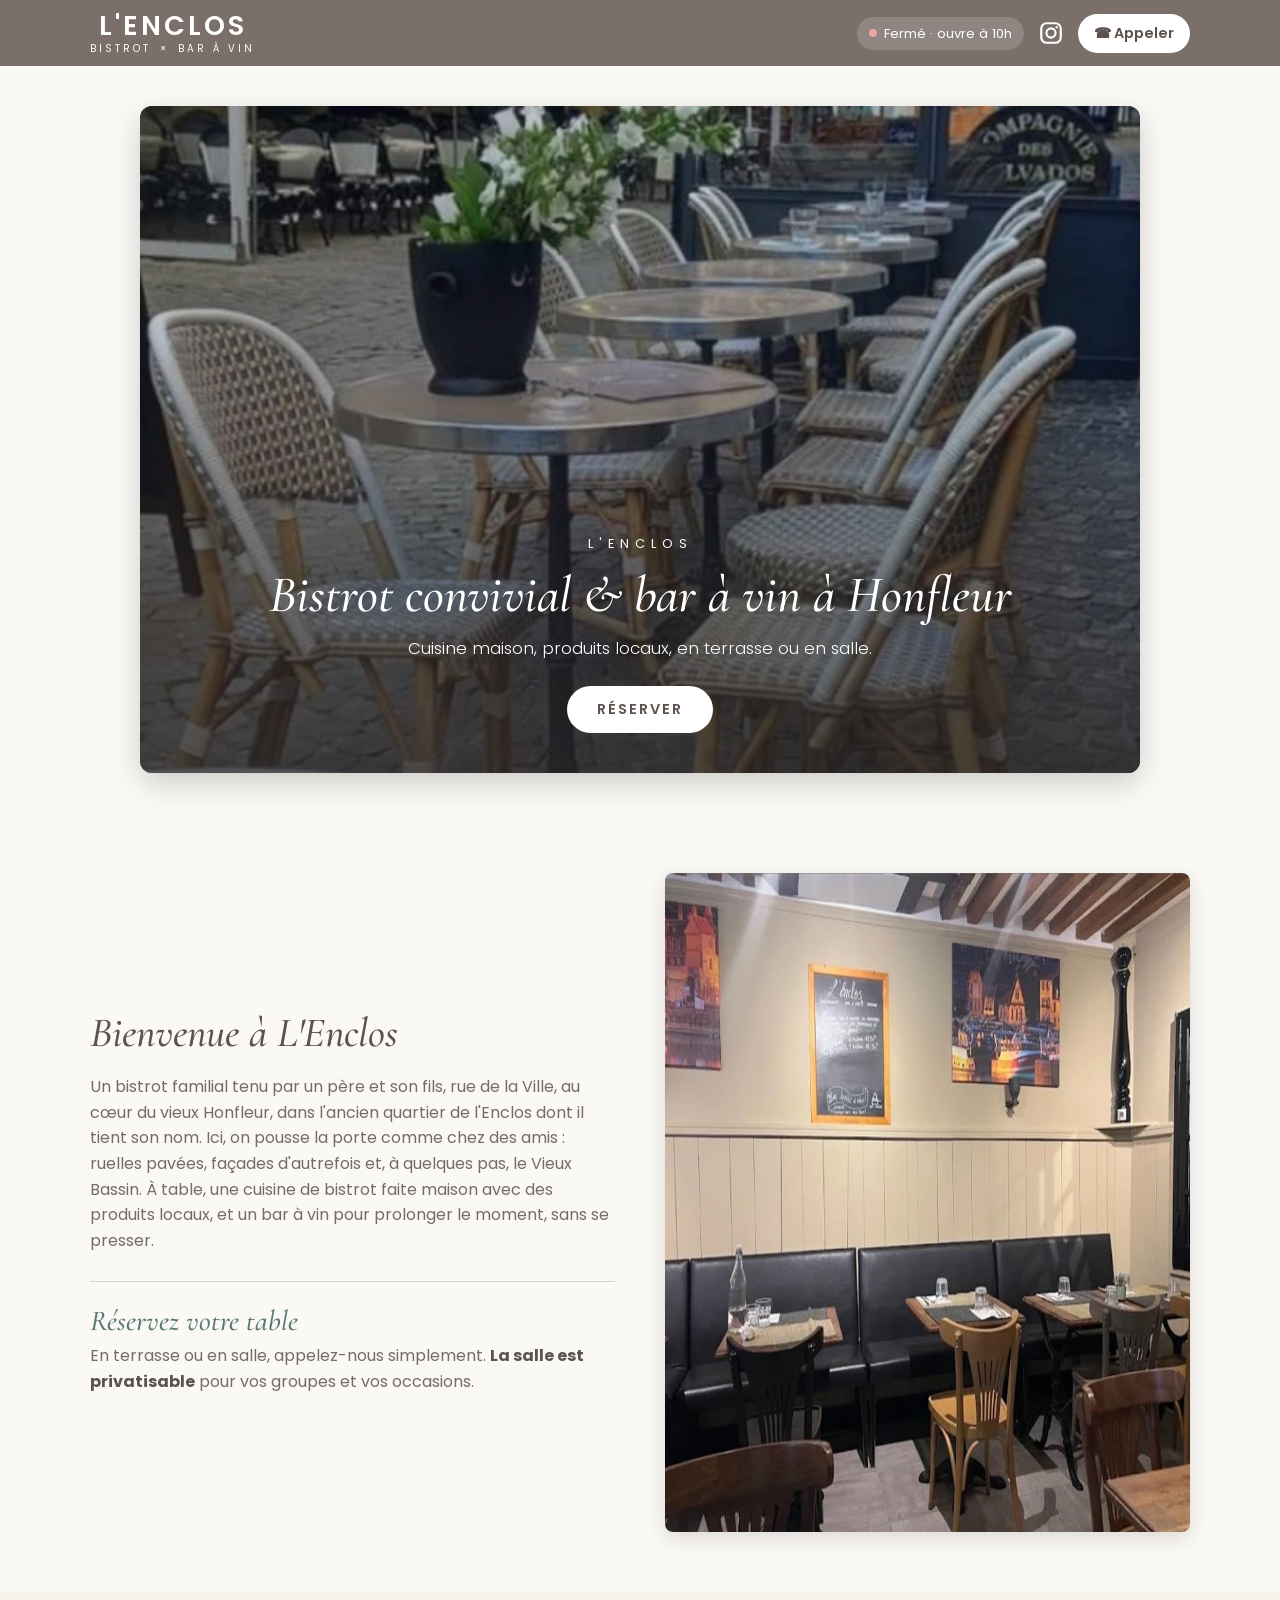
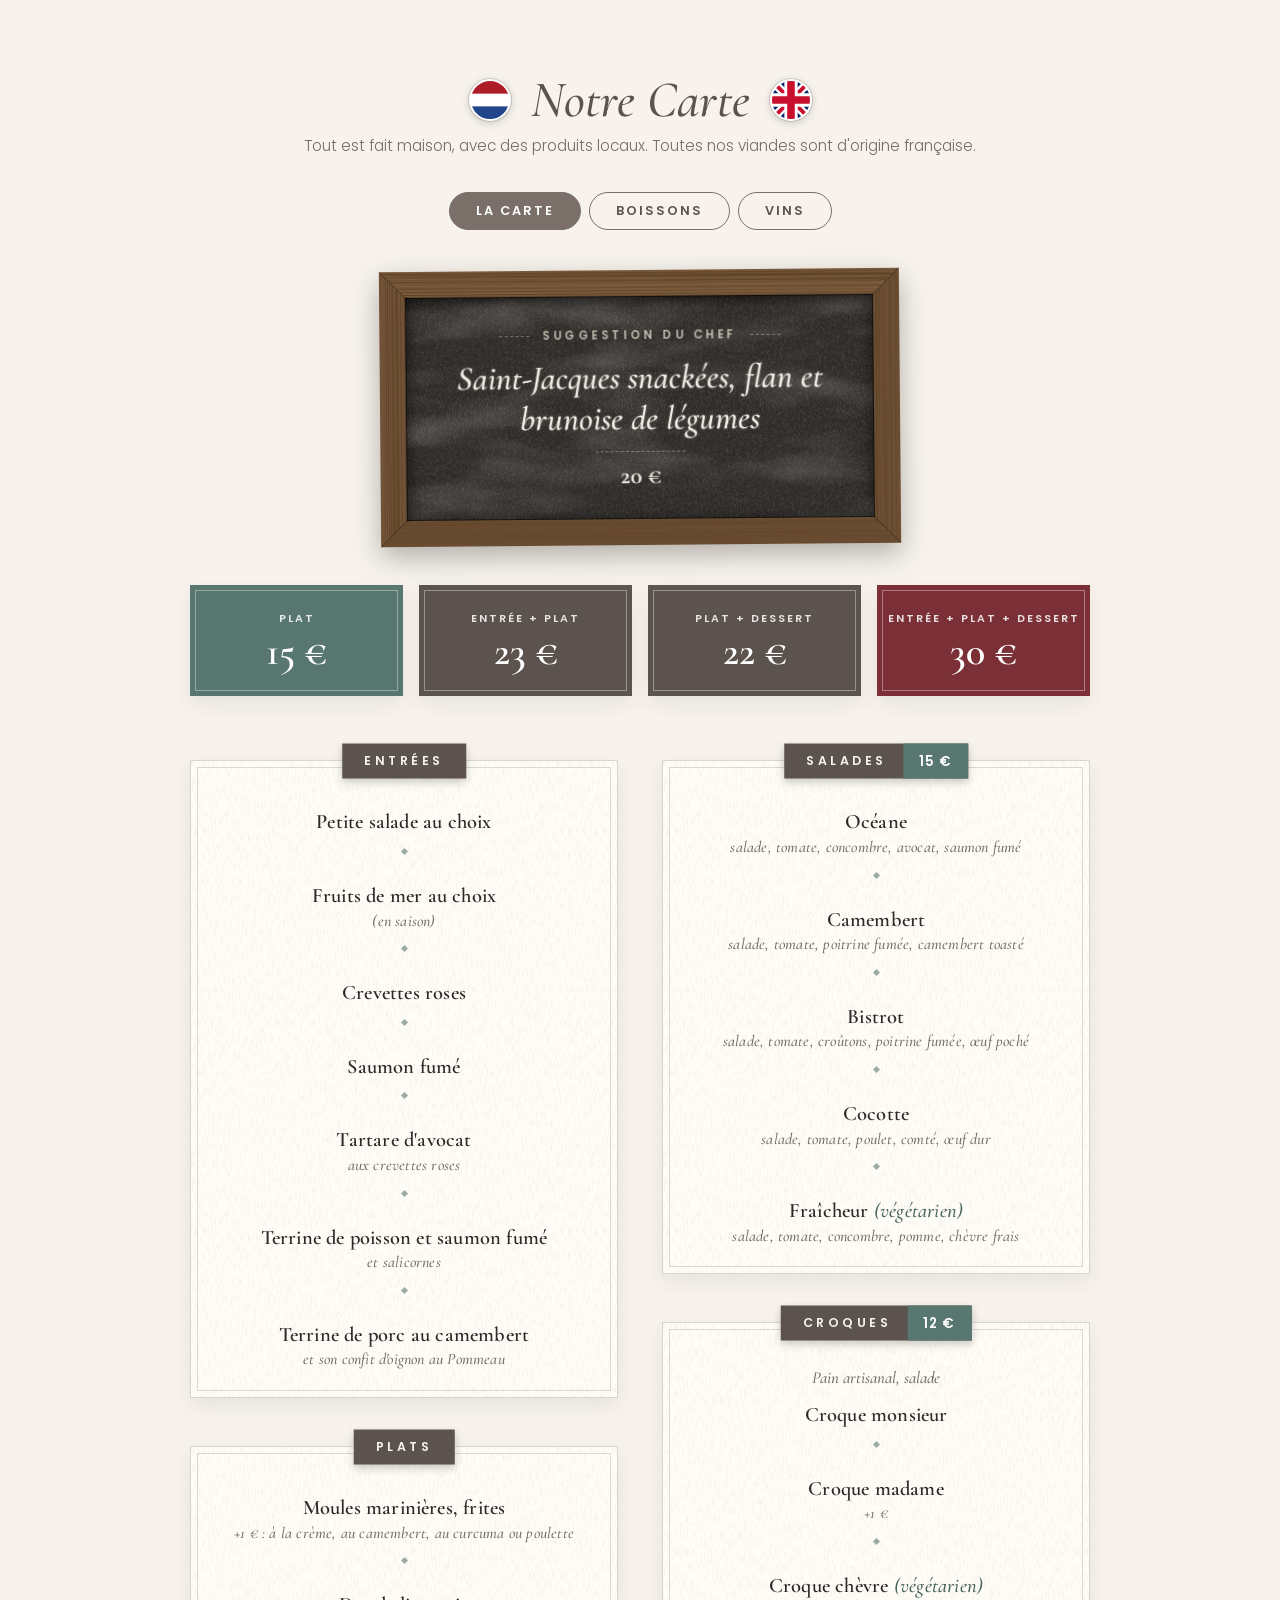
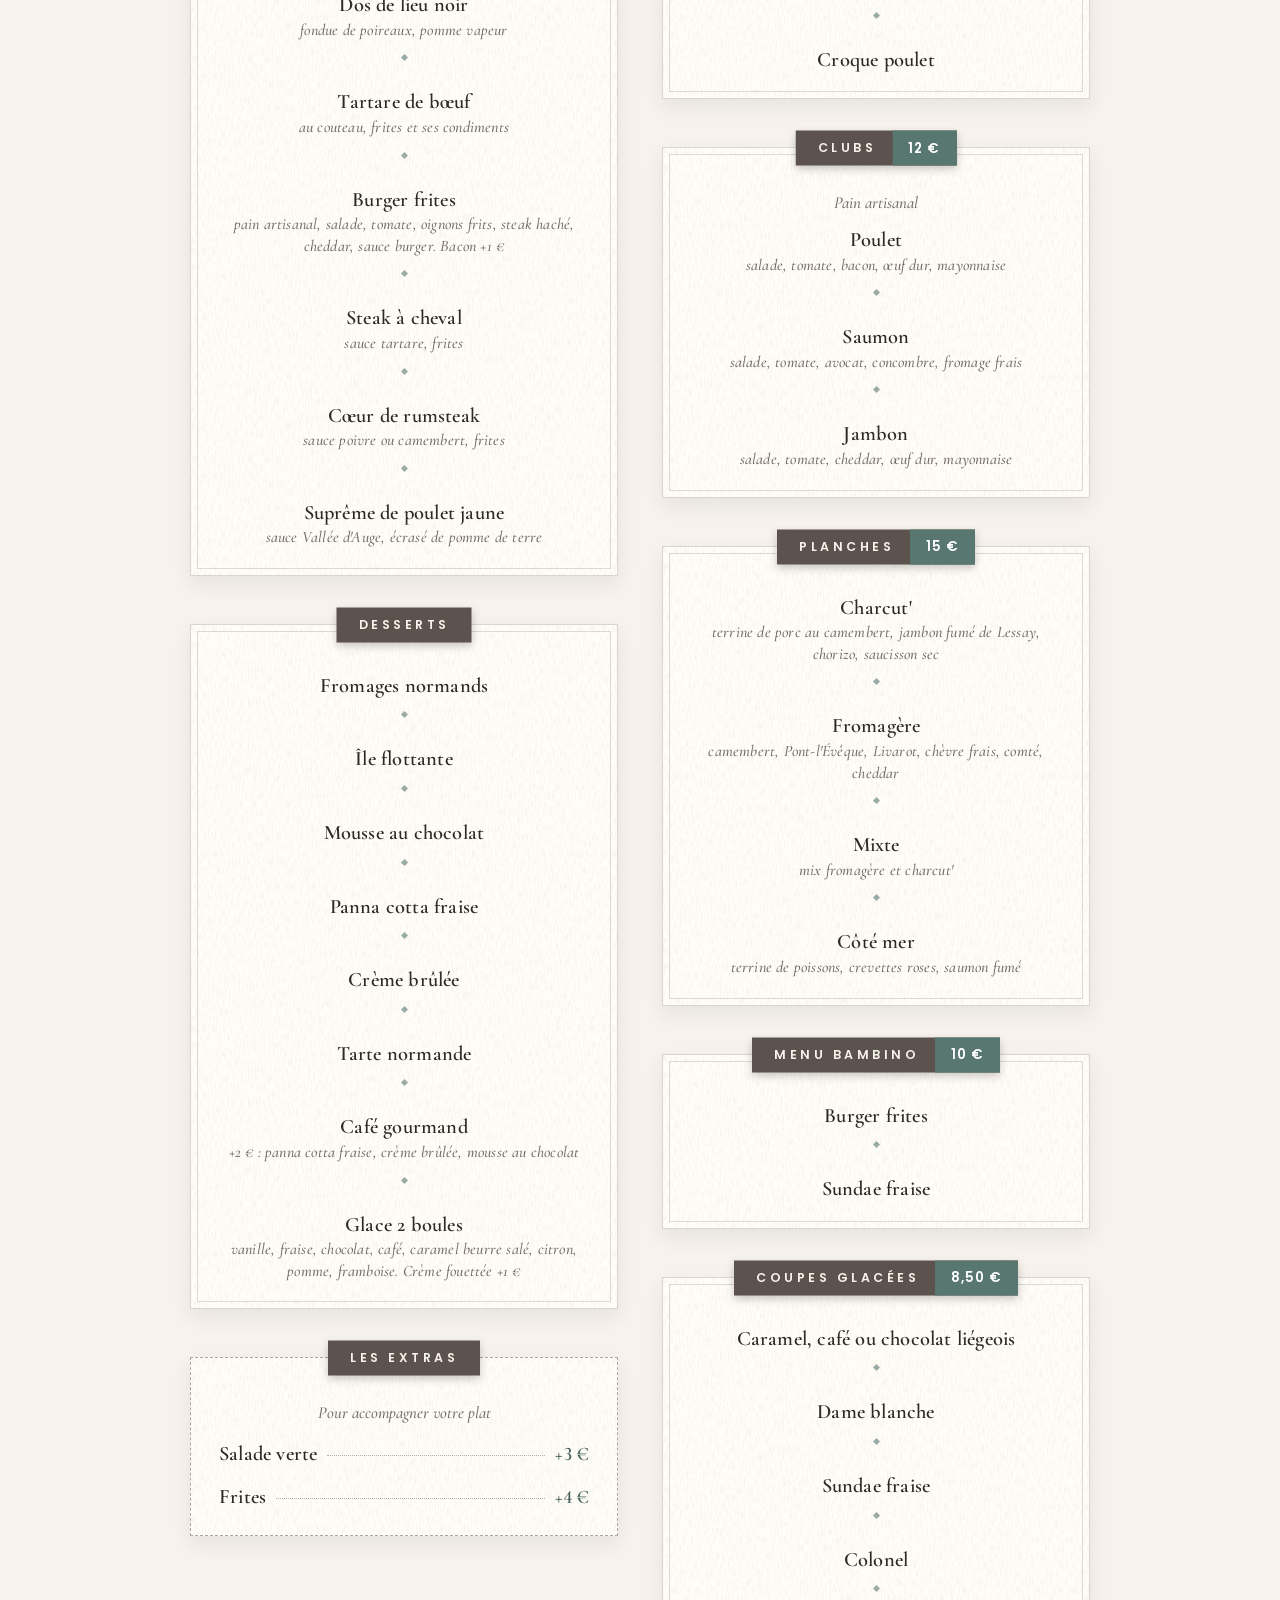
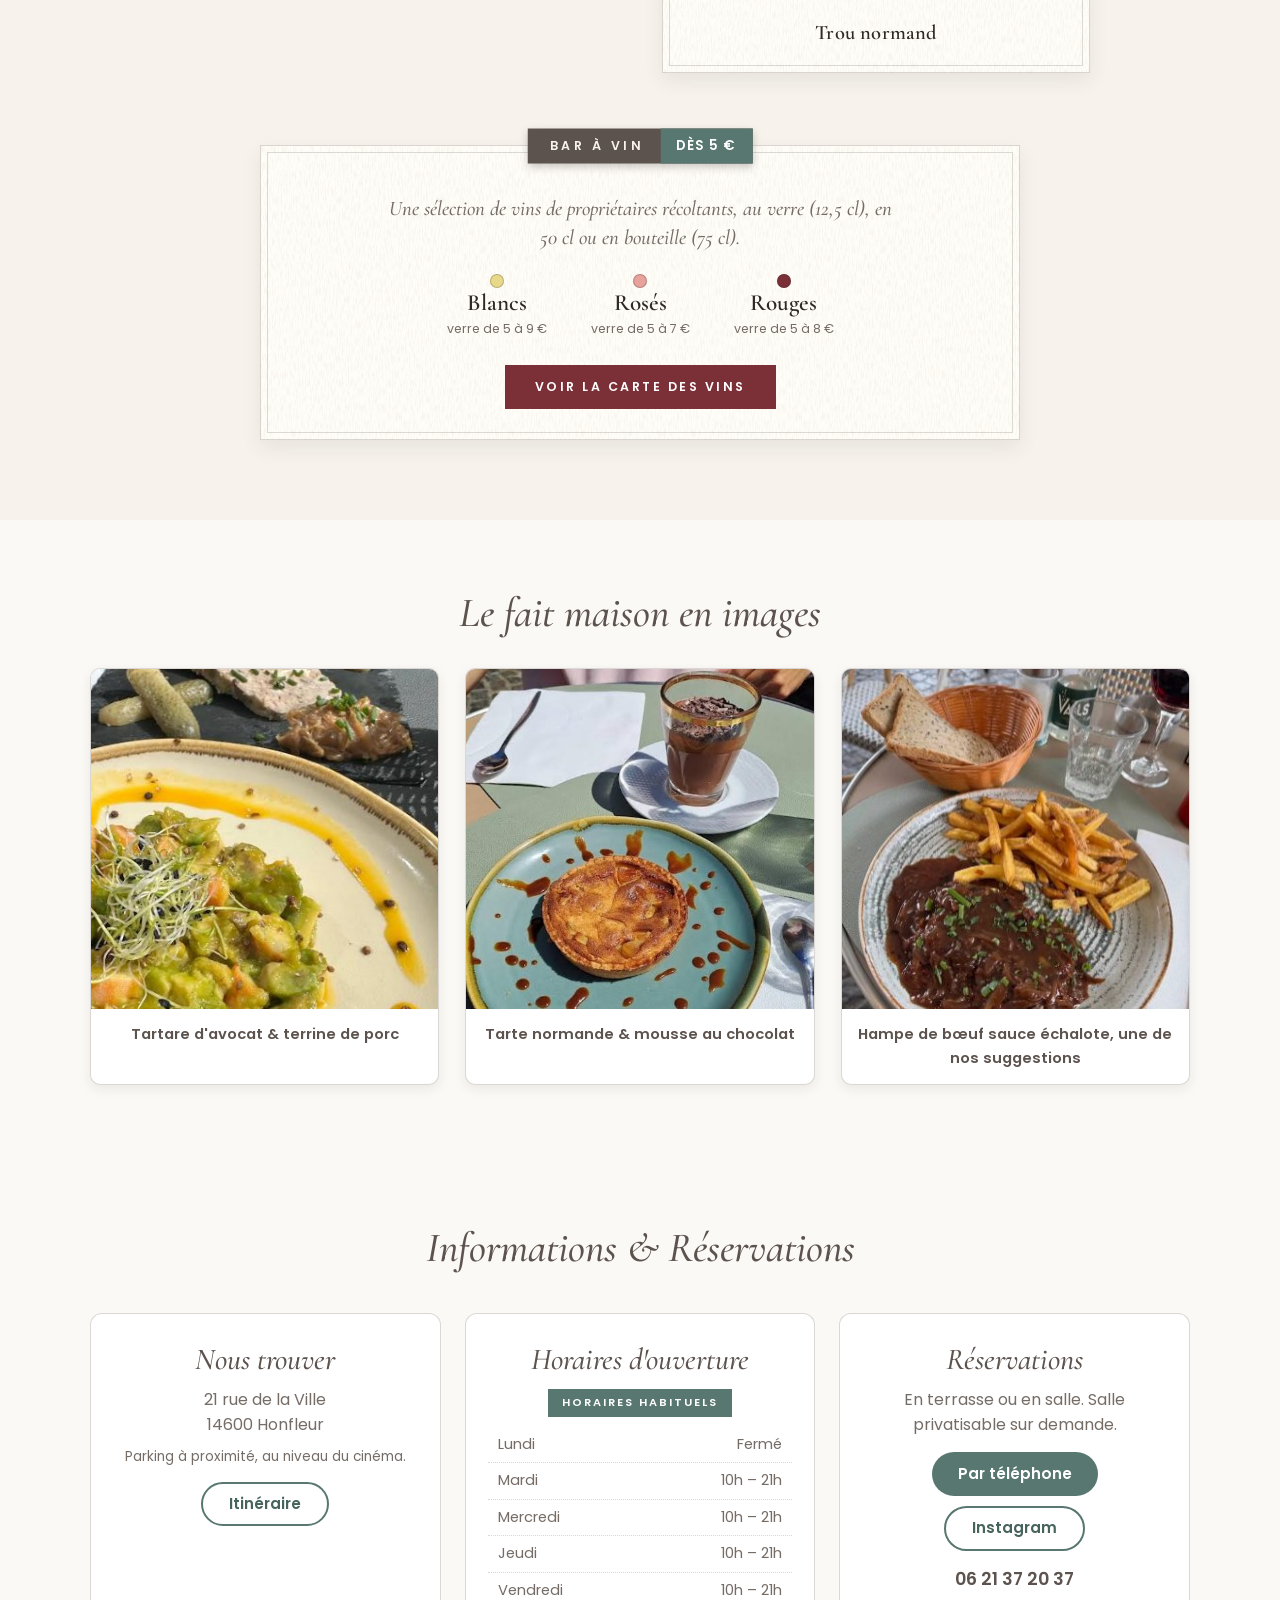
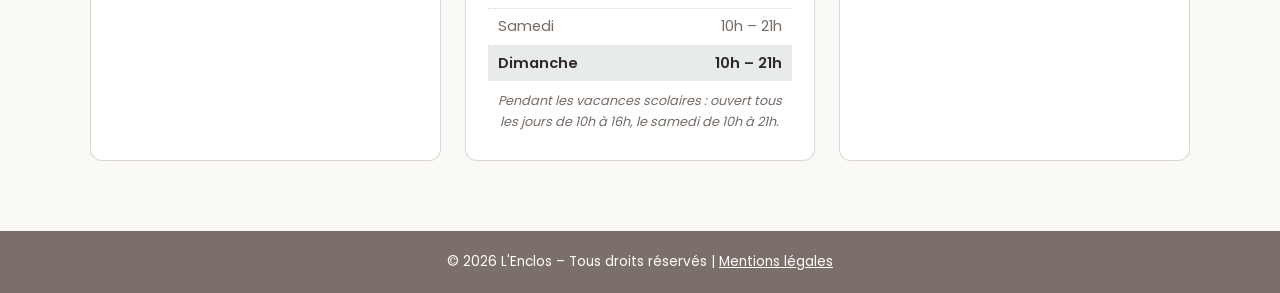
==== index.html @ 4ed93364 "Horaires dynamiques : régime des vacances scolaires (zone B) et horaires habituels - badge Ouvert/Fe" ====
<!DOCTYPE html>
<html lang="fr">
<head>
    <meta charset="UTF-8">
    <meta name="viewport" content="width=device-width, initial-scale=1.0">
    <title>L'Enclos | Bistrot & bar à vin à Honfleur, cuisine maison</title>
    <meta name="description" content="L'Enclos, bistrot familial et bar à vin au cœur du vieux Honfleur, 21 rue de la Ville. Cuisine maison, produits locaux, terrasse. Horaires adaptés pendant les vacances scolaires.">
    <link rel="canonical" href="https://lenclos-honfleur.fr/">
    <link rel="alternate" hreflang="fr" href="https://lenclos-honfleur.fr/">
    <link rel="alternate" hreflang="en" href="https://lenclos-honfleur.fr/en/">
    <link rel="alternate" hreflang="nl" href="https://lenclos-honfleur.fr/nl/">
    <link rel="alternate" hreflang="x-default" href="https://lenclos-honfleur.fr/">
    <meta name="theme-color" content="#7a6f69">
    <meta name="format-detection" content="telephone=yes">

    <!-- Icônes -->
    <link rel="icon" href="favicon.ico" sizes="32x32">
    <link rel="icon" type="image/png" sizes="32x32" href="favicon-32.png">
    <link rel="apple-touch-icon" href="apple-touch-icon.png">
    <link rel="manifest" href="site.webmanifest">

    <!-- Chargement plus rapide : première photo et polices du titre -->
    <link rel="preload" as="image" href="images/terrasse.webp" type="image/webp">
    <link rel="preload" as="font" type="font/woff2" href="fonts/poppins-400.woff2" crossorigin>
    <link rel="preload" as="font" type="font/woff2" href="fonts/cormorantgaramond-500-italic.woff2" crossorigin>

    <!-- Aperçu lors du partage (WhatsApp, Facebook, iMessage...) -->
    <meta property="og:type" content="restaurant">
    <meta property="og:locale" content="fr_FR">
    <meta property="og:locale:alternate" content="en_GB">
    <meta property="og:locale:alternate" content="nl_NL">
    <meta property="og:site_name" content="L'Enclos">
    <meta property="og:title" content="L'Enclos | Bistrot & bar à vin à Honfleur">
    <meta property="og:description" content="Bistrot familial et bar à vin au cœur du vieux Honfleur. Cuisine maison, produits locaux, terrasse et salle.">
    <meta property="og:url" content="https://lenclos-honfleur.fr/">
    <meta property="og:image" content="https://lenclos-honfleur.fr/apercu-partage.jpg">
    <meta property="og:image:width" content="1200">
    <meta property="og:image:height" content="630">
    <meta property="og:image:alt" content="L'Enclos, bistrot et bar à vin à Honfleur">
    <meta name="twitter:card" content="summary_large_image">
    <meta name="twitter:title" content="L'Enclos | Bistrot & bar à vin à Honfleur">
    <meta name="twitter:description" content="Bistrot familial et bar à vin au cœur du vieux Honfleur. Cuisine maison, produits locaux.">
    <meta name="twitter:image" content="https://lenclos-honfleur.fr/apercu-partage.jpg">

    <!-- Données structurées pour Google (restaurant, adresse, horaires, carte) -->
    <script type="application/ld+json">
    {
        "@context": "https://schema.org",
        "@type": ["Restaurant", "BarOrPub"],
        "@id": "https://lenclos-honfleur.fr/#restaurant",
        "name": "L'Enclos",
        "alternateName": "L'Enclos Bistrot & Bar à vin",
        "description": "Bistrot familial et bar à vin dans le vieux Honfleur, tenu par un père et son fils. Cuisine maison à partir de produits locaux, terrasse et salle privatisable.",
        "url": "https://lenclos-honfleur.fr/",
        "telephone": "+33621372037",
        "image": [
            "https://lenclos-honfleur.fr/images/terrasse.webp",
            "https://lenclos-honfleur.fr/images/facade.webp",
            "https://lenclos-honfleur.fr/images/salle.webp"
        ],
        "logo": "https://lenclos-honfleur.fr/icon-512.png",
        "address": {
            "@type": "PostalAddress",
            "streetAddress": "21 rue de la Ville",
            "postalCode": "14600",
            "addressLocality": "Honfleur",
            "addressRegion": "Normandie",
            "addressCountry": "FR"
        },
        "hasMap": "https://www.google.com/maps/search/?api=1&query=L%27Enclos%2C+21+rue+de+la+Ville%2C+14600+Honfleur",
        "servesCuisine": ["Française", "Normande", "Bistrot"],
        "priceRange": "€€",
        "currenciesAccepted": "EUR",
        "acceptsReservations": "True",
        "hasMenu": "https://lenclos-honfleur.fr/#carte",
        "openingHoursSpecification": [{
            "@type": "OpeningHoursSpecification",
            "dayOfWeek": ["Tuesday", "Wednesday", "Thursday", "Friday", "Saturday", "Sunday"],
            "opens": "10:00",
            "closes": "21:00"
        }],
        "amenityFeature": [
            { "@type": "LocationFeatureSpecification", "name": "Terrasse", "value": true },
            { "@type": "LocationFeatureSpecification", "name": "Salle privatisable", "value": true },
            { "@type": "LocationFeatureSpecification", "name": "Menu enfant", "value": true },
            { "@type": "LocationFeatureSpecification", "name": "Option végétarienne", "value": true }
        ],
        "sameAs": ["https://www.instagram.com/lenclos.honfleur"]
    }
    </script>    <link rel="stylesheet" href="style.css?v=1">
</head>
<body>

    <!-- HEADER / BANDEAU HAUT -->
    <header class="site-header">
        <div class="container header-container">
            <a href="#" class="logo" aria-label="L'Enclos, bistrot et bar à vin">
                <span class="logo-name">L'Enclos</span>
                <span class="logo-sub"><span data-en="Bistro" data-nl="Bistro">Bistrot</span> <span class="logo-x">&times;</span> <span data-en="Wine bar" data-nl="Wijnbar">Bar à vin</span></span>
            </a>
            <div class="header-info">
                <div class="badge-horaire">
                    <span class="dot" id="horaire-dot"></span> <span id="horaire-du-jour">...</span>
                </div>
                <div class="social-links">
                    <a href="https://www.instagram.com/lenclos.honfleur" class="social-link" aria-label="Instagram de L'Enclos" target="_blank" rel="noopener">
                        <svg viewBox="0 0 24 24" fill="none" stroke="currentColor" stroke-width="2" aria-hidden="true"><rect x="3" y="3" width="18" height="18" rx="5"/><circle cx="12" cy="12" r="4.2"/><circle cx="17.3" cy="6.7" r="1.1" fill="currentColor" stroke="none"/></svg>
                    </a>
                </div>
                <a href="tel:0621372037" class="btn-appel"><span aria-hidden="true">&#9742;</span> <span data-en="Call" data-nl="Bel">Appeler</span></a>
            </div>
        </div>
    </header>

    <!-- SECTION HERO (ACCUEIL) -->
    <section class="hero">
        <div class="hero-image-wrap">
            <div class="hero-slides" aria-hidden="false">
                <img src="images/terrasse.webp" alt="La terrasse de L'Enclos à Honfleur" class="hero-img hero-img-terrasse" fetchpriority="high" decoding="async">
                <img src="images/facade.webp" alt="La façade de L'Enclos, bistrot et bar à vin, rue de la Ville à Honfleur" class="hero-img hero-img-facade" decoding="async">
            </div>
            <div class="hero-overlay"></div>
            <div class="hero-content">
                <p class="hero-kicker">L'Enclos</p>
                <h1 data-en="A warm bistro &amp; wine bar in Honfleur" data-nl="Een gezellige bistro &amp; wijnbar in Honfleur">Bistrot convivial &amp; bar à vin à Honfleur</h1>
                <p class="hero-text" data-en="Homemade cooking, local produce, on the terrace or in the dining room." data-nl="Huisgemaakte keuken, lokale producten, op het terras of in de zaal.">Cuisine maison, produits locaux, en terrasse ou en salle.</p>
                <a href="#contact" class="btn-primary" data-en="Book a table" data-nl="Reserveren">Réserver</a>
            </div>
        </div>
    </section>

    <!-- SECTION PRÉSENTATION & INTÉRIEUR -->
    <section class="about container">
        <div class="about-grid">
            <div class="about-text">
                <h2 data-en="Welcome to L'Enclos" data-nl="Welkom bij L'Enclos">Bienvenue à L'Enclos</h2>
                <p data-en="A family bistro run by a father and his son, on rue de la Ville in the heart of old Honfleur, in the former Enclos district that gave it its name. Here, you push open the door as if visiting friends: cobbled lanes, old-world fa&ccedil;ades and, a few steps away, the Vieux Bassin. At the table, homemade bistro cooking made with local produce, and a wine bar to make the moment last, without rushing." data-nl="Een familiebistro, gerund door een vader en zijn zoon, in de Rue de la Ville, in het hart van het oude Honfleur, in de voormalige wijk L'Enclos waaraan het zijn naam dankt. Hier duwt u de deur open alsof u bij vrienden op bezoek gaat: straatjes met kasseien, gevels van weleer en, op een steenworp afstand, het Vieux Bassin. Aan tafel: huisgemaakte bistrokeuken met lokale producten en een wijnbar om het moment te rekken, zonder haast.">Un bistrot familial tenu par un père et son fils, rue de la Ville, au cœur du vieux Honfleur, dans l'ancien quartier de l'Enclos dont il tient son nom. Ici, on pousse la porte comme chez des amis&nbsp;: ruelles pavées, façades d'autrefois et, à quelques pas, le Vieux Bassin. À table, une cuisine de bistrot faite maison avec des produits locaux, et un bar à vin pour prolonger le moment, sans se presser.</p>

                <div class="etage-notice">
                    <h3 data-en="Book your table" data-nl="Reserveer uw tafel">Réservez votre table</h3>
                    <p data-en="Terrace or dining room, just give us a call. <strong>The dining room can be privatised</strong> for your groups and occasions." data-nl="Terras of zaal, bel ons gerust. <strong>De zaal kan worden afgehuurd</strong> voor uw groepen en gelegenheden.">En terrasse ou en salle, appelez-nous simplement. <strong>La salle est privatisable</strong> pour vos groupes et vos occasions.</p>
                </div>
            </div>
            <div class="about-image">
                <img src="images/salle.webp" alt="La salle intérieure de L'Enclos, bistrot à Honfleur" width="773" height="659" loading="lazy" decoding="async">
            </div>
        </div>
    </section>

    <!-- SECTION CARTE -->
    <section id="carte" class="carte-section">
        <div class="carte-container">
            <div class="carte-header">
                <div class="carte-header-top">
                    <a class="lang-flag lang-flag-nl" href="nl/#carte" hreflang="nl" lang="nl" aria-label="Bekijk de kaart in het Nederlands" title="Bekijk in het Nederlands"></a>
                    <h2 data-en="Our Menu" data-nl="Onze Kaart">Notre Carte</h2>
                    <a class="lang-flag lang-flag-en" href="en/#carte" hreflang="en" lang="en" aria-label="View the menu in English" title="View in English"></a>
                </div>
                <p class="sous-titre" data-en="Homemade, with local produce. All our meats are of French origin." data-nl="Huisgemaakt, met lokale producten. Al ons vlees is van Franse oorsprong.">Tout est fait maison, avec des produits locaux. Toutes nos viandes sont d'origine française.</p>
            </div>

            <!-- ONGLETS -->
            <div class="carte-tabs" role="tablist">
                <button class="carte-tab active" type="button" role="tab" aria-selected="true" data-tab="panel-carte" data-en="Food" data-nl="Eten">La carte</button>
                <button class="carte-tab" type="button" role="tab" aria-selected="false" data-tab="panel-boissons" data-en="Drinks" data-nl="Dranken">Boissons</button>
                <button class="carte-tab" type="button" role="tab" aria-selected="false" data-tab="panel-vins" data-en="Wines" data-nl="Wijnen">Vins</button>
            </div>

            <!-- ===================== PANNEAU : LA CARTE ===================== -->
            <div class="carte-panel" id="panel-carte" role="tabpanel">

                <!-- SUGGESTION DU CHEF : à modifier ici (texte et prix) -->
                <div class="suggestion-card">
                    <p class="suggestion-label" data-en="Chef's suggestion" data-nl="Suggestie van de chef">Suggestion du chef</p>
                    <p class="suggestion-dish" data-en="Seared scallops, savoury flan and diced vegetables" data-nl="Gebakken sint-jakobsschelpen, hartige flan en groentebrunoise">Saint-Jacques snackées, flan et brunoise de légumes</p>
                    <p class="suggestion-price">20&nbsp;€</p>
                </div>

                <!-- FORMULES -->
                <div class="formules">
                    <div class="formule"><span class="formule-name" data-en="Main course" data-nl="Hoofdgerecht">Plat</span><span class="formule-price">15&nbsp;€</span></div>
                    <div class="formule"><span class="formule-name" data-en="Starter + main" data-nl="Voorgerecht + hoofdgerecht">Entrée + plat</span><span class="formule-price">23&nbsp;€</span></div>
                    <div class="formule"><span class="formule-name" data-en="Main + dessert" data-nl="Hoofdgerecht + dessert">Plat + dessert</span><span class="formule-price">22&nbsp;€</span></div>
                    <div class="formule formule-big"><span class="formule-name" data-en="Starter + main + dessert" data-nl="Voor + hoofd + dessert">Entrée + plat + dessert</span><span class="formule-price">30&nbsp;€</span></div>
                </div>

                <div class="menu-grid">

                    <!-- ENTRÉES -->
                    <div class="menu-category">
                        <h3 data-en="Starters" data-nl="Voorgerechten">Entrées</h3>
                        <ul class="menu-list menu-list-plain">
                            <li><span class="dish-name" data-en="Small salad of your choice" data-nl="Klein slaatje naar keuze">Petite salade au choix</span></li>
                            <li><span class="dish-name" data-en="Seafood of your choice <small>(in season)</small>" data-nl="Zeevruchten naar keuze <small>(in het seizoen)</small>">Fruits de mer au choix <small>(en saison)</small></span></li>
                            <li><span class="dish-name" data-en="Pink shrimp" data-nl="Roze garnalen">Crevettes roses</span></li>
                            <li><span class="dish-name" data-en="Smoked salmon" data-nl="Gerookte zalm">Saumon fumé</span></li>
                            <li><span class="dish-name" data-en="Avocado tartare <small>with pink shrimp</small>" data-nl="Avocadotartaar <small>met roze garnalen</small>">Tartare d'avocat <small>aux crevettes roses</small></span></li>
                            <li><span class="dish-name" data-en="Fish terrine and smoked salmon <small>with samphire</small>" data-nl="Visterrine en gerookte zalm <small>met zeekraal</small>">Terrine de poisson et saumon fumé <small>et salicornes</small></span></li>
                            <li><span class="dish-name" data-en="Pork and camembert terrine <small>with onion confit and Pommeau</small>" data-nl="Varkens- en camembertterrine <small>met uiconfit en Pommeau</small>">Terrine de porc au camembert <small>et son confit d'oignon au Pommeau</small></span></li>
                        </ul>
                    </div>

                    <!-- PLATS -->
                    <div class="menu-category">
                        <h3 data-en="Main courses" data-nl="Hoofdgerechten">Plats</h3>
                        <ul class="menu-list menu-list-plain">
                            <li><span class="dish-name" data-en="Mussels marinière, fries <small>+&euro;1: with cream, camembert, turmeric or poulette</small>" data-nl="Mosselen marinière, friet <small>+&euro;1: met room, camembert, kurkuma of poulette</small>">Moules marinières, frites <small>+1&nbsp;€&nbsp;: à la crème, au camembert, au curcuma ou poulette</small></span></li>
                            <li><span class="dish-name" data-en="Pollock loin <small>leek fondue, steamed potato</small>" data-nl="Koolvisfilet <small>preifondue, gestoomde aardappel</small>">Dos de lieu noir <small>fondue de poireaux, pomme vapeur</small></span></li>
                            <li><span class="dish-name" data-en="Beef tartare <small>hand-cut, fries and condiments</small>" data-nl="Rundertartaar <small>met mes gesneden, friet en bijgerechten</small>">Tartare de bœuf <small>au couteau, frites et ses condiments</small></span></li>
                            <li><span class="dish-name" data-en="Burger and fries <small>artisan bun, lettuce, tomato, fried onions, beef patty, cheddar, burger sauce. Bacon +&euro;1</small>" data-nl="Burger met friet <small>ambachtelijk brood, sla, tomaat, gebakken uien, rundvlees, cheddar, burgersaus. Bacon +&euro;1</small>">Burger frites <small>pain artisanal, salade, tomate, oignons frits, steak haché, cheddar, sauce burger. Bacon +1&nbsp;€</small></span></li>
                            <li><span class="dish-name" data-en="Steak &ldquo;&agrave; cheval&rdquo; <small>tartar sauce, fries</small>" data-nl="Steak &ldquo;&agrave; cheval&rdquo; <small>tartaarsaus, friet</small>">Steak à cheval <small>sauce tartare, frites</small></span></li>
                            <li><span class="dish-name" data-en="Rump steak <small>pepper or camembert sauce, fries</small>" data-nl="Rumpsteak <small>peper- of camembertsaus, friet</small>">Cœur de rumsteak <small>sauce poivre ou camembert, frites</small></span></li>
                            <li><span class="dish-name" data-en="Chicken supreme <small>Vallée d'Auge sauce, crushed potatoes</small>" data-nl="Kippenborst <small>Vallée d'Auge-saus, aardappelpuree</small>">Suprême de poulet jaune <small>sauce Vallée d'Auge, écrasé de pomme de terre</small></span></li>
                        </ul>
                    </div>

                    <!-- DESSERTS -->
                    <div class="menu-category">
                        <h3 data-en="Desserts" data-nl="Desserts">Desserts</h3>
                        <ul class="menu-list menu-list-plain">
                            <li><span class="dish-name" data-en="Norman cheeses" data-nl="Normandische kazen">Fromages normands</span></li>
                            <li><span class="dish-name" data-en="Floating island" data-nl="Île flottante">Île flottante</span></li>
                            <li><span class="dish-name" data-en="Chocolate mousse" data-nl="Chocolademousse">Mousse au chocolat</span></li>
                            <li><span class="dish-name" data-en="Strawberry panna cotta" data-nl="Panna cotta met aardbei">Panna cotta fraise</span></li>
                            <li><span class="dish-name" data-en="Crème brûlée" data-nl="Crème brûlée">Crème brûlée</span></li>
                            <li><span class="dish-name" data-en="Norman tart" data-nl="Normandische taart">Tarte normande</span></li>
                            <li><span class="dish-name" data-en="Gourmet coffee <small>+&euro;2: strawberry panna cotta, crème brûlée, chocolate mousse</small>" data-nl="Café gourmand <small>+&euro;2: panna cotta met aardbei, crème brûlée, chocolademousse</small>">Café gourmand <small>+2&nbsp;€&nbsp;: panna cotta fraise, crème brûlée, mousse au chocolat</small></span></li>
                            <li><span class="dish-name" data-en="Ice cream, 2 scoops <small>vanilla, strawberry, chocolate, coffee, salted butter caramel, lemon, apple, raspberry. Whipped cream +&euro;1</small>" data-nl="IJs, 2 bollen <small>vanille, aardbei, chocolade, koffie, karamel met gezouten boter, citroen, appel, framboos. Slagroom +&euro;1</small>">Glace 2 boules <small>vanille, fraise, chocolat, café, caramel beurre salé, citron, pomme, framboise. Crème fouettée +1&nbsp;€</small></span></li>
                        </ul>
                    </div>

                    <!-- LES EXTRAS (suppléments) -->
                    <div class="menu-category extras-tag">
                        <h3 data-en="Extras" data-nl="Extra's">Les extras</h3>
                        <p class="cat-note" data-en="To go with your dish" data-nl="Bij uw gerecht">Pour accompagner votre plat</p>
                        <ul class="menu-list">
                            <li><span class="dish-name" data-en="Green salad" data-nl="Groene salade">Salade verte</span><span class="leader"></span><span class="dish-price">+3&nbsp;€</span></li>
                            <li><span class="dish-name" data-en="Fries" data-nl="Friet">Frites</span><span class="leader"></span><span class="dish-price">+4&nbsp;€</span></li>
                        </ul>
                    </div>

                    <!-- SALADES -->
                    <div class="menu-category col-break">
                        <h3><span data-en="Salads" data-nl="Salades">Salades</span> <span class="cat-price">15&nbsp;€</span></h3>
                        <ul class="menu-list menu-list-plain">
                            <li><span class="dish-name" data-en="Océane <small>lettuce, tomato, cucumber, avocado, smoked salmon</small>" data-nl="Océane <small>sla, tomaat, komkommer, avocado, gerookte zalm</small>">Océane <small>salade, tomate, concombre, avocat, saumon fumé</small></span></li>
                            <li><span class="dish-name" data-en="Camembert <small>lettuce, tomato, smoked bacon, toasted camembert</small>" data-nl="Camembert <small>sla, tomaat, gerookt spek, geroosterde camembert</small>">Camembert <small>salade, tomate, poitrine fumée, camembert toasté</small></span></li>
                            <li><span class="dish-name" data-en="Bistrot <small>lettuce, tomato, croutons, smoked bacon, poached egg</small>" data-nl="Bistrot <small>sla, tomaat, croutons, gerookt spek, gepocheerd ei</small>">Bistrot <small>salade, tomate, croûtons, poitrine fumée, œuf poché</small></span></li>
                            <li><span class="dish-name" data-en="Cocotte <small>lettuce, tomato, chicken, comté, hard-boiled egg</small>" data-nl="Cocotte <small>sla, tomaat, kip, comté, hardgekookt ei</small>">Cocotte <small>salade, tomate, poulet, comté, œuf dur</small></span></li>
                            <li><span class="dish-name" data-en="Fraîcheur <em>(vegetarian)</em> <small>lettuce, tomato, cucumber, apple, fresh goat cheese</small>" data-nl="Fraîcheur <em>(vegetarisch)</em> <small>sla, tomaat, komkommer, appel, verse geitenkaas</small>">Fraîcheur <em>(végétarien)</em> <small>salade, tomate, concombre, pomme, chèvre frais</small></span></li>
                        </ul>
                    </div>

                    <!-- CROQUES -->
                    <div class="menu-category">
                        <h3><span data-en="Croques" data-nl="Croques">Croques</span> <span class="cat-price">12&nbsp;€</span></h3>
                        <p class="cat-note" data-en="Artisan bread, served with salad" data-nl="Ambachtelijk brood, met sla">Pain artisanal, salade</p>
                        <ul class="menu-list menu-list-plain">
                            <li><span class="dish-name">Croque monsieur</span></li>
                            <li><span class="dish-name">Croque madame <small>+1&nbsp;€</small></span></li>
                            <li><span class="dish-name" data-en="Goat cheese croque <em>(vegetarian)</em>" data-nl="Croque met geitenkaas <em>(vegetarisch)</em>">Croque chèvre <em>(végétarien)</em></span></li>
                            <li><span class="dish-name" data-en="Chicken croque" data-nl="Croque met kip">Croque poulet</span></li>
                        </ul>
                    </div>

                    <!-- CLUBS -->
                    <div class="menu-category">
                        <h3><span data-en="Club sandwiches" data-nl="Clubsandwiches">Clubs</span> <span class="cat-price">12&nbsp;€</span></h3>
                        <p class="cat-note" data-en="Artisan bread" data-nl="Ambachtelijk brood">Pain artisanal</p>
                        <ul class="menu-list menu-list-plain">
                            <li><span class="dish-name" data-en="Chicken <small>lettuce, tomato, bacon, hard-boiled egg, mayonnaise</small>" data-nl="Kip <small>sla, tomaat, spek, hardgekookt ei, mayonaise</small>">Poulet <small>salade, tomate, bacon, œuf dur, mayonnaise</small></span></li>
                            <li><span class="dish-name" data-en="Salmon <small>lettuce, tomato, avocado, cucumber, fresh cheese</small>" data-nl="Zalm <small>sla, tomaat, avocado, komkommer, verse kaas</small>">Saumon <small>salade, tomate, avocat, concombre, fromage frais</small></span></li>
                            <li><span class="dish-name" data-en="Ham <small>lettuce, tomato, cheddar, hard-boiled egg, mayonnaise</small>" data-nl="Ham <small>sla, tomaat, cheddar, hardgekookt ei, mayonaise</small>">Jambon <small>salade, tomate, cheddar, œuf dur, mayonnaise</small></span></li>
                        </ul>
                    </div>

                    <!-- PLANCHES -->
                    <div class="menu-category">
                        <h3><span data-en="Sharing boards" data-nl="Plankjes">Planches</span> <span class="cat-price">15&nbsp;€</span></h3>
                        <ul class="menu-list menu-list-plain">
                            <li><span class="dish-name" data-en="Charcuterie <small>pork and camembert terrine, Lessay smoked ham, chorizo, dry sausage</small>" data-nl="Charcuterie <small>varkens- en camembertterrine, gerookte ham van Lessay, chorizo, droge worst</small>">Charcut' <small>terrine de porc au camembert, jambon fumé de Lessay, chorizo, saucisson sec</small></span></li>
                            <li><span class="dish-name" data-en="Cheese <small>camembert, Pont-l'Évêque, Livarot, fresh goat cheese, comté, cheddar</small>" data-nl="Kaas <small>camembert, Pont-l'Évêque, Livarot, verse geitenkaas, comté, cheddar</small>">Fromagère <small>camembert, Pont-l'Évêque, Livarot, chèvre frais, comté, cheddar</small></span></li>
                            <li><span class="dish-name" data-en="Mixed <small>cheese and charcuterie</small>" data-nl="Gemengd <small>kaas en charcuterie</small>">Mixte <small>mix fromagère et charcut'</small></span></li>
                            <li><span class="dish-name" data-en="Seafood <small>fish terrine, pink shrimp, smoked salmon</small>" data-nl="Zeevruchten <small>visterrine, roze garnalen, gerookte zalm</small>">Côté mer <small>terrine de poissons, crevettes roses, saumon fumé</small></span></li>
                        </ul>
                    </div>

                    <!-- BAMBINO -->
                    <div class="menu-category">
                        <h3><span data-en="Kids menu" data-nl="Kindermenu">Menu Bambino</span> <span class="cat-price">10&nbsp;€</span></h3>
                        <ul class="menu-list menu-list-plain">
                            <li><span class="dish-name" data-en="Burger and fries" data-nl="Burger met friet">Burger frites</span></li>
                            <li><span class="dish-name" data-en="Strawberry sundae" data-nl="Aardbeiencoupe">Sundae fraise</span></li>
                        </ul>
                    </div>

                    <!-- COUPES GLACÉES -->
                    <div class="menu-category">
                        <h3><span data-en="Ice cream sundaes" data-nl="IJscoupes">Coupes glacées</span> <span class="cat-price">8,50&nbsp;€</span></h3>
                        <ul class="menu-list menu-list-plain">
                            <li><span class="dish-name" data-en="Caramel, coffee or chocolate liégeois" data-nl="Liégeois met karamel, koffie of chocolade">Caramel, café ou chocolat liégeois</span></li>
                            <li><span class="dish-name">Dame blanche</span></li>
                            <li><span class="dish-name" data-en="Strawberry sundae" data-nl="Aardbeiencoupe">Sundae fraise</span></li>
                            <li><span class="dish-name">Colonel</span></li>
                            <li><span class="dish-name">Trou normand</span></li>
                        </ul>
                    </div>

                </div>

                <!-- RUBRIQUE VINS : mène à l'onglet « Vins » -->
                <div class="menu-category wine-teaser">
                    <h3><span data-en="Wine bar" data-nl="Wijnbar">Bar à vin</span> <span class="cat-price" data-en="from &euro;5" data-nl="vanaf &euro;5">dès 5&nbsp;€</span></h3>
                    <p class="wine-teaser-text" data-en="A selection of wines from independent winegrowers, by the glass (12.5 cl), 50 cl or by the bottle (75 cl)." data-nl="Een selectie wijnen van onafhankelijke wijnbouwers, per glas (12,5 cl), 50 cl of per fles (75 cl).">Une sélection de vins de propriétaires récoltants, au verre (12,5 cl), en 50 cl ou en bouteille (75 cl).</p>
                    <ul class="wine-kinds">
                        <li><span class="wine-dot wine-dot-blanc"></span><strong data-en="White" data-nl="Wit">Blancs</strong><small data-en="glass &euro;5 to &euro;9" data-nl="glas &euro;5 tot &euro;9">verre de 5 à 9&nbsp;€</small></li>
                        <li><span class="wine-dot wine-dot-rose"></span><strong data-en="Rosé" data-nl="Rosé">Rosés</strong><small data-en="glass &euro;5 to &euro;7" data-nl="glas &euro;5 tot &euro;7">verre de 5 à 7&nbsp;€</small></li>
                        <li><span class="wine-dot wine-dot-rouge"></span><strong data-en="Red" data-nl="Rood">Rouges</strong><small data-en="glass &euro;5 to &euro;8" data-nl="glas &euro;5 tot &euro;8">verre de 5 à 8&nbsp;€</small></li>
                    </ul>
                    <button type="button" class="btn-wine" data-goto-tab="panel-vins" data-en="See the wine list" data-nl="Bekijk de wijnkaart">Voir la carte des vins</button>
                </div>
            </div>

            <!-- ===================== PANNEAU : BOISSONS ===================== -->
            <div class="carte-panel" id="panel-boissons" role="tabpanel" hidden>
                <div class="menu-grid">

                    <div class="menu-category">
                        <h3 data-en="Soft drinks" data-nl="Frisdranken">Boissons fraîches</h3>
                        <ul class="menu-list">
                            <li><span class="dish-name" data-en="Coca-Cola, Coca-Cola Zero <small>33 cl</small>" data-nl="Coca-Cola, Coca-Cola Zero <small>33 cl</small>">Coca-Cola, Coca-Cola zéro <small>33 cl</small></span><span class="dish-price">4,50&nbsp;€</span></li>
                            <li><span class="dish-name">Orangina, Fuze Tea <small>25 cl</small></span><span class="dish-price">4,20&nbsp;€</span></li>
                            <li><span class="dish-name" data-en="Lemonade <small>33 cl</small>" data-nl="Limonade <small>33 cl</small>">Limonade <small>33 cl</small></span><span class="dish-price">4,50&nbsp;€</span></li>
                            <li><span class="dish-name">Diabolo <small>33 cl</small></span><span class="dish-price">4,50&nbsp;€</span></li>
                            <li><span class="dish-name" data-en="Schweppes tonic or citrus <small>25 cl</small>" data-nl="Schweppes tonic of citrus <small>25 cl</small>">Schweppes tonic ou agrumes <small>25 cl</small></span><span class="dish-price">4,50&nbsp;€</span></li>
                            <li><span class="dish-name" data-en="Fruit juice <small>25 cl, multifruit, orange, pineapple, tomato, apple</small>" data-nl="Fruitsap <small>25 cl, multivruchten, sinaasappel, ananas, tomaat, appel</small>">Jus de fruits <small>25 cl, multifruit, orange, ananas, tomate, pomme</small></span><span class="dish-price">4,50&nbsp;€</span></li>
                            <li><span class="dish-name" data-en="Syrup with water <small>25 cl, lemon, strawberry, grenadine, mint</small>" data-nl="Siroop met water <small>25 cl, citroen, aardbei, grenadine, munt</small>">Sirop à l'eau <small>25 cl, citron, fraise, grenadine, menthe</small></span><span class="dish-price">3,00&nbsp;€</span></li>
                            <li><span class="dish-name" data-en="Mineral water <small>still or sparkling, 33 cl / 75 cl</small>" data-nl="Mineraalwater <small>plat of bruisend, 33 cl / 75 cl</small>">Eau minérale <small>gazeuse ou plate, 33 cl / 75 cl</small></span><span class="dish-price">4,00&nbsp;€ / 6,00&nbsp;€</span></li>
                        </ul>
                    </div>

                    <div class="menu-category">
                        <h3 data-en="Hot drinks" data-nl="Warme dranken">Boissons chaudes</h3>
                        <ul class="menu-list">
                            <li><span class="dish-name" data-en="Coffee, decaf <small>Lavazza</small>" data-nl="Koffie, decafé <small>Lavazza</small>">Café, décaféiné <small>Lavazza</small></span><span class="dish-price">2,20&nbsp;€</span></li>
                            <li><span class="dish-name" data-en="Long coffee" data-nl="Lungo">Café allongé</span><span class="dish-price">2,50&nbsp;€</span></li>
                            <li><span class="dish-name" data-en="Espresso macchiato" data-nl="Espresso macchiato">Café noisette</span><span class="dish-price">2,50&nbsp;€</span></li>
                            <li><span class="dish-name" data-en="Double espresso" data-nl="Dubbele espresso">Double café</span><span class="dish-price">4,50&nbsp;€</span></li>
                            <li><span class="dish-name" data-en="Coffee with milk" data-nl="Koffie met melk">Café crème</span><span class="dish-price">4,50&nbsp;€</span></li>
                            <li><span class="dish-name">Cappuccino</span><span class="dish-price">5,00&nbsp;€</span></li>
                            <li><span class="dish-name" data-en="Hot chocolate" data-nl="Warme chocolademelk">Chocolat chaud</span><span class="dish-price">4,50&nbsp;€</span></li>
                            <li><span class="dish-name" data-en="Tea or herbal tea" data-nl="Thee of kruidenthee">Thé ou infusion</span><span class="dish-price">4,50&nbsp;€</span></li>
                            <li><span class="dish-name" data-en="Viennese coffee or chocolate" data-nl="Weense koffie of chocolademelk">Café ou chocolat viennois</span><span class="dish-price">5,50&nbsp;€</span></li>
                        </ul>
                    </div>

                    <div class="menu-category">
                        <h3 data-en="Beers" data-nl="Bieren">Bières</h3>
                        <p class="cat-note" data-en="Draught: 25 cl / 50 cl" data-nl="Van het vat: 25 cl / 50 cl">Pression&nbsp;: 25 cl / 50 cl</p>
                        <ul class="menu-list">
                            <li><span class="dish-name">Heineken</span><span class="dish-price">4,50&nbsp;€ / 8,50&nbsp;€</span></li>
                            <li><span class="dish-name">Affligem</span><span class="dish-price">5,00&nbsp;€ / 9,50&nbsp;€</span></li>
                            <li><span class="dish-name" data-en="Shandy / Monaco" data-nl="Radler / Monaco">Panaché / Monaco</span><span class="dish-price">4,50&nbsp;€ / 8,50&nbsp;€</span></li>
                        </ul>
                        <p class="cat-note" data-en="Bottles: 33 cl" data-nl="Flessen: 33 cl">Bouteilles&nbsp;: 33 cl</p>
                        <ul class="menu-list">
                            <li><span class="dish-name" data-en="Yata <small>blonde, white, amber or triple</small>" data-nl="Yata <small>blond, wit, amber of tripel</small>">Yata <small>blonde, blanche, ambrée ou triple sec</small></span><span class="dish-price">7,50&nbsp;€</span></li>
                            <li><span class="dish-name" data-en="Heineken alcohol-free" data-nl="Heineken alcoholvrij">Heineken sans alcool</span><span class="dish-price">5,50&nbsp;€</span></li>
                        </ul>
                    </div>

                    <div class="menu-category">
                        <h3 data-en="Cider &amp; sparkling" data-nl="Cider &amp; bubbels">Cidre &amp; bulles</h3>
                        <ul class="menu-list">
                            <li><span class="dish-name">Cidre Huet <small>15 cl / 75 cl</small></span><span class="dish-price">4,00&nbsp;€ / 16,00&nbsp;€</span></li>
                            <li><span class="dish-name" data-en="Prosecco DOC <small>Italy, Dissegna, 75 cl</small>" data-nl="Prosecco DOC <small>Italië, Dissegna, 75 cl</small>">Prosecco DOC <small>Italie, Dissegna, 75 cl</small></span><span class="dish-price">29,00&nbsp;€</span></li>
                            <li><span class="dish-name">Champagne Guy Lamoureux <small>Brut, 75 cl</small></span><span class="dish-price">59,00&nbsp;€</span></li>
                        </ul>
                    </div>

                    <div class="menu-category">
                        <h3>Cocktails <span class="cat-price">12&nbsp;€</span></h3>
                        <ul class="menu-list menu-list-plain">
                            <li><span class="dish-name" data-en="Gin Tonic <small>gin, Schweppes, lemon</small>" data-nl="Gin Tonic <small>gin, Schweppes, citroen</small>">Gin Tonic <small>gin, Schweppes, citron jaune</small></span></li>
                            <li><span class="dish-name" data-en="Gin Fizz <small>gin, lemon juice, sparkling water</small>" data-nl="Gin Fizz <small>gin, citroensap, bruisend water</small>">Gin Fizz <small>gin, jus de citron, eau gazeuse</small></span></li>
                            <li><span class="dish-name" data-en="Planter's punch <small>rum, multifruit juice</small>" data-nl="Planteur <small>rum, multivruchtensap</small>">Planteur <small>rhum, multifruit</small></span></li>
                            <li><span class="dish-name" data-en="Mojito <small>rum, fresh mint, lime, cane sugar, sparkling water</small>" data-nl="Mojito <small>rum, verse munt, limoen, rietsuiker, bruisend water</small>">Mojito <small>rhum, menthe fraîche, citron vert, sucre de canne, eau gazeuse</small></span></li>
                            <li><span class="dish-name" data-en="Cuba Libre <small>rum, Coca-Cola, lime</small>" data-nl="Cuba Libre <small>rum, Coca-Cola, limoen</small>">Cuba Libre <small>rhum, Coca-Cola, citron vert</small></span></li>
                            <li><span class="dish-name" data-en="Margarita <small>tequila, Cointreau, lemon juice</small>" data-nl="Margarita <small>tequila, Cointreau, citroensap</small>">Margarita <small>tequila, Cointreau, jus de citron</small></span></li>
                            <li><span class="dish-name" data-en="Tequila Sunrise <small>tequila, orange juice, grenadine</small>" data-nl="Tequila Sunrise <small>tequila, sinaasappelsap, grenadine</small>">Tequila Sunrise <small>tequila, jus d'orange, grenadine</small></span></li>
                            <li><span class="dish-name" data-en="Bloody Mary <small>vodka, tomato juice</small>" data-nl="Bloody Mary <small>wodka, tomatensap</small>">Bloody Mary <small>vodka, jus de tomate</small></span></li>
                            <li><span class="dish-name" data-en="Kamikaze <small>vodka, Cointreau, lemon juice</small>" data-nl="Kamikaze <small>wodka, Cointreau, citroensap</small>">Kamikaze <small>vodka, Cointreau, jus de citron</small></span></li>
                        </ul>
                    </div>

                    <div class="menu-category">
                        <h3 data-en="Aperitifs" data-nl="Aperitieven">Apéritifs</h3>
                        <ul class="menu-list">
                            <li><span class="dish-name" data-en="White wine kir <small>12 cl, blackcurrant, blackberry or peach</small>" data-nl="Kir witte wijn <small>12 cl, zwarte bes, braam of perzik</small>">Kir vin blanc <small>12 cl, crème de cassis, mûre ou pêche</small></span><span class="dish-price">5,00&nbsp;€</span></li>
                            <li><span class="dish-name">Kir Normand <small>12 cl</small></span><span class="dish-price">5,00&nbsp;€</span></li>
                            <li><span class="dish-name">Prosecco <small>12 cl</small></span><span class="dish-price">6,00&nbsp;€</span></li>
                            <li><span class="dish-name">Kir Prosecco <small>12 cl</small></span><span class="dish-price">7,00&nbsp;€</span></li>
                            <li><span class="dish-name" data-en="Glass of champagne <small>12 cl</small>" data-nl="Glas champagne <small>12 cl</small>">Coupe de champagne <small>12 cl</small></span><span class="dish-price">11,00&nbsp;€</span></li>
                            <li><span class="dish-name">Kir Royal <small>12 cl</small></span><span class="dish-price">12,00&nbsp;€</span></li>
                            <li><span class="dish-name">Ricard <small>3 cl</small></span><span class="dish-price">5,00&nbsp;€</span></li>
                            <li><span class="dish-name" data-en="Martini red or white <small>8 cl</small>" data-nl="Martini rood of wit <small>8 cl</small>">Martini rouge ou blanc <small>8 cl</small></span><span class="dish-price">5,00&nbsp;€</span></li>
                            <li><span class="dish-name">Campari <small>8 cl</small></span><span class="dish-price">5,00&nbsp;€</span></li>
                            <li><span class="dish-name" data-en="Red port <small>8 cl</small>" data-nl="Rode port <small>8 cl</small>">Porto rouge <small>8 cl</small></span><span class="dish-price">5,00&nbsp;€</span></li>
                            <li><span class="dish-name">Pommeau <small>8 cl</small></span><span class="dish-price">5,00&nbsp;€</span></li>
                            <li><span class="dish-name">Spritz</span><span class="dish-price">10,00&nbsp;€</span></li>
                            <li><span class="dish-name">Americano <small>12 cl</small></span><span class="dish-price">10,00&nbsp;€</span></li>
                            <li><span class="dish-name">Ti' Punch <small>4 cl</small></span><span class="dish-price">10,00&nbsp;€</span></li>
                            <li><span class="dish-name" data-en="Long Drink <small>spirit + Coca-Cola or orange juice</small>" data-nl="Long Drink <small>sterke drank + Coca-Cola of sinaasappelsap</small>">Long Drink <small>alcool + Coca-Cola ou jus d'orange</small></span><span class="dish-price">10,00&nbsp;€</span></li>
                        </ul>
                    </div>

                    <div class="menu-category menu-category-full">
                        <h3><span data-en="Digestifs" data-nl="Digestieven">Digestifs</span> <span class="cat-price">4 cl</span></h3>
                        <ul class="menu-list">
                            <li><span class="dish-name" data-en="Calvados Huet <small>2 years</small>" data-nl="Calvados Huet <small>2 jaar</small>">Calvados Huet <small>2 ans</small></span><span class="dish-price">6,00&nbsp;€</span></li>
                            <li><span class="dish-name" data-en="Calvados Huet <small>hors d'âge, 12 years</small>" data-nl="Calvados Huet <small>hors d'âge, 12 jaar</small>">Calvados Huet <small>hors d'âge, 12 ans</small></span><span class="dish-price">10,00&nbsp;€</span></li>
                            <li><span class="dish-name">Cognac</span><span class="dish-price">8,00&nbsp;€</span></li>
                            <li><span class="dish-name">Get 27</span><span class="dish-price">8,00&nbsp;€</span></li>
                            <li><span class="dish-name" data-en="Rum" data-nl="Rum">Rhum</span><span class="dish-price">8,00&nbsp;€</span></li>
                            <li><span class="dish-name">Gin</span><span class="dish-price">8,00&nbsp;€</span></li>
                            <li><span class="dish-name" data-en="Vodka" data-nl="Wodka">Vodka</span><span class="dish-price">8,00&nbsp;€</span></li>
                            <li><span class="dish-name">Cointreau</span><span class="dish-price">8,00&nbsp;€</span></li>
                            <li><span class="dish-name">Tequila</span><span class="dish-price">8,00&nbsp;€</span></li>
                            <li><span class="dish-name">Whisky</span><span class="dish-price">8,00&nbsp;€</span></li>
                            <li><span class="dish-name">Chivas</span><span class="dish-price">10,00&nbsp;€</span></li>
                        </ul>
                    </div>

                </div>
            </div>

            <!-- ===================== PANNEAU : VINS ===================== -->
            <div class="carte-panel" id="panel-vins" role="tabpanel" hidden>
                <div class="vins-head">
                    <span></span><span data-en="12.5 cl" data-nl="12,5 cl">12,5 cl</span><span>50 cl</span><span>75 cl</span>
                </div>

                <div class="vins-group">
                    <h3 data-en="White wines" data-nl="Witte wijnen">Vins blancs</h3>
                    <ul class="vins-list">
                        <li><span class="vin-name">Muscadet sur Lie <small>Loire</small></span><span>5&nbsp;€</span><span>15&nbsp;€</span><span>23&nbsp;€</span></li>
                        <li><span class="vin-name">Chardonnay <small data-en="South-East, IGP Gard" data-nl="Zuidoosten, IGP Gard">Sud-Est, IGP Gard</small></span><span>6&nbsp;€</span><span>18&nbsp;€</span><span>27&nbsp;€</span></li>
                        <li><span class="vin-name">Graves <small>Bordeaux, Château Carbon d'Artigues</small></span><span>6&nbsp;€</span><span>18&nbsp;€</span><span>27&nbsp;€</span></li>
                        <li><span class="vin-name">Bourgogne « Les Bruyères » <small>Domaine de la Creuse Noire</small></span><span>7&nbsp;€</span><span>21&nbsp;€</span><span>33&nbsp;€</span></li>
                        <li><span class="vin-name">Coteaux du Layon <small>Loire</small></span><span>8&nbsp;€</span><span>24&nbsp;€</span><span>37&nbsp;€</span></li>
                        <li><span class="vin-name">Pinot Gris <small data-en="Alsace, G. Metz" data-nl="Elzas, G. Metz">Alsace, G. Metz</small></span><span>8&nbsp;€</span><span>24&nbsp;€</span><span>37&nbsp;€</span></li>
                        <li><span class="vin-name">Pouilly Fumé <small>Loire</small></span><span>9&nbsp;€</span><span>27&nbsp;€</span><span>43&nbsp;€</span></li>
                    </ul>
                </div>

                <div class="vins-group">
                    <h3 data-en="Rosé wines" data-nl="Rosé wijnen">Vins rosés</h3>
                    <ul class="vins-list">
                        <li><span class="vin-name">IGP Méditerranée <small>Côtes du Rhône, Domaine des 3 Lys</small></span><span>5&nbsp;€</span><span>15&nbsp;€</span><span>23&nbsp;€</span></li>
                        <li><span class="vin-name">Côtes de Provence <small data-en="South-East, Château de Beaumel" data-nl="Zuidoosten, Château de Beaumel">Sud-Est, Château de Beaumel</small></span><span>7&nbsp;€</span><span>21&nbsp;€</span><span>33&nbsp;€</span></li>
                    </ul>
                </div>

                <div class="vins-group">
                    <h3 data-en="Red wines" data-nl="Rode wijnen">Vins rouges</h3>
                    <ul class="vins-list">
                        <li><span class="vin-name">Côtes du Rhône Rochegude <small>Domaine des 3 Lys</small></span><span>5&nbsp;€</span><span>15&nbsp;€</span><span>23&nbsp;€</span></li>
                        <li><span class="vin-name">Saint-Nicolas de Bourgueil <small>Loire</small></span><span>7&nbsp;€</span><span>21&nbsp;€</span><span>33&nbsp;€</span></li>
                        <li><span class="vin-name">Coteaux Bourguignons « Les champs du voisin » <small>Domaine de la Creuse Noire</small></span><span>7&nbsp;€</span><span>21&nbsp;€</span><span>33&nbsp;€</span></li>
                        <li><span class="vin-name">Saint-Amour « Belle vue » <small>Beaujolais, Domaine de la Creuse Noire</small></span><span>7&nbsp;€</span><span>21&nbsp;€</span><span>33&nbsp;€</span></li>
                        <li><span class="vin-name">Graves <small>Bordeaux, Château Carbon d'Artigues</small></span><span>8&nbsp;€</span><span>24&nbsp;€</span><span>37&nbsp;€</span></li>
                        <li><span class="vin-name">Sancerre <small>Loire, AOP</small></span><span>&ndash;</span><span>&ndash;</span><span>47&nbsp;€</span></li>
                        <li><span class="vin-name">Saint-Émilion <small>Bordeaux</small></span><span>&ndash;</span><span>&ndash;</span><span>43&nbsp;€</span></li>
                    </ul>
                </div>

                <p class="vins-note" data-en="All our bottled wines come from independent winegrowers." data-nl="Al onze wijnen op fles komen van onafhankelijke wijnbouwers.">Tous nos vins en bouteille sont de propriétaires récoltants.</p>
            </div>

        </div>
    </section>

    <!-- SECTION ILLUSTRATION PLATS & DESSERTS -->
    <section class="gallery-preview container">
        <h2 data-en="Homemade, in pictures" data-nl="Huisgemaakt, in beeld">Le fait maison en images</h2>
        <div class="gallery-grid">
            <div class="gallery-card">
                <img src="images/tartare-avocat.jpg" alt="Tartare d'avocat et terrine de porc sur ardoise" width="369" height="495" loading="lazy" decoding="async">
                <p data-en="Avocado tartare &amp; pork terrine" data-nl="Avocadotartaar &amp; varkensterrine">Tartare d'avocat &amp; terrine de porc</p>
            </div>
            <div class="gallery-card">
                <img src="images/tarte-mousse.jpg" alt="Tarte normande au caramel et mousse au chocolat" width="565" height="490" loading="lazy" decoding="async">
                <p data-en="Norman tart &amp; chocolate mousse" data-nl="Normandische taart &amp; chocolademousse">Tarte normande &amp; mousse au chocolat</p>
            </div>
            <div class="gallery-card">
                <img src="images/hampe-echalote.jpg" alt="Hampe de bœuf sauce échalote et frites" width="347" height="462" loading="lazy" decoding="async">
                <p data-en="Beef skirt, shallot sauce &mdash; one of our suggestions" data-nl="Runderhanger met sjalotsaus &mdash; een van onze suggesties">Hampe de bœuf sauce échalote, une de nos suggestions</p>
            </div>
        </div>
    </section>

    <!-- SECTION INFOS PRATIQUES / CONTACT & RÉSERVATION -->
    <section class="info-section container" id="contact">
        <h2 data-en="Information &amp; Bookings" data-nl="Informatie &amp; Reserveren">Informations &amp; Réservations</h2>
        <div class="info-layout">
            <div class="info-block">
                <h3 data-en="Find us" data-nl="Vind ons">Nous trouver</h3>
                <p>21 rue de la Ville<br>14600 Honfleur</p>
                <p class="info-note" data-en="Car park nearby, next to the cinema." data-nl="Parkeergelegenheid in de buurt, bij de bioscoop.">Parking à proximité, au niveau du cinéma.</p>
                <a href="https://www.google.com/maps/dir/?api=1&destination=L%27Enclos%2C+21+rue+de+la+Ville%2C+14600+Honfleur" class="link-route-btn" target="_blank" rel="noopener" data-en="Directions" data-nl="Route">Itinéraire</a>
            </div>

            <div class="info-block">
                <h3 data-en="Opening hours" data-nl="Openingstijden">Horaires d'ouverture</h3>
                <p id="horaires-fixes" data-en="Tuesday to Sunday<br>10am&nbsp;&ndash;&nbsp;9pm, non-stop service<br><em>Closed on Mondays</em>" data-nl="Dinsdag t/m zondag<br>10.00&nbsp;&ndash;&nbsp;21.00 uur, doorlopende service<br><em>Maandag gesloten</em>">Du mardi au dimanche<br>10h00&nbsp;–&nbsp;21h00, service en continu<br><em>Fermé le lundi</em></p>
                <div id="horaires-detail" class="horaires-detail" hidden></div>
            </div>

            <div class="info-block">
                <h3 data-en="Bookings" data-nl="Reserveren">Réservations</h3>
                <p data-en="Terrace or dining room. The dining room can be privatised on request." data-nl="Terras of zaal. De zaal kan op aanvraag worden afgehuurd.">En terrasse ou en salle. Salle privatisable sur demande.</p>
                <div class="info-actions">
                    <a href="tel:0621372037" class="link-tel-btn" data-en="Call us" data-nl="Bel ons">Par téléphone</a>
                    <a href="https://www.instagram.com/lenclos.honfleur" class="link-route-btn link-insta" target="_blank" rel="noopener">Instagram</a>
                </div>
                <p class="info-contact-details"><a href="tel:0621372037">06 21 37 20 37</a></p>
            </div>
        </div>
    </section>

    <!-- FOOTER -->
    <footer class="site-footer">
        <p>&copy; 2026 L'Enclos &ndash; <span data-en="All rights reserved" data-nl="Alle rechten voorbehouden">Tous droits réservés</span> | <a href="mentions-legales.html" data-en="Legal notice" data-nl="Juridische vermeldingen">Mentions légales</a></p>
    </footer>

    <!-- SCRIPT : HORAIRES + ONGLETS (la langue est donnée par l'attribut lang de la page) -->
    <script>
        const LANG = document.documentElement.getAttribute("lang") || "fr";

        /* ---------- Horaires : ils changent pendant les vacances scolaires ---------- */
        /* Vacances de la zone B (académie de Normandie), premier et dernier jour INCLUS.
           Source : data.education.gouv.fr (calendrier scolaire). À compléter chaque année. */
        const VACANCES = [
            ["2026-10-17", "2026-11-01"], ["2026-12-19", "2027-01-03"], ["2027-02-20", "2027-03-07"],
            ["2027-04-17", "2027-05-02"], ["2027-07-03", "2027-08-31"],
            ["2027-10-23", "2027-11-07"], ["2027-12-18", "2028-01-02"], ["2028-02-05", "2028-02-20"],
            ["2028-04-08", "2028-04-23"], ["2028-07-04", "2028-08-31"]
        ];

        /* [ouverture, fermeture] en heures, null = fermé. Index 0 = dimanche, 1 = lundi ... 6 = samedi. */
        const HORAIRES = {
            vacances: [[10, 16], [10, 16], [10, 16], [10, 16], [10, 16], [10, 16], [10, 21]],
            habituel: [[10, 21], null, [10, 21], [10, 21], [10, 21], [10, 21], [10, 21]]
        };
        const ORDRE_SEMAINE = [1, 2, 3, 4, 5, 6, 0];

        const TEXTES = {
            fr: {
                jours: ["dimanche", "lundi", "mardi", "mercredi", "jeudi", "vendredi", "samedi"],
                ferme: "Fermé", periodeVac: "Horaires des vacances scolaires", periodeHab: "Horaires habituels",
                noteVac: "Hors vacances scolaires : ouvert de 10h à 21h, fermé le lundi.",
                noteHab: "Pendant les vacances scolaires : ouvert tous les jours de 10h à 16h, le samedi de 10h à 21h.",
                heure: function (h) { return h + "h"; },
                plage: function (o, c) { return o + "h – " + c + "h"; },
                ouvert: function (c) { return "Ouvert · jusqu'à " + this.heure(c); },
                ouvre: function (d, jour, o) {
                    return "Fermé · ouvre " + (d === 0 ? "" : d === 1 ? "demain " : jour + " ") + "à " + this.heure(o);
                }
            },
            en: {
                jours: ["Sunday", "Monday", "Tuesday", "Wednesday", "Thursday", "Friday", "Saturday"],
                ferme: "Closed", periodeVac: "School holiday hours", periodeHab: "Regular hours",
                noteVac: "Outside school holidays: open 10am to 9pm, closed on Mondays.",
                noteHab: "During school holidays: open every day 10am to 4pm, Saturdays 10am to 9pm.",
                heure: function (h) { return h <= 12 ? h + "am" : (h - 12) + "pm"; },
                plage: function (o, c) { return this.heure(o) + " – " + this.heure(c); },
                ouvert: function (c) { return "Open · until " + this.heure(c); },
                ouvre: function (d, jour, o) {
                    return "Closed · opens " + (d === 0 ? "" : d === 1 ? "tomorrow " : "on " + jour + " ") + "at " + this.heure(o);
                }
            },
            nl: {
                jours: ["zondag", "maandag", "dinsdag", "woensdag", "donderdag", "vrijdag", "zaterdag"],
                ferme: "Gesloten", periodeVac: "Openingstijden schoolvakantie", periodeHab: "Gebruikelijke openingstijden",
                noteVac: "Buiten de schoolvakanties: open van 10.00 tot 21.00 uur, maandag gesloten.",
                noteHab: "Tijdens de schoolvakanties: elke dag open van 10.00 tot 16.00 uur, zaterdag van 10.00 tot 21.00 uur.",
                heure: function (h) { return h + ".00 uur"; },
                plage: function (o, c) { return o + ".00 – " + c + ".00 uur"; },
                ouvert: function (c) { return "Open · tot " + this.heure(c); },
                ouvre: function (d, jour, o) {
                    return "Gesloten · opent " + (d === 0 ? "om " : d === 1 ? "morgen om " : jour + " om ") + this.heure(o);
                }
            }
        };

        /* Date, jour de la semaine et heure à Paris (indépendant du fuseau du visiteur). */
        function maintenantParis() {
            const parts = new Intl.DateTimeFormat("en-GB", {
                timeZone: "Europe/Paris", year: "numeric", month: "2-digit", day: "2-digit",
                weekday: "short", hour: "numeric", minute: "numeric", hour12: false
            }).formatToParts(new Date());
            const val = function (type) { return parts.find(function (p) { return p.type === type; }).value; };
            const jours = { Sun: 0, Mon: 1, Tue: 2, Wed: 3, Thu: 4, Fri: 5, Sat: 6 };
            return {
                date: val("year") + "-" + val("month") + "-" + val("day"),
                jour: jours[val("weekday")],
                heure: (parseInt(val("hour"), 10) % 24) + parseInt(val("minute"), 10) / 60
            };
        }

        function ajouterJours(dateStr, n) {
            const p = dateStr.split("-");
            const d = new Date(Date.UTC(parseInt(p[0], 10), parseInt(p[1], 10) - 1, parseInt(p[2], 10) + n));
            return d.toISOString().slice(0, 10);
        }

        function enVacances(dateStr) {
            return VACANCES.some(function (v) { return dateStr >= v[0] && dateStr <= v[1]; });
        }

        function grilleDuJour(dateStr) {
            return enVacances(dateStr) ? HORAIRES.vacances : HORAIRES.habituel;
        }

        /* Ouvert maintenant ? Sinon, prochaine ouverture. */
        function statut(dateStr, jour, heure) {
            for (let d = 0; d <= 7; d++) {
                const h = grilleDuJour(ajouterJours(dateStr, d))[(jour + d) % 7];
                if (!h) continue;
                if (d === 0) {
                    if (heure >= h[0] && heure < h[1]) return { ouvert: true, fermeture: h[1] };
                    if (heure < h[0]) return { ouvert: false, d: 0, jour: jour, ouverture: h[0] };
                    continue;
                }
                return { ouvert: false, d: d, jour: (jour + d) % 7, ouverture: h[0] };
            }
            return { ouvert: false, d: 0, jour: jour, ouverture: 10 };
        }

        function majHoraire() {
            const el = document.getElementById("horaire-du-jour");
            const dot = document.getElementById("horaire-dot");
            const t = TEXTES[LANG] || TEXTES.fr;
            const now = maintenantParis();
            const s = statut(now.date, now.jour, now.heure);
            if (el) {
                el.textContent = s.ouvert ? t.ouvert(s.fermeture) : t.ouvre(s.d, t.jours[s.jour], s.ouverture);
            }
            if (dot) { dot.classList.toggle("closed", !s.ouvert); }

            /* Tableau de la semaine dans le bloc « Horaires d'ouverture » */
            const boite = document.getElementById("horaires-detail");
            const fixes = document.getElementById("horaires-fixes");
            if (!boite) return;
            const vac = enVacances(now.date);
            const grille = vac ? HORAIRES.vacances : HORAIRES.habituel;
            let html = '<p class="horaires-periode">' + (vac ? t.periodeVac : t.periodeHab) + "</p>";
            html += '<ul class="horaires-liste">';
            ORDRE_SEMAINE.forEach(function (j) {
                const h = grille[j];
                const nom = t.jours[j].charAt(0).toUpperCase() + t.jours[j].slice(1);
                html += "<li" + (j === now.jour ? ' class="aujourdhui"' : "") + "><span>" + nom + "</span><span>" +
                    (h ? t.plage(h[0], h[1]) : t.ferme) + "</span></li>";
            });
            html += '</ul><p class="horaires-note">' + (vac ? t.noteVac : t.noteHab) + "</p>";
            boite.innerHTML = html;
            boite.hidden = false;
            if (fixes) { fixes.hidden = true; }
        }
        majHoraire();

        /* ---------- Onglets de la carte ---------- */
        const tabs = document.querySelectorAll(".carte-tab");
        const panels = document.querySelectorAll(".carte-panel");
        document.querySelectorAll("[data-goto-tab]").forEach(function (btn) {
            btn.addEventListener("click", function () {
                const cible = document.querySelector('.carte-tab[data-tab="' + btn.dataset.gotoTab + '"]');
                if (cible) {
                    cible.click();
                    document.querySelector(".carte-tabs").scrollIntoView({ behavior: "smooth", block: "start" });
                }
            });
        });
        tabs.forEach(function (tab) {
            tab.addEventListener("click", function () {
                tabs.forEach(function (t) {
                    const actif = t === tab;
                    t.classList.toggle("active", actif);
                    t.setAttribute("aria-selected", String(actif));
                });
                panels.forEach(function (p) {
                    p.hidden = p.id !== tab.dataset.tab;
                });
            });
        });
    </script></body>
</html>
---- style.css ----
/* ==========================================
    0. POLICES (hébergées sur le site, aucun appel à Google)
    ========================================== */
@font-face {
    font-family: 'Cormorant Garamond';
    font-style: italic;
    font-weight: 500;
    font-display: swap;
    src: url('fonts/cormorantgaramond-500-italic.woff2') format('woff2');
    unicode-range: U+0000-00FF, U+0131, U+0152-0153, U+02BB-02BC, U+02C6, U+02DA, U+02DC, U+0304, U+0308, U+0329, U+2000-206F, U+20AC, U+2122, U+2191, U+2193, U+2212, U+2215, U+FEFF, U+FFFD;
}

@font-face {
    font-family: 'Cormorant Garamond';
    font-style: normal;
    font-weight: 500;
    font-display: swap;
    src: url('fonts/cormorantgaramond-500.woff2') format('woff2');
    unicode-range: U+0000-00FF, U+0131, U+0152-0153, U+02BB-02BC, U+02C6, U+02DA, U+02DC, U+0304, U+0308, U+0329, U+2000-206F, U+20AC, U+2122, U+2191, U+2193, U+2212, U+2215, U+FEFF, U+FFFD;
}

@font-face {
    font-family: 'Cormorant Garamond';
    font-style: normal;
    font-weight: 600;
    font-display: swap;
    src: url('fonts/cormorantgaramond-500.woff2') format('woff2');
    unicode-range: U+0000-00FF, U+0131, U+0152-0153, U+02BB-02BC, U+02C6, U+02DA, U+02DC, U+0304, U+0308, U+0329, U+2000-206F, U+20AC, U+2122, U+2191, U+2193, U+2212, U+2215, U+FEFF, U+FFFD;
}

@font-face {
    font-family: 'Poppins';
    font-style: normal;
    font-weight: 300;
    font-display: swap;
    src: url('fonts/poppins-300.woff2') format('woff2');
    unicode-range: U+0000-00FF, U+0131, U+0152-0153, U+02BB-02BC, U+02C6, U+02DA, U+02DC, U+0304, U+0308, U+0329, U+2000-206F, U+20AC, U+2122, U+2191, U+2193, U+2212, U+2215, U+FEFF, U+FFFD;
}

@font-face {
    font-family: 'Poppins';
    font-style: normal;
    font-weight: 400;
    font-display: swap;
    src: url('fonts/poppins-400.woff2') format('woff2');
    unicode-range: U+0000-00FF, U+0131, U+0152-0153, U+02BB-02BC, U+02C6, U+02DA, U+02DC, U+0304, U+0308, U+0329, U+2000-206F, U+20AC, U+2122, U+2191, U+2193, U+2212, U+2215, U+FEFF, U+FFFD;
}

@font-face {
    font-family: 'Poppins';
    font-style: normal;
    font-weight: 600;
    font-display: swap;
    src: url('fonts/poppins-600.woff2') format('woff2');
    unicode-range: U+0000-00FF, U+0131, U+0152-0153, U+02BB-02BC, U+02C6, U+02DA, U+02DC, U+0304, U+0308, U+0329, U+2000-206F, U+20AC, U+2122, U+2191, U+2193, U+2212, U+2215, U+FEFF, U+FFFD;
}

@font-face {
    font-family: 'Poppins';
    font-style: normal;
    font-weight: 700;
    font-display: swap;
    src: url('fonts/poppins-700.woff2') format('woff2');
    unicode-range: U+0000-00FF, U+0131, U+0152-0153, U+02BB-02BC, U+02C6, U+02DA, U+02DC, U+0304, U+0308, U+0329, U+2000-206F, U+20AC, U+2122, U+2191, U+2193, U+2212, U+2215, U+FEFF, U+FFFD;
}

/* ==========================================
    1. RESET ET VARIABLES
    ========================================== */
* {
    margin: 0;
    padding: 0;
    box-sizing: border-box;
}

:root {
    --taupe: #7a6f69;       /* fond du logo */
    --taupe-dark: #5d534e;
    --sage: #587770;        /* vert des assiettes */
    --sage-dark: #46635c;
    --wine: #7a3036;        /* lie-de-vin, pour les formules */
    --cream: #f7f3ec;
    --paper: #fbf9f5;
    --ink: #2e2926;
    --muted: #756c66;
    --line: rgba(122, 111, 105, 0.28);
    --font-title: 'Cormorant Garamond', Georgia, serif;
}

html {
    scroll-behavior: smooth;
    scroll-padding-top: 80px;
}

body {
    font-family: 'Poppins', sans-serif;
    color: var(--ink);
    background-color: var(--paper);
    line-height: 1.6;
}

.container {
    width: 90%;
    max-width: 1100px;
    margin: 0 auto;
}

/* ==========================================
    2. HEADER
    ========================================== */
.site-header {
    background: var(--taupe);
    color: #fff;
    padding: 12px 0;
    position: sticky;
    top: 0;
    z-index: 1000;
}

.header-container {
    display: flex;
    justify-content: space-between;
    align-items: center;
    gap: 10px;
}

.logo {
    display: flex;
    flex-direction: column;
    align-items: center;
    text-decoration: none;
    color: #fff;
    line-height: 1;
}

.logo-name {
    font-weight: 600;
    font-size: 1.7rem;
    letter-spacing: 3px;
    text-transform: uppercase;
}

.logo-sub {
    margin-top: 5px;
    font-size: 0.62rem;
    letter-spacing: 3px;
    text-transform: uppercase;
    font-weight: 400;
}

.logo-x {
    margin: 0 3px;
}

.header-info {
    display: flex;
    align-items: center;
    gap: 14px;
}

.badge-horaire {
    background: rgba(255, 255, 255, 0.16);
    padding: 6px 12px;
    border-radius: 20px;
    font-size: 0.82rem;
    display: flex;
    align-items: center;
    gap: 7px;
    white-space: nowrap;
}

.badge-horaire .dot {
    width: 8px;
    height: 8px;
    background-color: #7be0a0;
    border-radius: 50%;
    flex-shrink: 0;
}

.badge-horaire .dot.closed {
    background-color: #f0a3a3;
}

.social-links {
    display: flex;
    align-items: center;
    gap: 10px;
}

.social-link {
    display: inline-flex;
    color: #fff;
    transition: transform 0.2s ease, opacity 0.2s ease;
}

.social-link svg {
    width: 26px;
    height: 26px;
}

.social-link:hover {
    opacity: 0.8;
    transform: translateY(-2px);
}

.btn-appel {
    background: #fff;
    color: var(--taupe-dark);
    padding: 8px 16px;
    border-radius: 20px;
    text-decoration: none;
    font-weight: 600;
    font-size: 0.9rem;
    white-space: nowrap;
    transition: background 0.2s;
}

.btn-appel:hover {
    background: var(--cream);
}

@media (max-width: 640px) {
    .badge-horaire {
        display: none;
    }
}

@media (max-width: 480px) {
    .logo-name {
        font-size: 1.35rem;
        letter-spacing: 2px;
    }
    .logo-sub {
        font-size: 0.55rem;
        letter-spacing: 2px;
    }
    .header-info {
        gap: 8px;
    }
    .social-link svg {
        width: 22px;
        height: 22px;
    }
    .btn-appel {
        padding: 7px 12px;
        font-size: 0.82rem;
    }
}

/* ==========================================
    3. HERO SECTION
    ========================================== */
.hero {
    padding: 40px 20px;
    background: var(--paper);
    position: relative;
    text-align: center;
    color: #fff;
    z-index: 5;
}

.hero-image-wrap {
    position: relative;
    max-width: 1000px;
    aspect-ratio: 3 / 2;
    margin: 0 auto;
    border-radius: 12px;
    overflow: hidden;
    box-shadow: 0 10px 30px rgba(0, 0, 0, 0.18);
    background: var(--taupe);
}

/* Le cadrage écarte les bords de la photo (flèches de capture) et les clients à droite */
/* Diaporama en fondu enchaîné : 2 photos, 5 s chacune */
.hero-slides {
    position: absolute;
    inset: 0;
    overflow: hidden;
}

.hero-img {
    position: absolute;
    top: 0;
    max-width: none;
    height: 100%;
    object-fit: cover;
    opacity: 0;
    animation: hero-fondu 12s infinite;
}

/* le cadrage écarte les bords de la capture et les clients à droite */
.hero-img-terrasse {
    left: -4%;
    width: 128%;
    object-position: 50% 62%;
    opacity: 1;
}

.hero-img-facade {
    left: 0;
    width: 100%;
    object-position: 50% 20%;
    animation-delay: -6s;
}

@keyframes hero-fondu {
    0%   { opacity: 1; }
    42%  { opacity: 1; }
    50%  { opacity: 0; }
    92%  { opacity: 0; }
    100% { opacity: 1; }
}

@media (prefers-reduced-motion: reduce) {
    .hero-img {
        animation: none;
    }
    .hero-img-facade {
        display: none;
    }
}

.hero-overlay {
    position: absolute;
    inset: 0;
    background: linear-gradient(rgba(46, 41, 38, 0.1) 0%, rgba(46, 41, 38, 0.25) 45%, rgba(46, 41, 38, 0.72) 100%);
    z-index: 1;
}

.hero-content {
    position: absolute;
    inset: 0;
    z-index: 2;
    padding: 0 24px 40px;
    display: flex;
    flex-direction: column;
    align-items: center;
    justify-content: flex-end;
}

.hero-kicker {
    font-size: 0.8rem;
    letter-spacing: 6px;
    text-transform: uppercase;
    margin-bottom: 12px;
}

.hero-content h1 {
    font-family: var(--font-title);
    font-style: italic;
    font-weight: 500;
    font-size: 3.2rem;
    line-height: 1.1;
    margin-bottom: 12px;
}

.hero-text {
    font-size: 1.05rem;
    margin-bottom: 24px;
    font-weight: 300;
}

.btn-primary {
    display: inline-block;
    background: #fff;
    color: var(--taupe-dark);
    padding: 12px 30px;
    border-radius: 30px;
    text-decoration: none;
    font-weight: 600;
    font-size: 0.9rem;
    text-transform: uppercase;
    letter-spacing: 2px;
    transition: background 0.3s, color 0.3s;
}

.btn-primary:hover {
    background: var(--sage);
    color: #fff;
}

/* ==========================================
    4. ABOUT & INTÉRIEUR
    ========================================== */
.about {
    padding: 60px 0;
    position: relative;
    z-index: 5;
}

.about-grid {
    display: grid;
    grid-template-columns: 1fr 1fr;
    gap: 50px;
    align-items: center;
}

.about-text h2,
.gallery-preview h2,
.info-section h2 {
    font-family: var(--font-title);
    font-style: italic;
    font-weight: 500;
    color: var(--taupe-dark);
    font-size: 2.6rem;
    line-height: 1.15;
}

.about-text h2 {
    margin-bottom: 16px;
}

.about-text p {
    color: var(--muted);
}

.about-image img {
    display: block;
    width: 100%;
    border-radius: 8px;
    box-shadow: 0 6px 20px rgba(46, 41, 38, 0.15);
}

.etage-notice {
    margin-top: 28px;
    padding-top: 22px;
    border-top: 1px solid var(--line);
}

.etage-notice h3 {
    font-family: var(--font-title);
    font-style: italic;
    font-weight: 500;
    font-size: 1.8rem;
    color: var(--sage);
    margin-bottom: 4px;
    line-height: 1.2;
}

.etage-notice p strong {
    color: var(--taupe-dark);
}

/* ==========================================
    5. CARTE
    ========================================== */
.carte-section {
    background-color: var(--cream);
    padding: 80px 20px;
    color: var(--ink);
}

.carte-container {
    max-width: 900px;
    margin: 0 auto;
}

.carte-header {
    text-align: center;
    margin-bottom: 34px;
}

.carte-header-top {
    display: flex;
    align-items: center;
    justify-content: center;
    gap: 20px;
}

.carte-header h2 {
    font-family: var(--font-title);
    font-style: italic;
    font-weight: 500;
    font-size: 3.2rem;
    color: var(--taupe-dark);
    line-height: 1.1;
}

.sous-titre {
    margin-top: 6px;
    color: var(--muted);
    font-size: 0.95rem;
    font-weight: 300;
}

.lang-flag {
    flex-shrink: 0;
    width: 42px;
    height: 42px;
    border-radius: 50%;
    border: 2px solid #fff;
    box-shadow: 0 2px 8px rgba(0, 0, 0, 0.18), 0 0 0 1px rgba(122, 111, 105, 0.25);
    background-size: cover;
    background-position: center;
    background-color: #fff;
    cursor: pointer;
    padding: 0;
    transition: transform 0.2s ease, box-shadow 0.2s ease;
}

.lang-flag:hover {
    transform: scale(1.08);
}

.lang-flag.active {
    box-shadow: 0 2px 8px rgba(0, 0, 0, 0.18), 0 0 0 3px var(--sage);
    transform: scale(1.08);
}

.lang-flag-nl {
    background-image: url("data:image/svg+xml,%3Csvg xmlns='http://www.w3.org/2000/svg' viewBox='0 0 40 40'%3E%3Crect width='40' height='40' fill='%23fff'/%3E%3Crect width='40' height='13.3' fill='%23AE1C28'/%3E%3Crect y='26.7' width='40' height='13.3' fill='%2321468B'/%3E%3C/svg%3E");
}

.lang-flag-en {
    background-image: url("data:image/svg+xml,%3Csvg xmlns='http://www.w3.org/2000/svg' viewBox='0 0 40 40'%3E%3Crect width='40' height='40' fill='%23012169'/%3E%3Cpath d='M0,0 L40,40 M40,0 L0,40' stroke='%23fff' stroke-width='9'/%3E%3Cpath d='M0,0 L40,40 M40,0 L0,40' stroke='%23C8102E' stroke-width='4'/%3E%3Cpath d='M20,0 L20,40 M0,20 L40,20' stroke='%23fff' stroke-width='14'/%3E%3Cpath d='M20,0 L20,40 M0,20 L40,20' stroke='%23C8102E' stroke-width='8'/%3E%3C/svg%3E");
}

@media (max-width: 480px) {
    .carte-header h2 {
        font-size: 2.4rem;
    }
    .carte-header-top {
        gap: 12px;
    }
    .lang-flag {
        width: 36px;
        height: 36px;
    }
}

/* ---------- Onglets ---------- */
.carte-tabs {
    display: flex;
    justify-content: center;
    gap: 8px;
    margin-bottom: 40px;
    flex-wrap: wrap;
}

.carte-tab {
    font-family: 'Poppins', sans-serif;
    font-size: 0.8rem;
    font-weight: 600;
    letter-spacing: 2px;
    text-transform: uppercase;
    color: var(--taupe-dark);
    background: transparent;
    border: 1.5px solid var(--taupe);
    border-radius: 30px;
    padding: 9px 26px;
    cursor: pointer;
    transition: background 0.2s, color 0.2s;
}

.carte-tab:hover {
    background: rgba(122, 111, 105, 0.12);
}

.carte-tab.active {
    background: var(--taupe);
    color: #fff;
}

/* ---------- Suggestion du chef ---------- */
/* Ardoise du chef : clin d'œil à l'ardoise accrochée dans la salle */
.suggestion-card {
    position: relative;
    max-width: 520px;
    margin: 0 auto 40px;
    text-align: center;
    padding: 30px 28px 28px;
    color: #ece6da;
    /* ardoise mate et poussiéreuse, cadre en vieux chêne (voir images/) */
    background: #2d2a27 url('images/ardoise.svg') center / cover no-repeat;
    border: 26px solid #6d4f35;
    border-image: url('images/cadre-bois.svg') 30 / 26px stretch;
    border-radius: 0;
    transform: rotate(-0.5deg);
    box-shadow:
        inset 0 3px 16px rgba(0, 0, 0, 0.7),
        inset 0 0 0 1px rgba(0, 0, 0, 0.5);
    filter: drop-shadow(0 10px 14px rgba(46, 41, 38, 0.35));
}

.suggestion-label {
    display: flex;
    align-items: center;
    justify-content: center;
    gap: 14px;
    font-size: 0.72rem;
    font-weight: 600;
    text-transform: uppercase;
    letter-spacing: 3.5px;
    color: #d9d2c4;
    opacity: 0.85;
}

.suggestion-label::before,
.suggestion-label::after {
    content: "";
    width: 30px;
    height: 0;
    border-top: 1.5px dashed rgba(236, 230, 218, 0.45);
}

.suggestion-dish {
    font-family: var(--font-title);
    font-style: italic;
    font-weight: 500;
    font-size: 2.1rem;
    line-height: 1.2;
    margin: 14px 0 12px;
    color: #f3eee4;
    text-shadow: 0 0 1.5px rgba(255, 255, 255, 0.55), 0 0 6px rgba(255, 255, 255, 0.12);
}

.suggestion-price {
    display: inline-block;
    font-family: var(--font-title);
    font-weight: 600;
    font-size: 1.5rem;
    line-height: 1;
    color: #f3eee4;
    text-shadow: 0 0 1.5px rgba(255, 255, 255, 0.55);
    padding-top: 12px;
    border-top: 1.5px dashed rgba(236, 230, 218, 0.4);
    min-width: 90px;
}

/* ---------- Formules : bandeau façon carte de bistrot ---------- */
.formules {
    display: grid;
    grid-template-columns: repeat(4, 1fr);
    gap: 16px;
    margin: 0 0 64px;
}

/* chaque formule = une petite carte, comme les rubriques de la carte */
.formule {
    display: flex;
    flex-direction: column;
    align-items: center;
    justify-content: center;
    gap: 2px;
    padding: 24px 8px 22px;
    text-align: center;
    background: #fffdf8 url('images/papier.svg');
    border: 1px solid var(--line);
    outline: 1px solid rgba(122, 111, 105, 0.25);
    outline-offset: -6px;
    box-shadow: 0 8px 18px rgba(46, 41, 38, 0.08);
}

.formule-name {
    font-size: 0.68rem;
    font-weight: 600;
    letter-spacing: 2px;
    text-transform: uppercase;
    color: var(--muted);
}

.formule-price {
    font-family: var(--font-title);
    font-weight: 600;
    font-size: 2.5rem;
    line-height: 1.1;
    color: var(--wine);
}

/* cartes pleines : plat en vert, formules intermédiaires en taupe, formule complète en lie-de-vin (clin d'œil au bar à vin) */
.formule {
    outline-color: rgba(247, 243, 236, 0.4);
}

.formule:nth-child(1) {
    background: var(--sage);
    border-color: var(--sage);
}

.formule:nth-child(2),
.formule:nth-child(3) {
    background: var(--taupe-dark);
    border-color: var(--taupe-dark);
}

.formule-big {
    background: var(--wine);
    border-color: var(--wine);
}

.formule .formule-name {
    color: rgba(255, 255, 255, 0.85);
}

.formule .formule-price {
    color: #fff;
}

.formule-big .formule-price {
    color: #fff;
}

/* ---------- Cartes (une par rubrique) ---------- */
.menu-grid {
    columns: 2 340px;
    column-gap: 44px;
    text-align: left;
}

@media (max-width: 700px) {
    .menu-grid {
        columns: 1;
    }
}

.menu-category,
.vins-group {
    position: relative;
    break-inside: avoid;
    margin: 0 0 48px;
    padding: 44px 28px 16px;
    background: #fffdf8 url('images/papier.svg');
    border: 1px solid var(--line);
    outline: 1px solid rgba(122, 111, 105, 0.25);
    outline-offset: -8px;
    box-shadow: 0 8px 18px rgba(46, 41, 38, 0.08);
}

.menu-category-full {
    column-span: all;
}

/* étiquette de rubrique, comme sur la carte papier */
.menu-category h3,
.vins-group h3 {
    position: absolute;
    top: 0;
    left: 50%;
    transform: translate(-50%, -50%);
    display: flex;
    align-items: center;
    white-space: nowrap;
    margin: 0;
    padding: 10px 22px;
    background: var(--taupe-dark);
    color: var(--cream);
    font-family: 'Poppins', sans-serif;
    font-style: normal;
    font-weight: 600;
    font-size: 0.78rem;
    letter-spacing: 3.5px;
    text-transform: uppercase;
    line-height: 1.2;
    box-shadow: 0 3px 8px rgba(46, 41, 38, 0.25);
}

.menu-category h3::after {
    display: none;
}

.cat-price {
    align-self: stretch;
    display: flex;
    align-items: center;
    margin: -10px -22px -10px 16px;
    padding: 0 16px;
    background: var(--sage);
    color: #fff;
    font-family: 'Poppins', sans-serif;
    font-style: normal;
    font-size: 0.82rem;
    font-weight: 600;
    letter-spacing: 1px;
}

.cat-note {
    text-align: center;
    color: var(--muted);
    font-family: var(--font-title);
    font-size: 1.05rem;
    font-style: italic;
    margin: -2px 0 6px;
}

/* ---------- Lignes de plats ---------- */
.menu-list {
    list-style: none;
}

.menu-list li {
    display: flex;
    justify-content: space-between;
    align-items: baseline;
    gap: 16px;
    padding: 11px 0;
    border-bottom: 1px dotted var(--line);
}

.menu-list li:last-child {
    border-bottom: none;
}

/* plats sans prix individuel : centrés, séparés par un petit losange */
.menu-list-plain li {
    flex-direction: column;
    align-items: center;
    text-align: center;
    padding: 0;
    border-bottom: none;
}

.menu-list-plain li + li {
    margin-top: 14px;
}

.menu-list-plain li + li::before {
    content: "";
    width: 5px;
    height: 5px;
    margin: 0 auto 13px;
    background: var(--sage);
    opacity: 0.6;
    transform: rotate(45deg);
}

.menu-list-plain {
    padding: 4px 0 10px;
}

.dish-name {
    flex-grow: 1;
    color: var(--ink);
    font-family: var(--font-title);
    font-weight: 600;
    font-size: 1.28rem;
    line-height: 1.25;
    letter-spacing: 0.2px;
}

.menu-list-plain .dish-name {
    flex-grow: 0;
}

.dish-name small {
    display: block;
    margin-top: 2px;
    color: var(--muted);
    font-style: italic;
    font-weight: 500;
    font-size: 1rem;
    line-height: 1.35;
}

.dish-name em {
    font-weight: 500;
    color: var(--sage-dark);
}

.dish-price {
    font-family: var(--font-title);
    font-weight: 600;
    font-size: 1.2rem;
    color: var(--sage-dark);
    white-space: nowrap;
    font-variant-numeric: lining-nums tabular-nums;
}

/* ---------- Rubrique « Bar à vin » (renvoie vers l'onglet Vins) ---------- */
.wine-teaser {
    max-width: 760px;
    margin: 24px auto 0;
    padding-bottom: 30px;
    text-align: center;
}

.wine-teaser-text {
    max-width: 520px;
    margin: 4px auto 22px;
    font-family: var(--font-title);
    font-style: italic;
    font-size: 1.3rem;
    line-height: 1.4;
    color: var(--muted);
}

.wine-kinds {
    list-style: none;
    display: flex;
    flex-wrap: wrap;
    justify-content: center;
    gap: 18px 44px;
    margin-bottom: 26px;
}

.wine-kinds li {
    display: flex;
    flex-direction: column;
    align-items: center;
    gap: 3px;
}

.wine-kinds strong {
    font-family: var(--font-title);
    font-weight: 600;
    font-size: 1.45rem;
    line-height: 1.1;
    color: var(--ink);
}

.wine-kinds small {
    font-size: 0.78rem;
    color: var(--muted);
}

.wine-dot {
    width: 14px;
    height: 14px;
    border-radius: 50%;
    box-shadow: inset 0 0 0 1px rgba(46, 41, 38, 0.25);
}

.wine-dot-blanc { background: #e8d98a; }
.wine-dot-rose { background: #e6a29b; }
.wine-dot-rouge { background: var(--wine); }

.btn-wine {
    font-family: 'Poppins', sans-serif;
    font-size: 0.78rem;
    font-weight: 600;
    letter-spacing: 2.5px;
    text-transform: uppercase;
    color: #fff;
    background: var(--wine);
    border: none;
    padding: 13px 30px;
    cursor: pointer;
    transition: background 0.2s;
}

.btn-wine:hover {
    background: #5f2227;
}
/* ---------- Vins ---------- */
.vins-head {
    position: sticky;
    top: 62px;
    z-index: 4;
    display: grid;
    grid-template-columns: 1fr 70px 70px 70px;
    gap: 6px;
    padding: 12px 28px 10px;
    margin-bottom: 40px;
    background: var(--cream);
    border-bottom: 1.5px solid var(--taupe);
    font-size: 0.72rem;
    font-weight: 600;
    letter-spacing: 1.5px;
    color: var(--taupe-dark);
    text-align: right;
}

.vins-list {
    list-style: none;
}

.vins-list li {
    display: grid;
    grid-template-columns: 1fr 70px 70px 70px;
    gap: 6px;
    align-items: baseline;
    padding: 11px 0;
    border-bottom: 1px dotted var(--line);
    font-family: var(--font-title);
    font-weight: 600;
    font-size: 1.2rem;
    color: var(--sage-dark);
    text-align: right;
    font-variant-numeric: lining-nums tabular-nums;
}

.vins-list li:last-child {
    border-bottom: none;
}

.vin-name {
    text-align: left;
    font-size: 1.28rem;
    line-height: 1.25;
    color: var(--ink);
    letter-spacing: 0.2px;
}

.vin-name small {
    display: block;
    margin-top: 2px;
    font-style: italic;
    font-weight: 500;
    font-size: 1rem;
    color: var(--muted);
}

.vins-note {
    margin-top: 6px;
    text-align: center;
    font-family: var(--font-title);
    font-style: italic;
    font-size: 1.15rem;
    color: var(--muted);
}

@media (max-width: 600px) {
    .formules {
        grid-template-columns: 1fr 1fr;
    }

    .formules {
        gap: 12px;
    }

    .formule {
        padding: 20px 6px 18px;
    }

    .formule-price {
        font-size: 2.2rem;
    }

    .formule:nth-child(3),
    .formule-big {
        grid-column: 1 / -1;
    }

    .menu-category,
    .vins-group {
        padding: 42px 18px 14px;
    }

    .menu-category h3,
    .vins-group h3 {
        padding: 9px 16px;
        font-size: 0.7rem;
        letter-spacing: 2.5px;
    }

    .cat-price {
        margin: -9px -16px -9px 12px;
        padding: 0 12px;
    }

    .vins-head,
    .vins-list li {
        grid-template-columns: 1fr 44px 44px 44px;
        gap: 2px;
    }

    .vins-head {
        padding: 10px 18px 8px;
        font-size: 0.62rem;
    }

    .vins-list li {
        font-size: 1.05rem;
    }
}

/* ==========================================
    6. GALERIE
    ========================================== */
.gallery-preview {
    padding: 70px 0;
    text-align: center;
    position: relative;
    z-index: 5;
}

.gallery-preview h2 {
    margin-bottom: 30px;
}

.gallery-grid {
    display: grid;
    grid-template-columns: repeat(auto-fit, minmax(250px, 1fr));
    gap: 26px;
}

.gallery-card {
    background: #fff;
    border-radius: 10px;
    overflow: hidden;
    box-shadow: 0 4px 12px rgba(46, 41, 38, 0.08);
    border: 1px solid var(--line);
}

.gallery-card img {
    display: block;
    width: 100%;
    height: 340px;
    object-fit: cover;
}

.gallery-card p {
    padding: 14px 16px;
    font-weight: 600;
    font-size: 0.92rem;
    color: var(--taupe-dark);
}

/* ==========================================
    7. INFOS PRATIQUES & RÉSERVATION
    ========================================== */
.info-section {
    padding: 70px 0;
    text-align: center;
    position: relative;
    z-index: 5;
}

.info-section h2 {
    margin-bottom: 40px;
}

.info-layout {
    display: grid;
    grid-template-columns: repeat(auto-fit, minmax(260px, 1fr));
    gap: 24px;
    text-align: center;
}

.info-block {
    background: #fff;
    border: 1px solid var(--line);
    border-radius: 12px;
    padding: 28px 22px;
}

.info-block h3 {
    font-family: var(--font-title);
    font-style: italic;
    font-weight: 500;
    font-size: 1.9rem;
    color: var(--taupe-dark);
    margin-bottom: 8px;
    line-height: 1.2;
}

.info-block p {
    color: var(--muted);
    line-height: 1.6;
}

.info-note {
    margin-top: 8px;
    font-size: 0.85rem;
}

.info-actions {
    display: flex;
    flex-wrap: wrap;
    justify-content: center;
    gap: 10px;
    margin-top: 14px;
}

.link-tel-btn {
    display: inline-block;
    background: var(--sage);
    color: #fff;
    padding: 10px 26px;
    border-radius: 30px;
    text-decoration: none;
    font-weight: 600;
    font-size: 0.95rem;
    transition: background 0.3s, transform 0.2s;
}

.link-tel-btn:hover {
    background: var(--sage-dark);
    transform: translateY(-2px);
}

.link-route-btn {
    display: inline-block;
    margin-top: 14px;
    color: var(--sage-dark);
    border: 2px solid var(--sage);
    padding: 8px 26px;
    border-radius: 30px;
    text-decoration: none;
    font-weight: 600;
    font-size: 0.95rem;
    transition: background 0.3s, color 0.3s, transform 0.2s;
}

.link-route-btn:hover {
    background: var(--sage);
    color: #fff;
    transform: translateY(-2px);
}

.info-actions .link-route-btn {
    margin-top: 0;
}

.info-block .info-contact-details {
    margin-top: 14px;
    font-weight: 600;
    font-size: 1.1rem;
}

.info-contact-details a {
    color: var(--taupe-dark);
    text-decoration: none;
}

.info-contact-details a:hover {
    text-decoration: underline;
}

/* ==========================================
    8. FOOTER
    ========================================== */
.site-footer {
    background: var(--taupe);
    color: #fff;
    text-align: center;
    padding: 20px 0;
    font-size: 0.85rem;
    position: relative;
    z-index: 5;
}

.site-footer a {
    color: #fff;
}

/* ==========================================
    9. RESPONSIVE MOBILE
    ========================================== */
@media (max-width: 768px) {
    .about-grid {
        grid-template-columns: 1fr;
        gap: 30px;
    }
    .hero-content h1 {
        font-size: 2.4rem;
    }
}

@media (max-width: 600px) {
    .hero {
        padding: 24px 16px;
    }

    .hero-image-wrap {
        aspect-ratio: auto;
        background: #fff;
    }

    .hero-slides {
        position: relative;
        height: 260px;
    }

    .hero-img-terrasse {
        object-position: 50% 70%;
    }

    .hero-overlay {
        display: none;
    }

    .hero-content {
        position: static;
        background: #fff;
        color: var(--ink);
        padding: 24px 18px 28px;
    }

    .hero-kicker {
        color: var(--sage);
    }

    .hero-content h1 {
        color: var(--taupe-dark);
        font-size: 2.2rem;
    }

    .hero-text {
        color: var(--muted);
    }

    .btn-primary {
        background: var(--sage);
        color: #fff;
    }

    .carte-section {
        padding: 60px 16px;
    }

    .formules {
        grid-template-columns: 1fr 1fr;
    }

    .formule-big {
        grid-column: 1 / -1;
    }
}

/* ==========================================
    PAGE MENTIONS LÉGALES
    ========================================== */
.legal-page {
    padding: 50px 0 70px;
    max-width: 800px;
}

.legal-page h2 {
    font-family: var(--font-title);
    font-style: italic;
    font-weight: 500;
    color: var(--taupe-dark);
    font-size: 2.6rem;
    margin-bottom: 30px;
    text-align: center;
}

.legal-block {
    margin-bottom: 30px;
}

.legal-block h3 {
    font-family: var(--font-title);
    font-style: italic;
    font-weight: 500;
    font-size: 1.8rem;
    color: var(--sage-dark);
    margin-bottom: 8px;
    line-height: 1.2;
}

.legal-block p,
.legal-block li {
    color: var(--muted);
    line-height: 1.7;
}

.legal-block p + p {
    margin-top: 10px;
}

.legal-block ul {
    margin-top: 8px;
    padding-left: 22px;
}

.legal-block a {
    color: var(--sage-dark);
}

@media (min-width: 701px) {
    .menu-category.col-break {
        break-before: column;
    }
}


/* ---------- Les extras : même carte que les autres rubriques, contour en pointillés ---------- */
.menu-category.extras-tag {
    border: 1.5px dashed rgba(122, 111, 105, 0.6);
    outline: none;
}

.extras-tag .menu-list li {
    align-items: baseline;
    gap: 10px;
    border-bottom: none;
    padding: 6px 0;
}

.extras-tag .dish-name {
    flex-grow: 0;
}

.extras-tag .leader {
    flex: 1;
    border-bottom: 1.5px dotted rgba(122, 111, 105, 0.55);
    transform: translateY(-4px);
}

/* ---------- Drapeaux de langue (liens vers /en/ et /nl/) ---------- */
a.lang-flag {
    display: block;
}

.lang-flag-fr {
    background-image: url("data:image/svg+xml,%3Csvg xmlns='http://www.w3.org/2000/svg' viewBox='0 0 40 40'%3E%3Crect width='40' height='40' fill='%23fff'/%3E%3Crect width='13.4' height='40' fill='%23002395'/%3E%3Crect x='26.6' width='13.4' height='40' fill='%23ED2939'/%3E%3C/svg%3E");
}

/* ---------- Horaires du jour (changent pendant les vacances scolaires) ---------- */
.horaires-detail[hidden] {
    display: none;
}

.horaires-periode {
    display: inline-block;
    margin: 2px 0 10px;
    padding: 5px 14px;
    background: var(--sage);
    color: #fff !important;
    font-size: 0.7rem;
    font-weight: 600;
    letter-spacing: 2px;
    text-transform: uppercase;
}

.horaires-liste {
    list-style: none;
    max-width: 310px;
    margin: 0 auto;
    text-align: left;
}

.horaires-liste li {
    display: flex;
    justify-content: space-between;
    gap: 14px;
    padding: 6px 10px;
    border-bottom: 1px dotted var(--line);
    color: var(--muted);
    font-size: 0.92rem;
}

.horaires-liste li:last-child {
    border-bottom: none;
}

.horaires-liste li.aujourdhui {
    background: rgba(88, 119, 112, 0.14);
    color: var(--ink);
    font-weight: 600;
}

.horaires-note {
    margin-top: 10px;
    font-size: 0.8rem !important;
    font-style: italic;
}
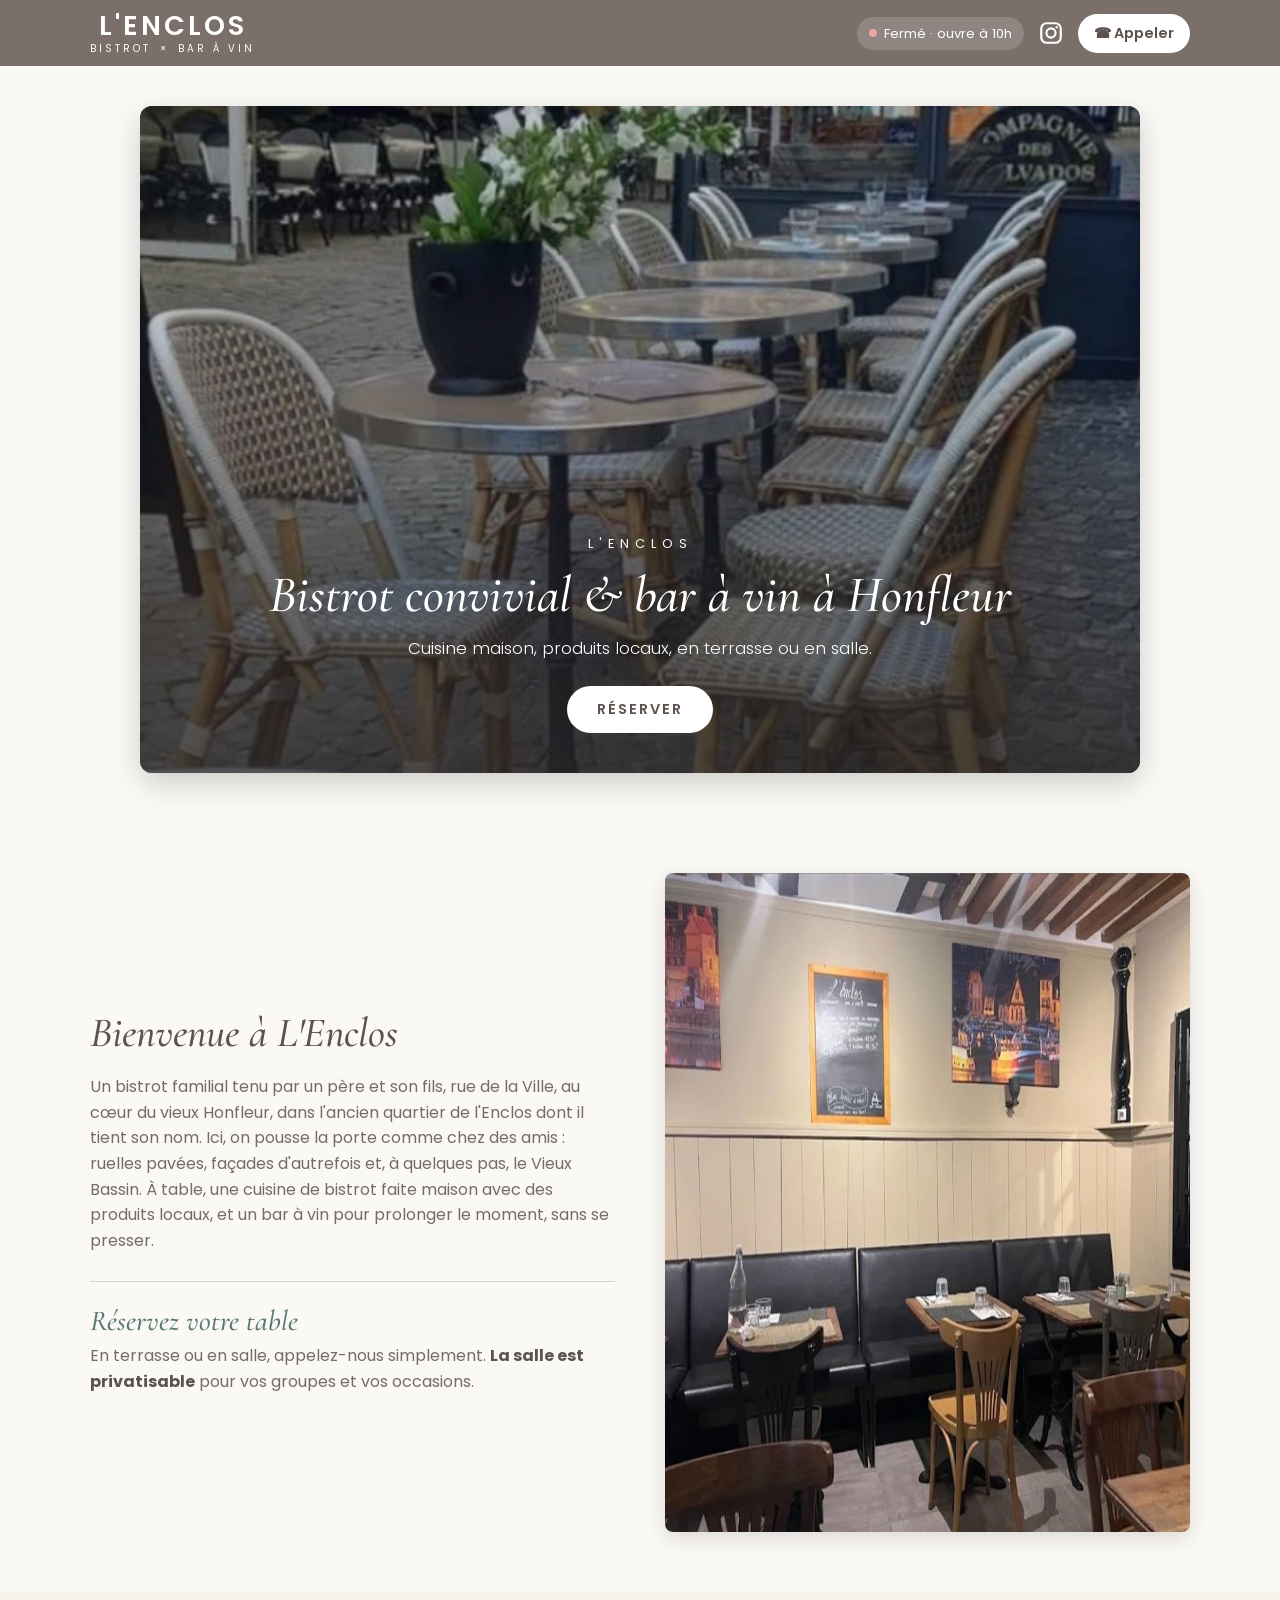
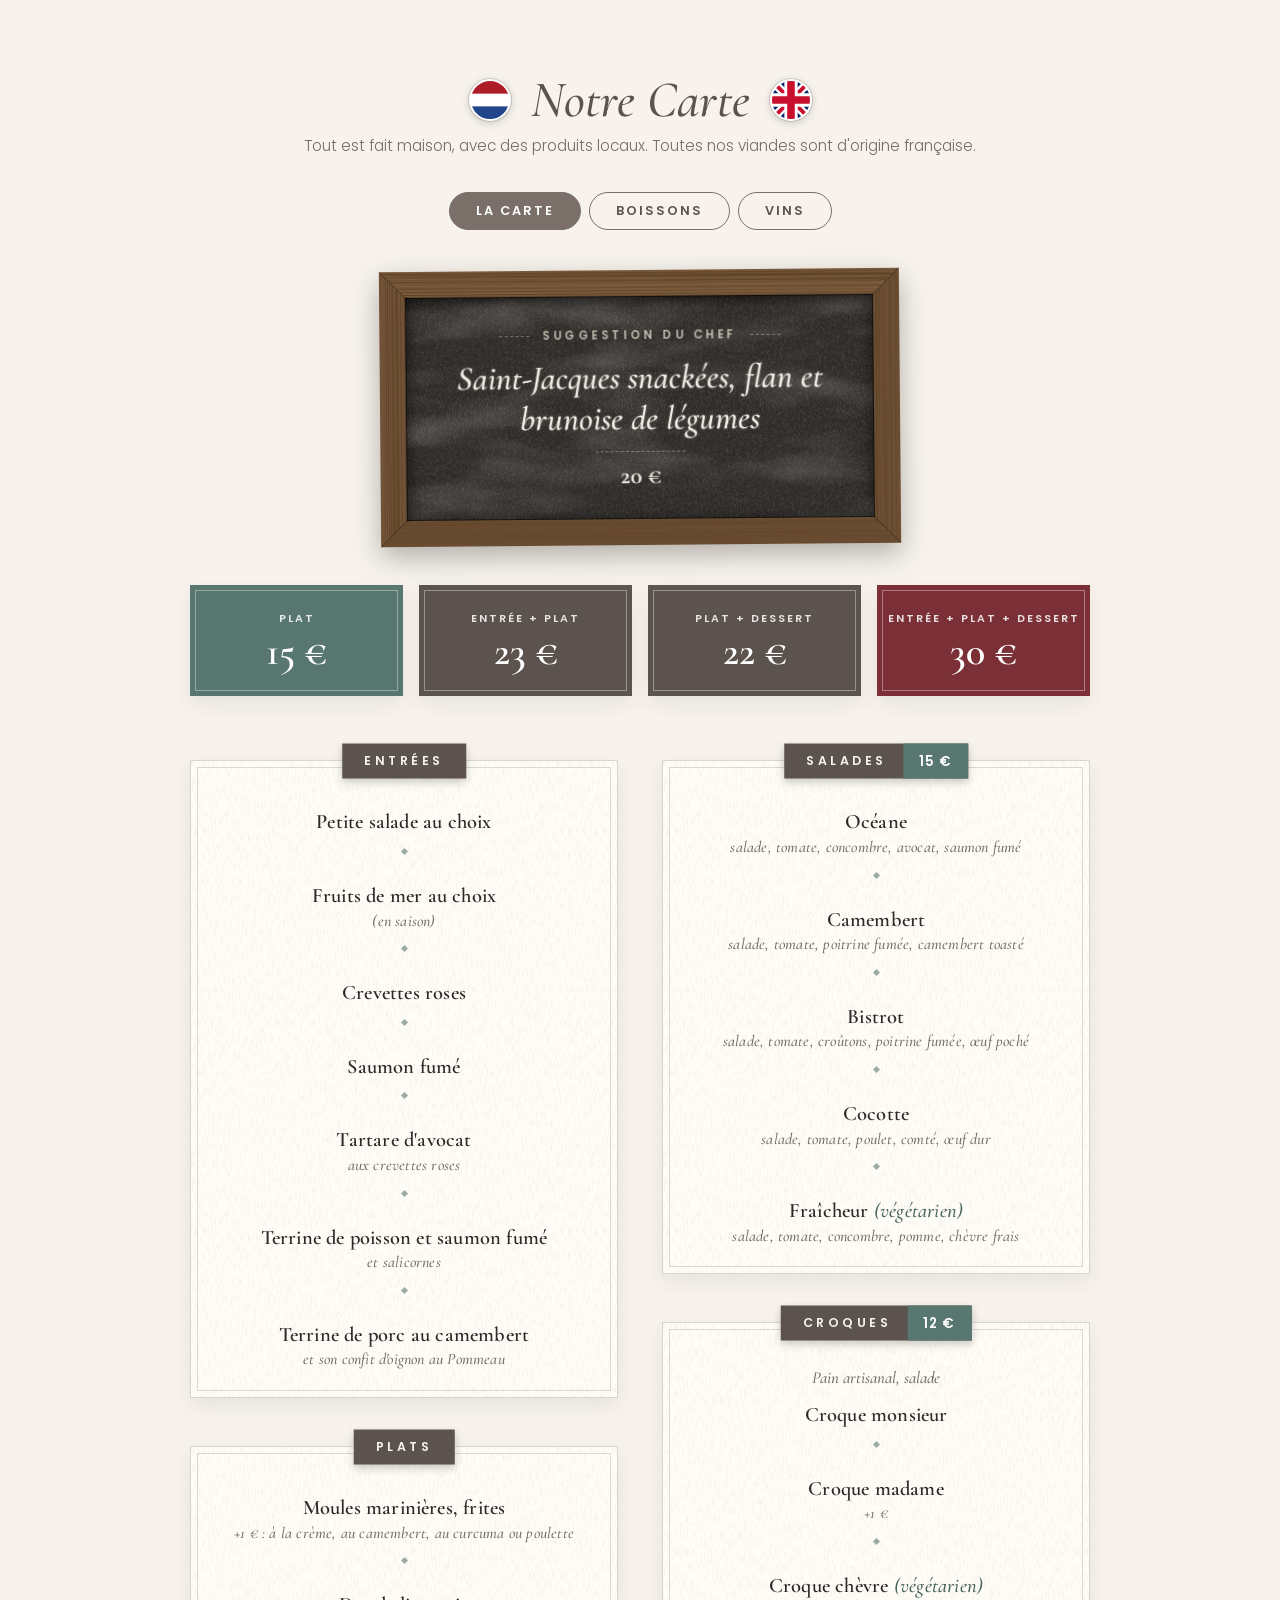
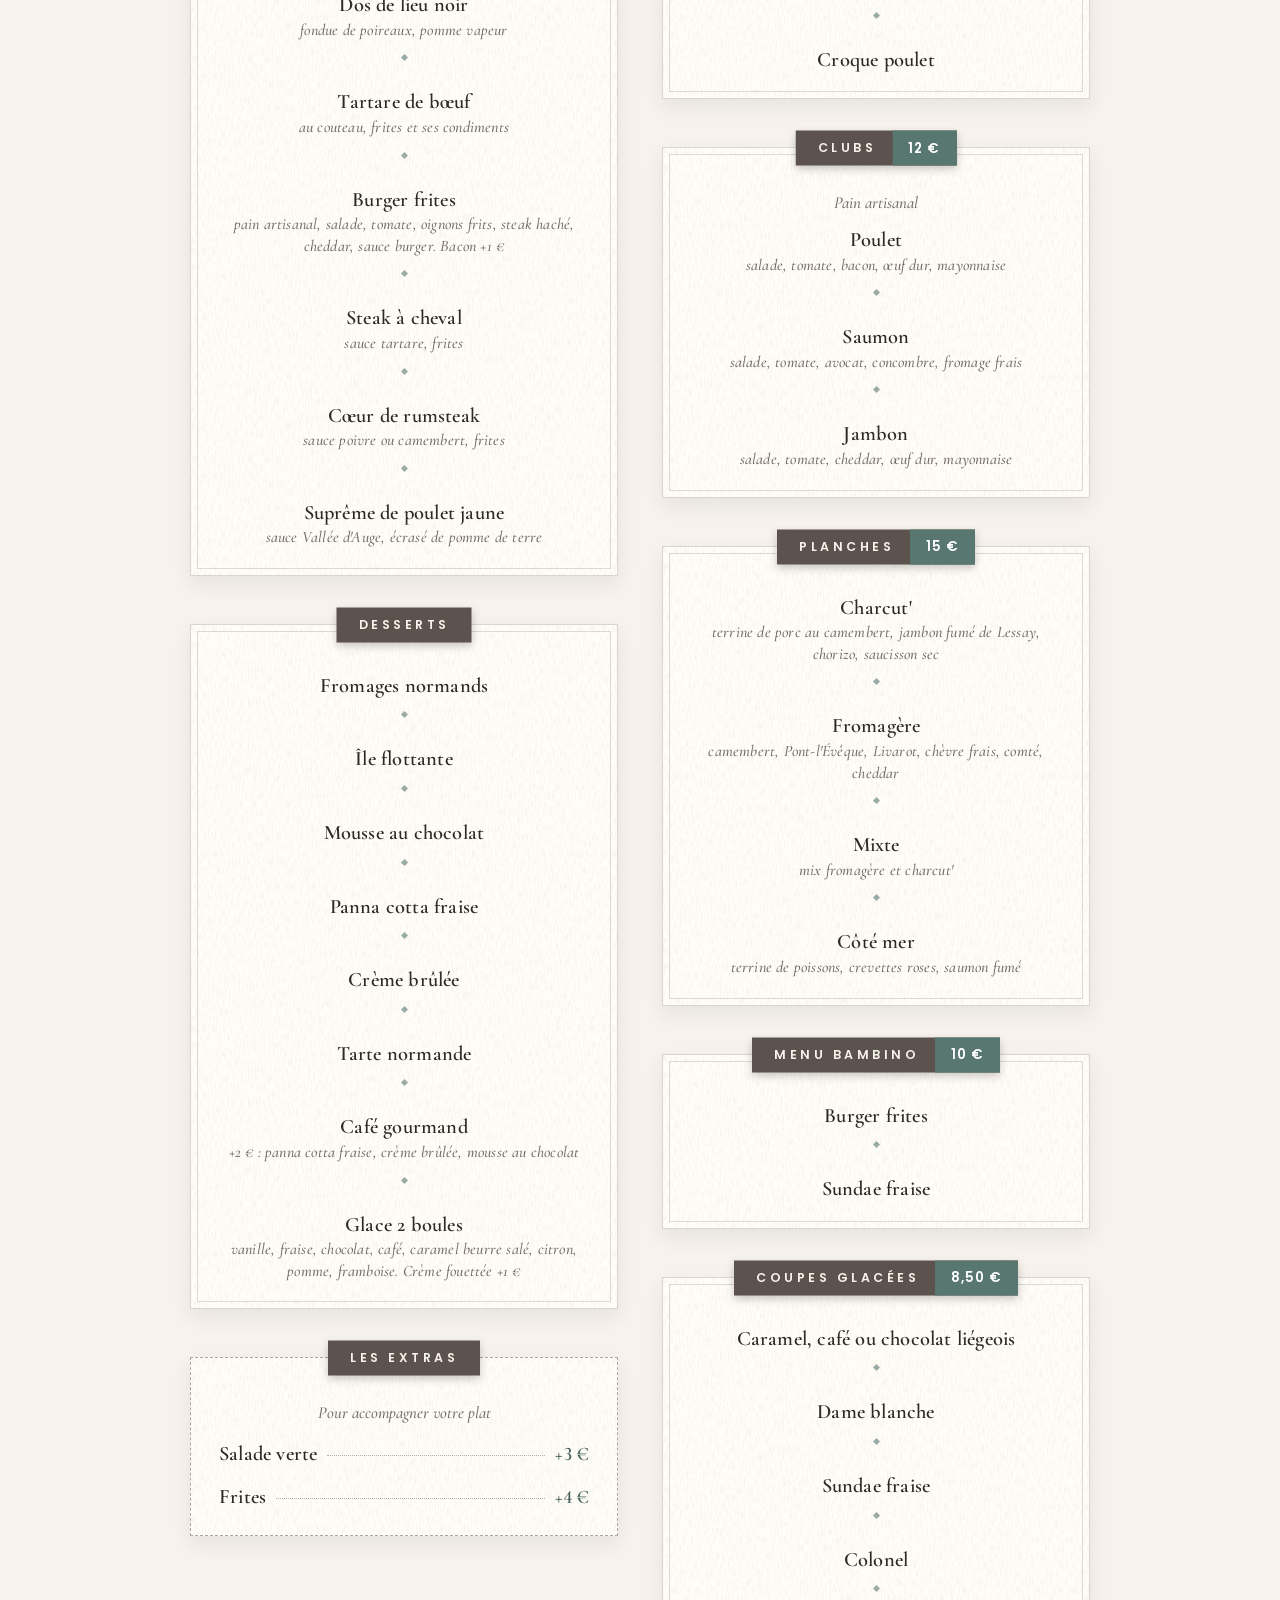
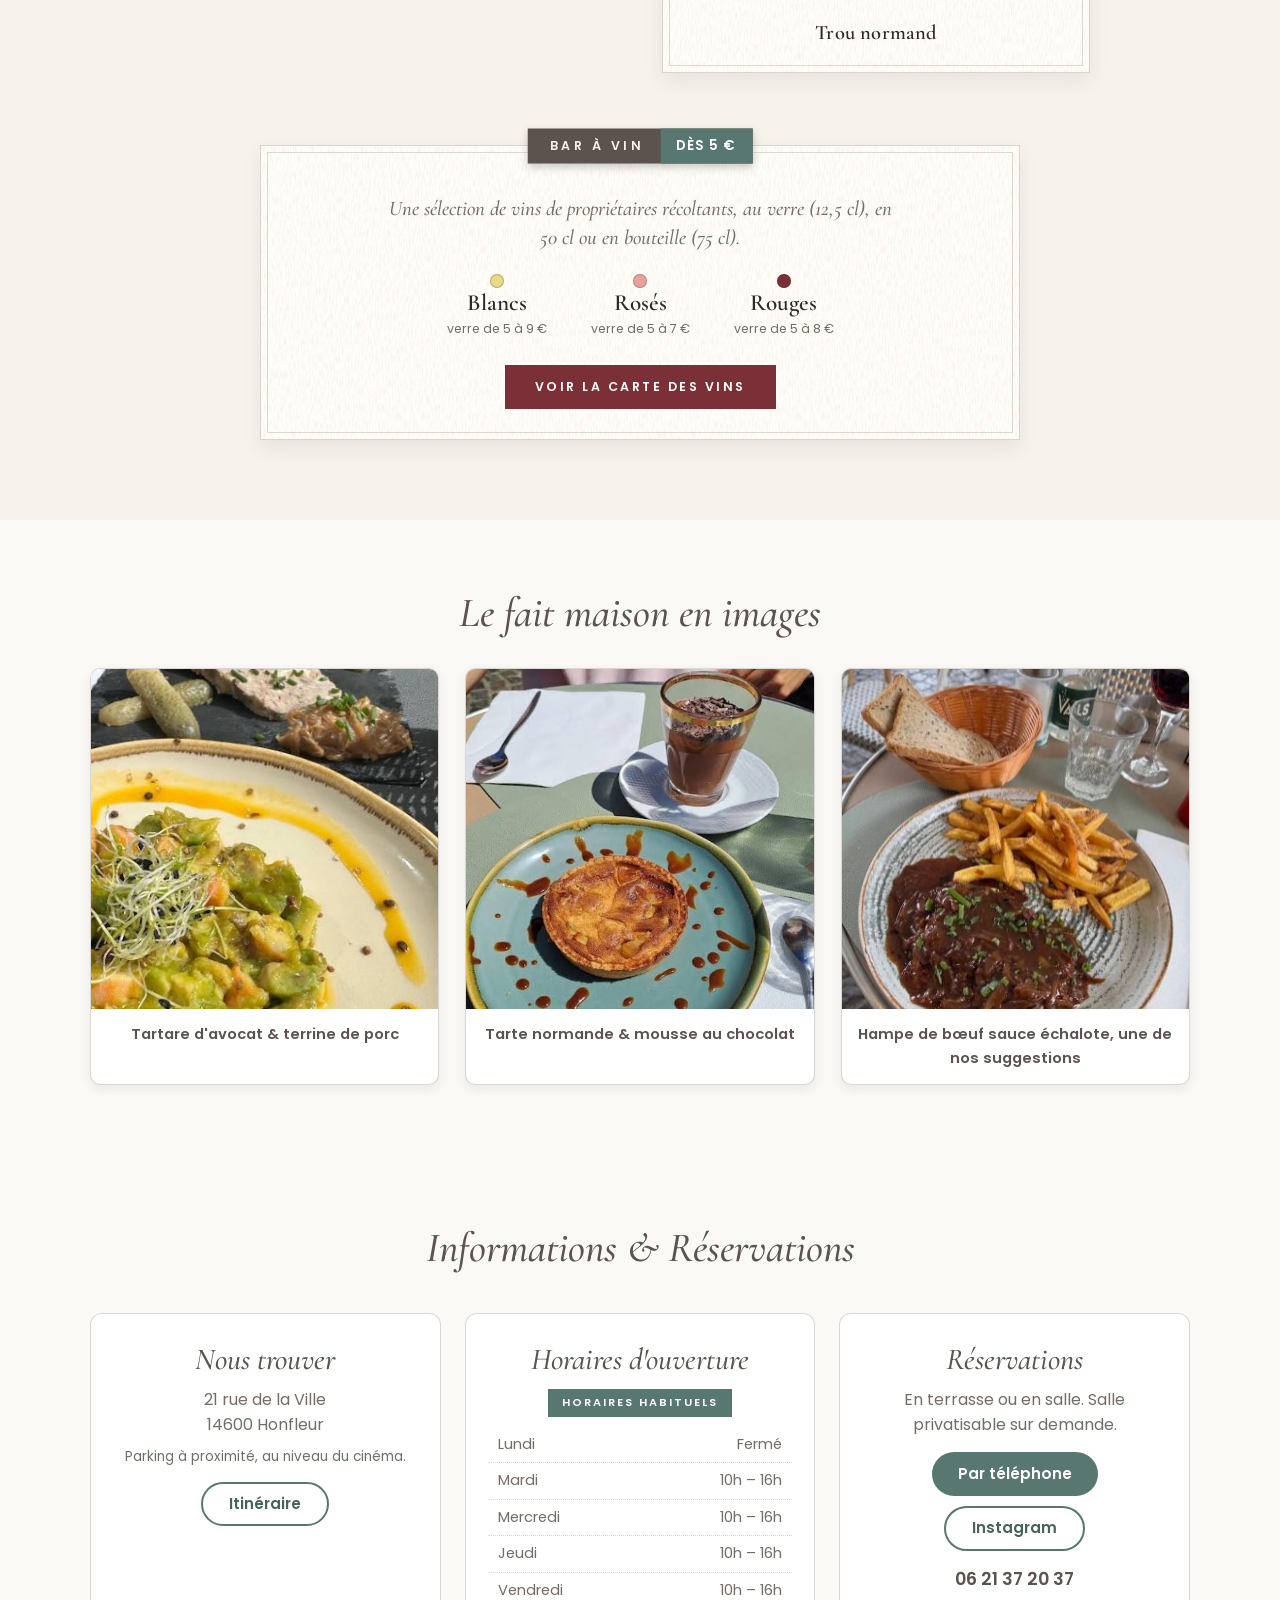
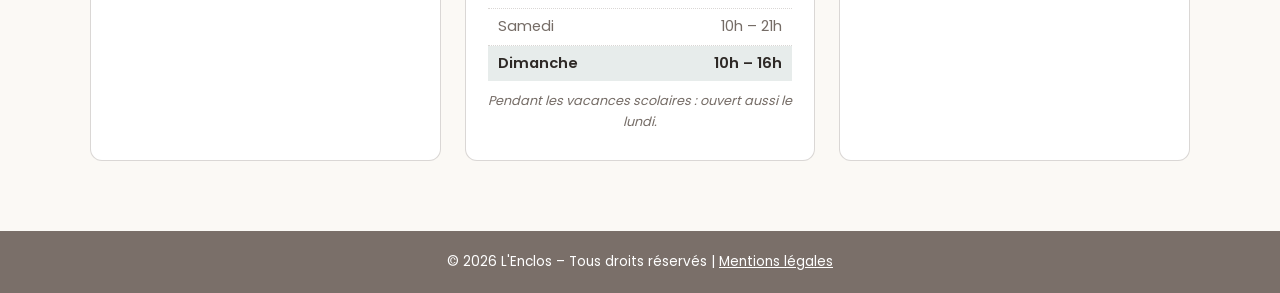
==== commit b9d9def7: "Horaires corrigés : 10h-16h tous les jours, samedi 10h-21h, lundi fermé hors vacances scolaires Co-A" ====
--- a/index.html
+++ b/index.html
@@ -75,7 +75,12 @@
         "hasMenu": "https://lenclos-honfleur.fr/#carte",
         "openingHoursSpecification": [{
             "@type": "OpeningHoursSpecification",
-            "dayOfWeek": ["Tuesday", "Wednesday", "Thursday", "Friday", "Saturday", "Sunday"],
+            "dayOfWeek": ["Tuesday", "Wednesday", "Thursday", "Friday", "Sunday"],
+            "opens": "10:00",
+            "closes": "16:00"
+        }, {
+            "@type": "OpeningHoursSpecification",
+            "dayOfWeek": "Saturday",
             "opens": "10:00",
             "closes": "21:00"
         }],
@@ -512,7 +517,7 @@
 
             <div class="info-block">
                 <h3 data-en="Opening hours" data-nl="Openingstijden">Horaires d'ouverture</h3>
-                <p id="horaires-fixes" data-en="Tuesday to Sunday<br>10am&nbsp;&ndash;&nbsp;9pm, non-stop service<br><em>Closed on Mondays</em>" data-nl="Dinsdag t/m zondag<br>10.00&nbsp;&ndash;&nbsp;21.00 uur, doorlopende service<br><em>Maandag gesloten</em>">Du mardi au dimanche<br>10h00&nbsp;–&nbsp;21h00, service en continu<br><em>Fermé le lundi</em></p>
+                <p id="horaires-fixes" data-en="Tuesday to Friday and Sunday: 10am&nbsp;&ndash;&nbsp;4pm<br>Saturday: 10am&nbsp;&ndash;&nbsp;9pm<br><em>Closed on Mondays, except during school holidays</em>" data-nl="Dinsdag t/m vrijdag en zondag: 10.00&nbsp;&ndash;&nbsp;16.00 uur<br>Zaterdag: 10.00&nbsp;&ndash;&nbsp;21.00 uur<br><em>Maandag gesloten, behalve tijdens de schoolvakanties</em>">Du mardi au vendredi et le dimanche : 10h00&nbsp;–&nbsp;16h00<br>Le samedi : 10h00&nbsp;–&nbsp;21h00<br><em>Fermé le lundi, sauf pendant les vacances scolaires</em></p>
                 <div id="horaires-detail" class="horaires-detail" hidden></div>
             </div>
 
@@ -550,7 +555,7 @@
         /* [ouverture, fermeture] en heures, null = fermé. Index 0 = dimanche, 1 = lundi ... 6 = samedi. */
         const HORAIRES = {
             vacances: [[10, 16], [10, 16], [10, 16], [10, 16], [10, 16], [10, 16], [10, 21]],
-            habituel: [[10, 21], null, [10, 21], [10, 21], [10, 21], [10, 21], [10, 21]]
+            habituel: [[10, 16], null, [10, 16], [10, 16], [10, 16], [10, 16], [10, 21]]
         };
         const ORDRE_SEMAINE = [1, 2, 3, 4, 5, 6, 0];
 
@@ -558,8 +563,8 @@
             fr: {
                 jours: ["dimanche", "lundi", "mardi", "mercredi", "jeudi", "vendredi", "samedi"],
                 ferme: "Fermé", periodeVac: "Horaires des vacances scolaires", periodeHab: "Horaires habituels",
-                noteVac: "Hors vacances scolaires : ouvert de 10h à 21h, fermé le lundi.",
-                noteHab: "Pendant les vacances scolaires : ouvert tous les jours de 10h à 16h, le samedi de 10h à 21h.",
+                noteVac: "Hors vacances scolaires : fermé le lundi.",
+                noteHab: "Pendant les vacances scolaires : ouvert aussi le lundi.",
                 heure: function (h) { return h + "h"; },
                 plage: function (o, c) { return o + "h – " + c + "h"; },
                 ouvert: function (c) { return "Ouvert · jusqu'à " + this.heure(c); },
@@ -570,8 +575,8 @@
             en: {
                 jours: ["Sunday", "Monday", "Tuesday", "Wednesday", "Thursday", "Friday", "Saturday"],
                 ferme: "Closed", periodeVac: "School holiday hours", periodeHab: "Regular hours",
-                noteVac: "Outside school holidays: open 10am to 9pm, closed on Mondays.",
-                noteHab: "During school holidays: open every day 10am to 4pm, Saturdays 10am to 9pm.",
+                noteVac: "Outside school holidays: closed on Mondays.",
+                noteHab: "During school holidays: open on Mondays too.",
                 heure: function (h) { return h <= 12 ? h + "am" : (h - 12) + "pm"; },
                 plage: function (o, c) { return this.heure(o) + " – " + this.heure(c); },
                 ouvert: function (c) { return "Open · until " + this.heure(c); },
@@ -582,8 +587,8 @@
             nl: {
                 jours: ["zondag", "maandag", "dinsdag", "woensdag", "donderdag", "vrijdag", "zaterdag"],
                 ferme: "Gesloten", periodeVac: "Openingstijden schoolvakantie", periodeHab: "Gebruikelijke openingstijden",
-                noteVac: "Buiten de schoolvakanties: open van 10.00 tot 21.00 uur, maandag gesloten.",
-                noteHab: "Tijdens de schoolvakanties: elke dag open van 10.00 tot 16.00 uur, zaterdag van 10.00 tot 21.00 uur.",
+                noteVac: "Buiten de schoolvakanties: maandag gesloten.",
+                noteHab: "Tijdens de schoolvakanties: ook op maandag open.",
                 heure: function (h) { return h + ".00 uur"; },
                 plage: function (o, c) { return o + ".00 – " + c + ".00 uur"; },
                 ouvert: function (c) { return "Open · tot " + this.heure(c); },
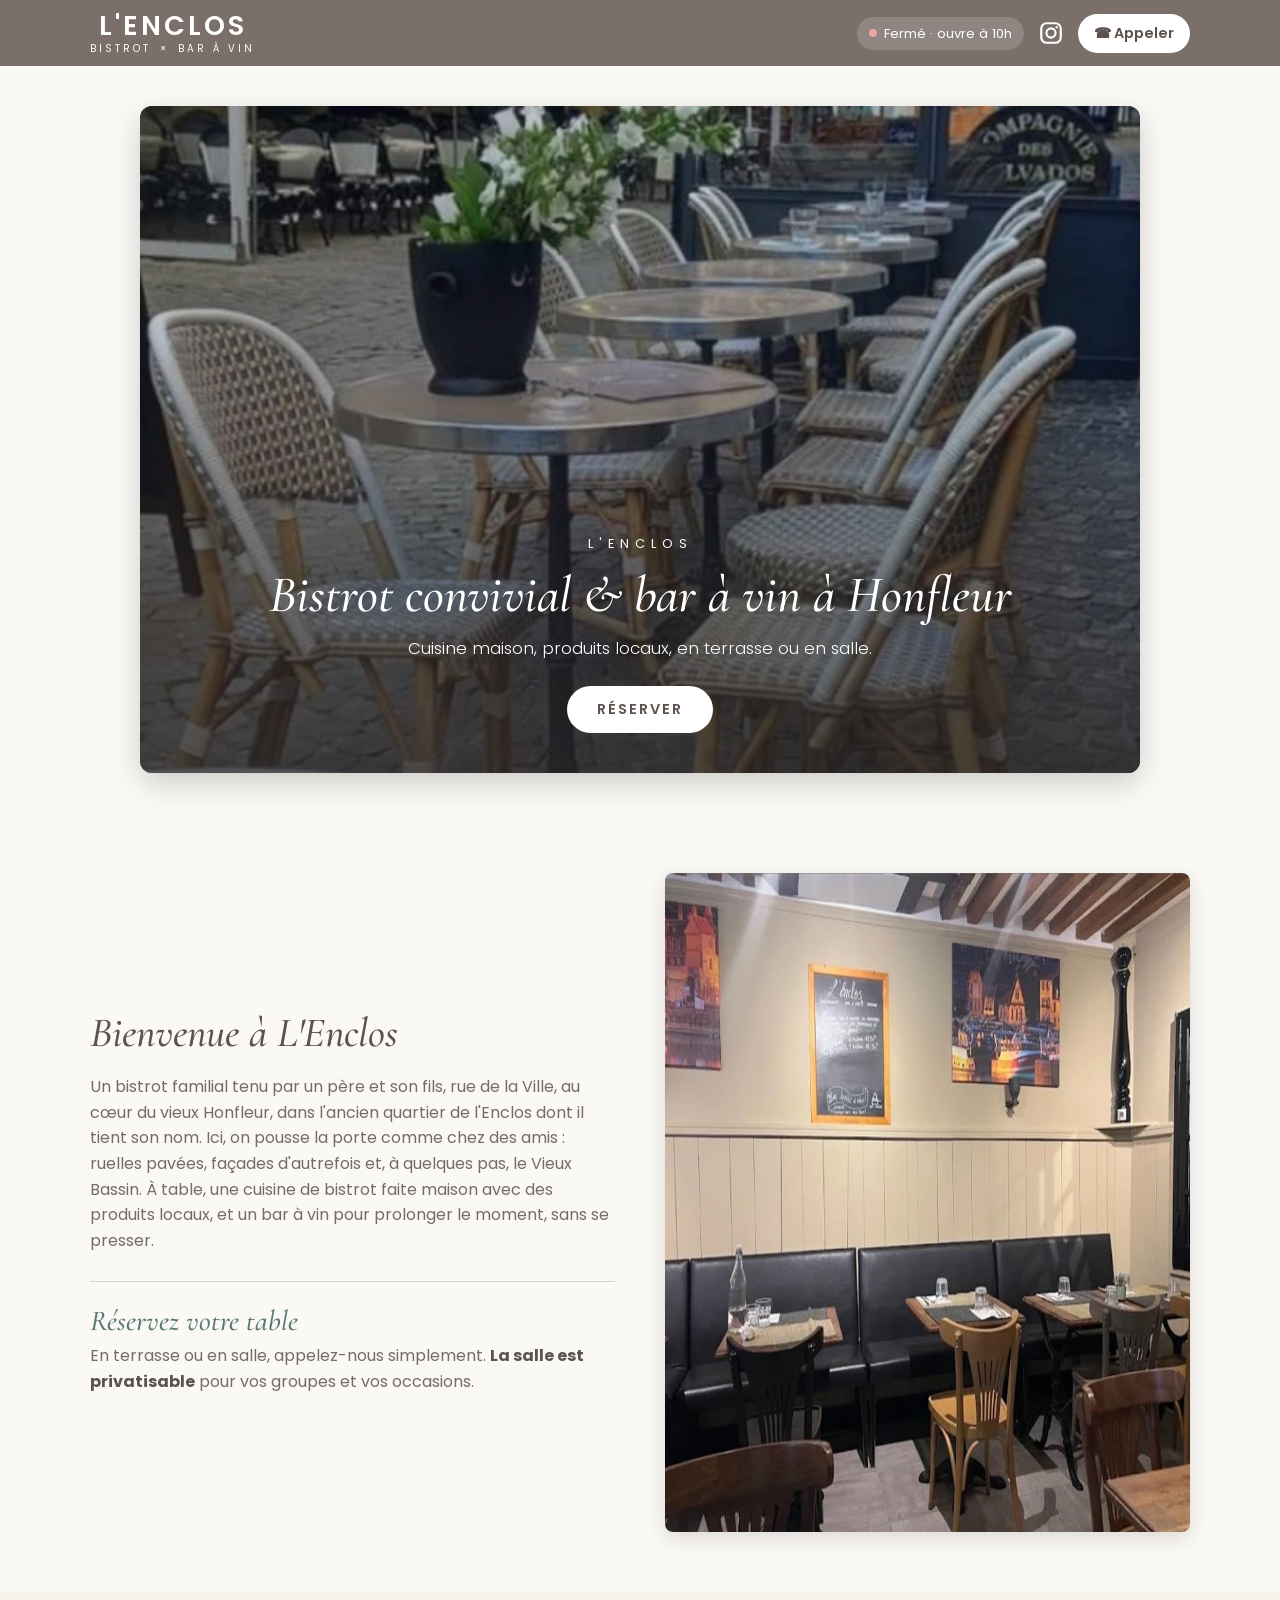
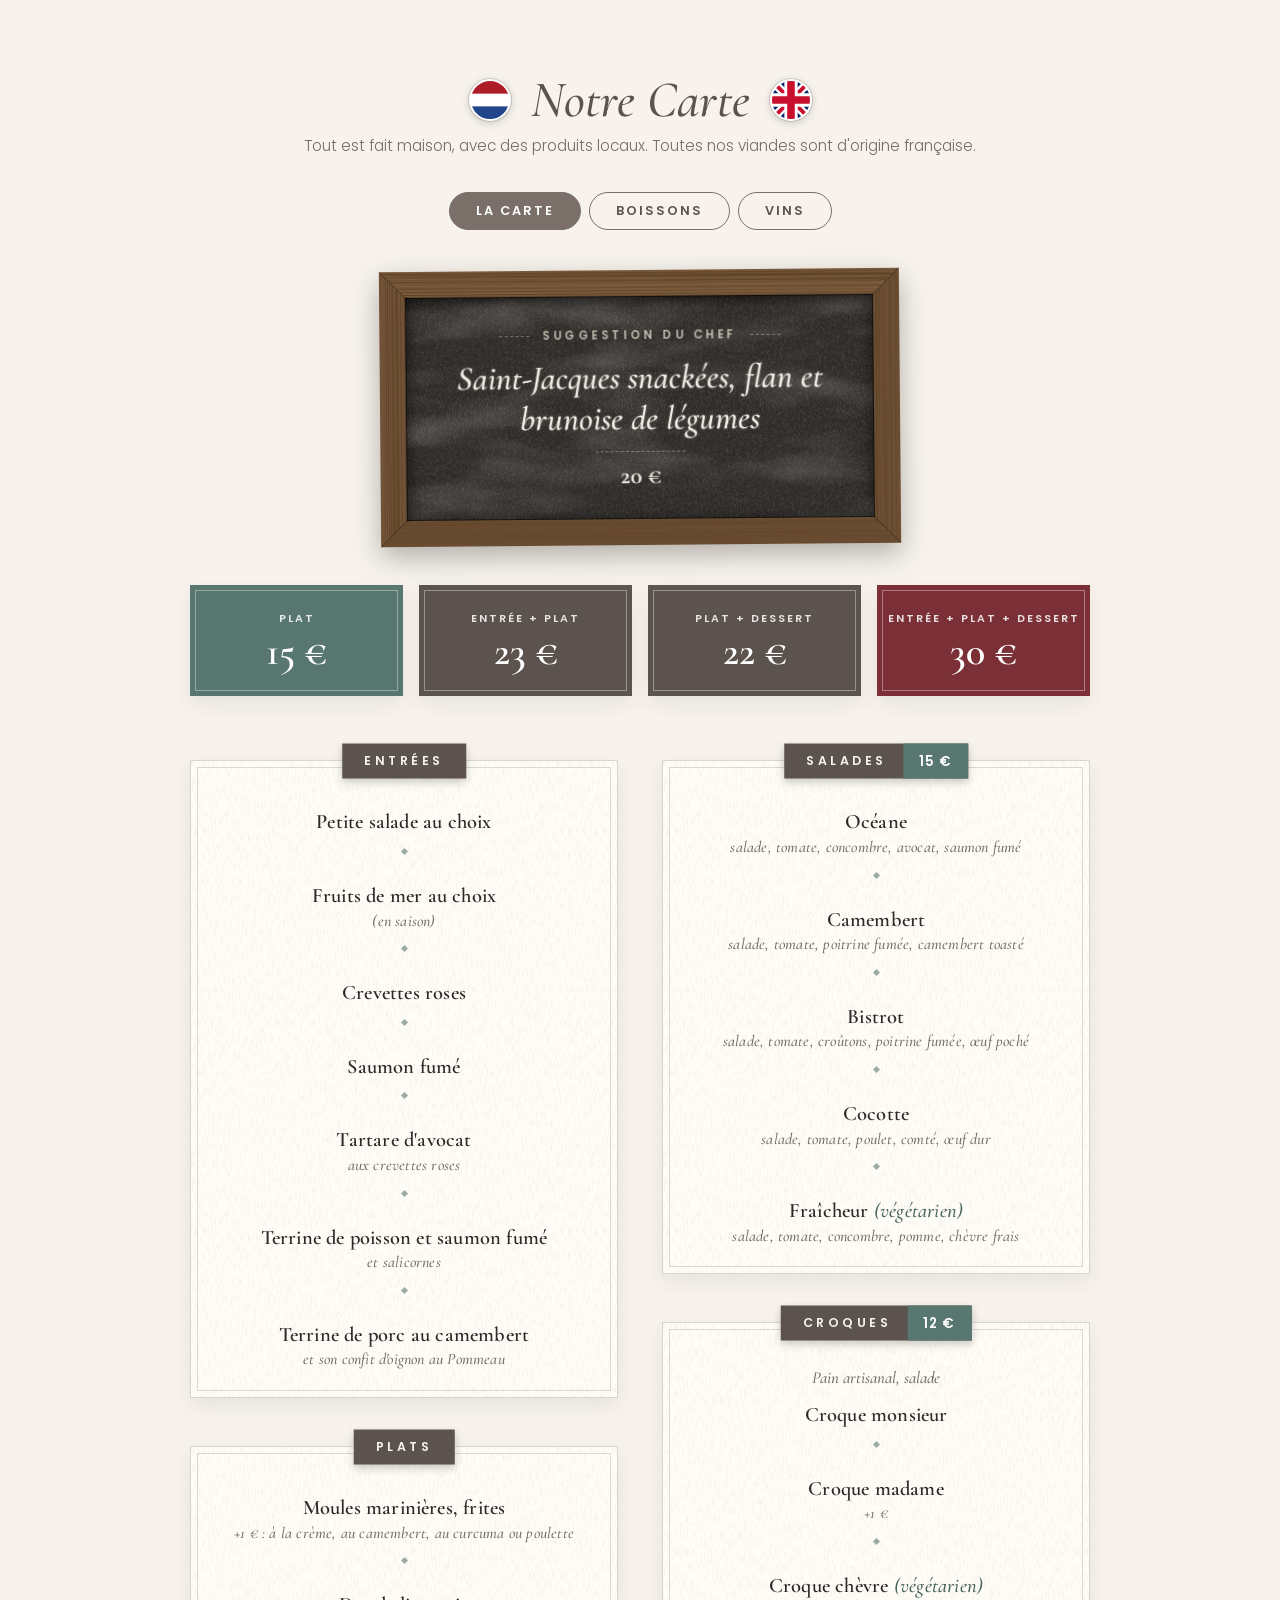
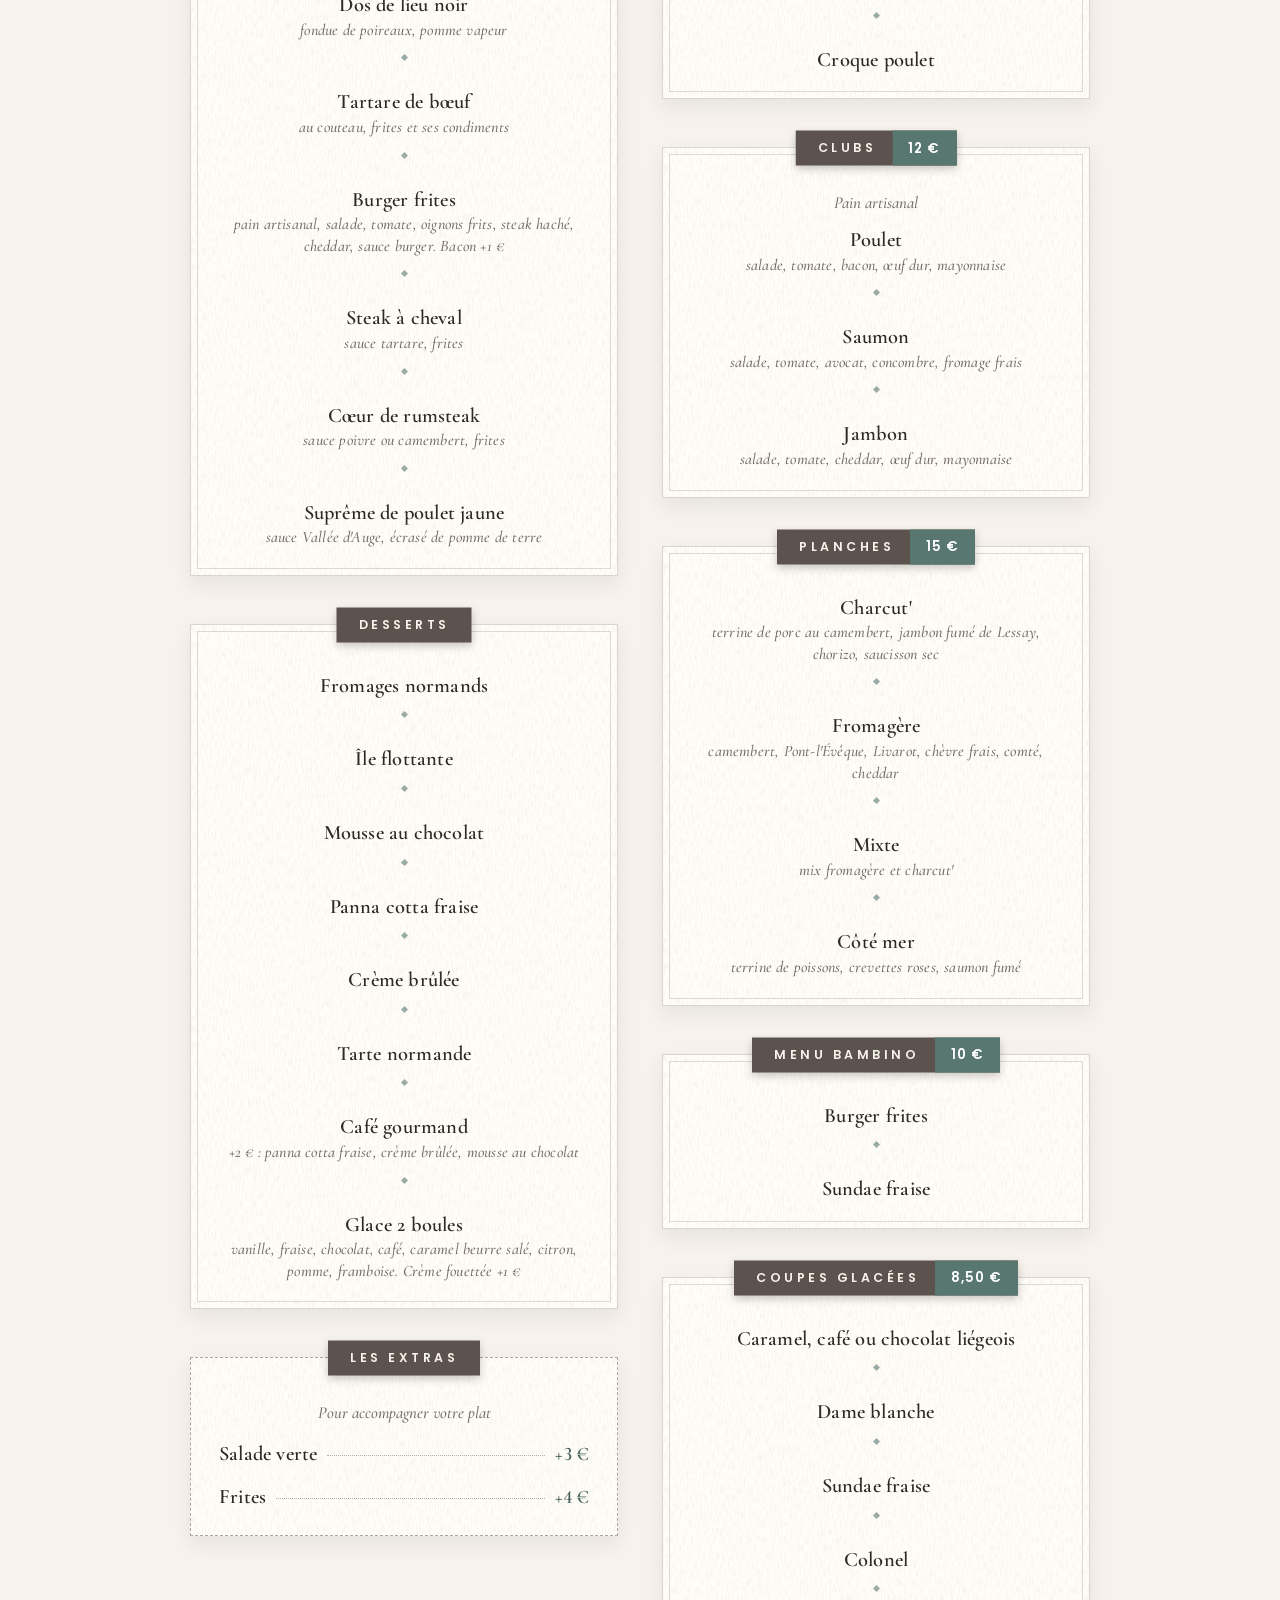
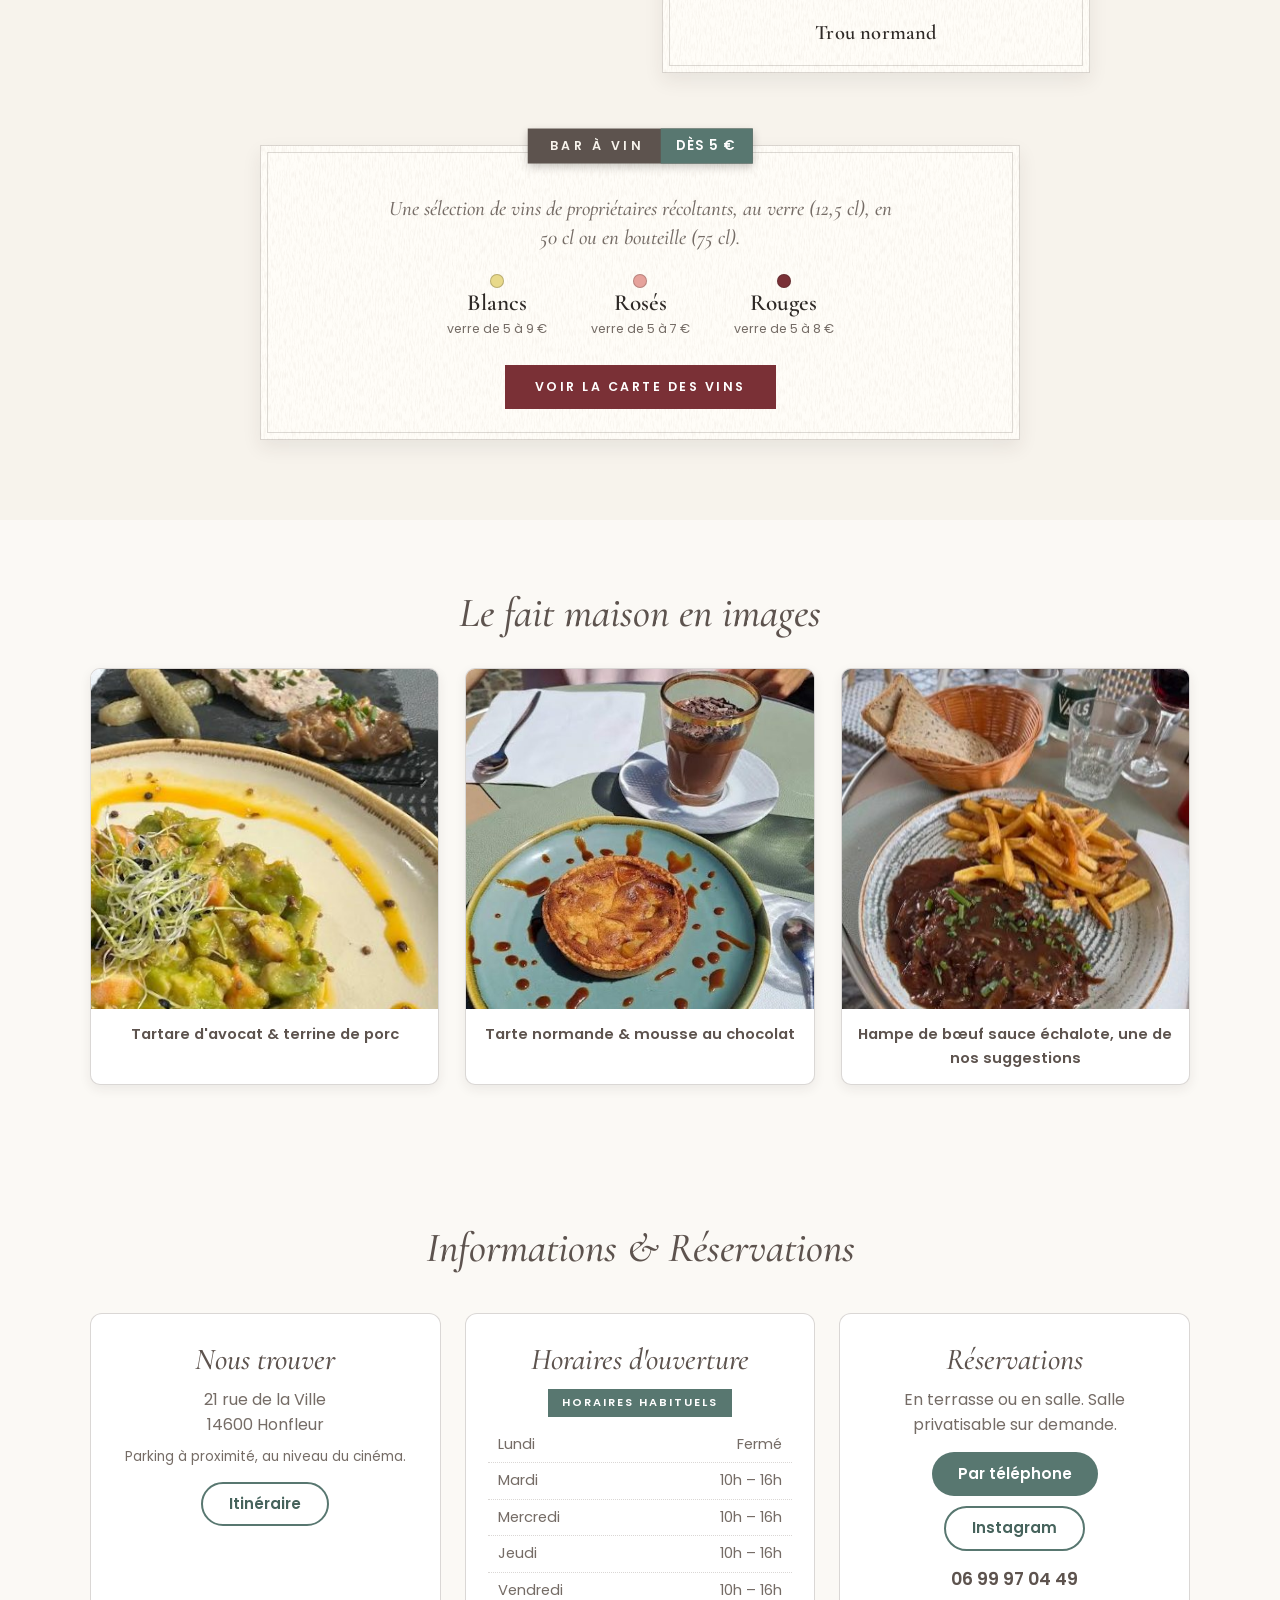
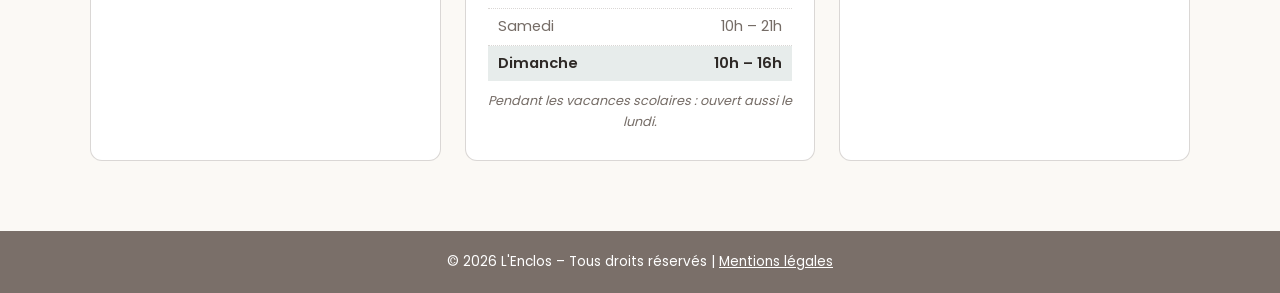
==== commit 1c6b6576: "Téléphone : 06 99 97 04 49" ====
--- a/index.html
+++ b/index.html
@@ -52,7 +52,7 @@
         "alternateName": "L'Enclos Bistrot & Bar à vin",
         "description": "Bistrot familial et bar à vin dans le vieux Honfleur, tenu par un père et son fils. Cuisine maison à partir de produits locaux, terrasse et salle privatisable.",
         "url": "https://lenclos-honfleur.fr/",
-        "telephone": "+33621372037",
+        "telephone": "+33699970449",
         "image": [
             "https://lenclos-honfleur.fr/images/terrasse.webp",
             "https://lenclos-honfleur.fr/images/facade.webp",
@@ -112,7 +112,7 @@
                         <svg viewBox="0 0 24 24" fill="none" stroke="currentColor" stroke-width="2" aria-hidden="true"><rect x="3" y="3" width="18" height="18" rx="5"/><circle cx="12" cy="12" r="4.2"/><circle cx="17.3" cy="6.7" r="1.1" fill="currentColor" stroke="none"/></svg>
                     </a>
                 </div>
-                <a href="tel:0621372037" class="btn-appel"><span aria-hidden="true">&#9742;</span> <span data-en="Call" data-nl="Bel">Appeler</span></a>
+                <a href="tel:0699970449" class="btn-appel"><span aria-hidden="true">&#9742;</span> <span data-en="Call" data-nl="Bel">Appeler</span></a>
             </div>
         </div>
     </header>
@@ -525,10 +525,10 @@
                 <h3 data-en="Bookings" data-nl="Reserveren">Réservations</h3>
                 <p data-en="Terrace or dining room. The dining room can be privatised on request." data-nl="Terras of zaal. De zaal kan op aanvraag worden afgehuurd.">En terrasse ou en salle. Salle privatisable sur demande.</p>
                 <div class="info-actions">
-                    <a href="tel:0621372037" class="link-tel-btn" data-en="Call us" data-nl="Bel ons">Par téléphone</a>
+                    <a href="tel:0699970449" class="link-tel-btn" data-en="Call us" data-nl="Bel ons">Par téléphone</a>
                     <a href="https://www.instagram.com/lenclos.honfleur" class="link-route-btn link-insta" target="_blank" rel="noopener">Instagram</a>
                 </div>
-                <p class="info-contact-details"><a href="tel:0621372037">06 21 37 20 37</a></p>
+                <p class="info-contact-details"><a href="tel:0699970449">06 99 97 04 49</a></p>
             </div>
         </div>
     </section>
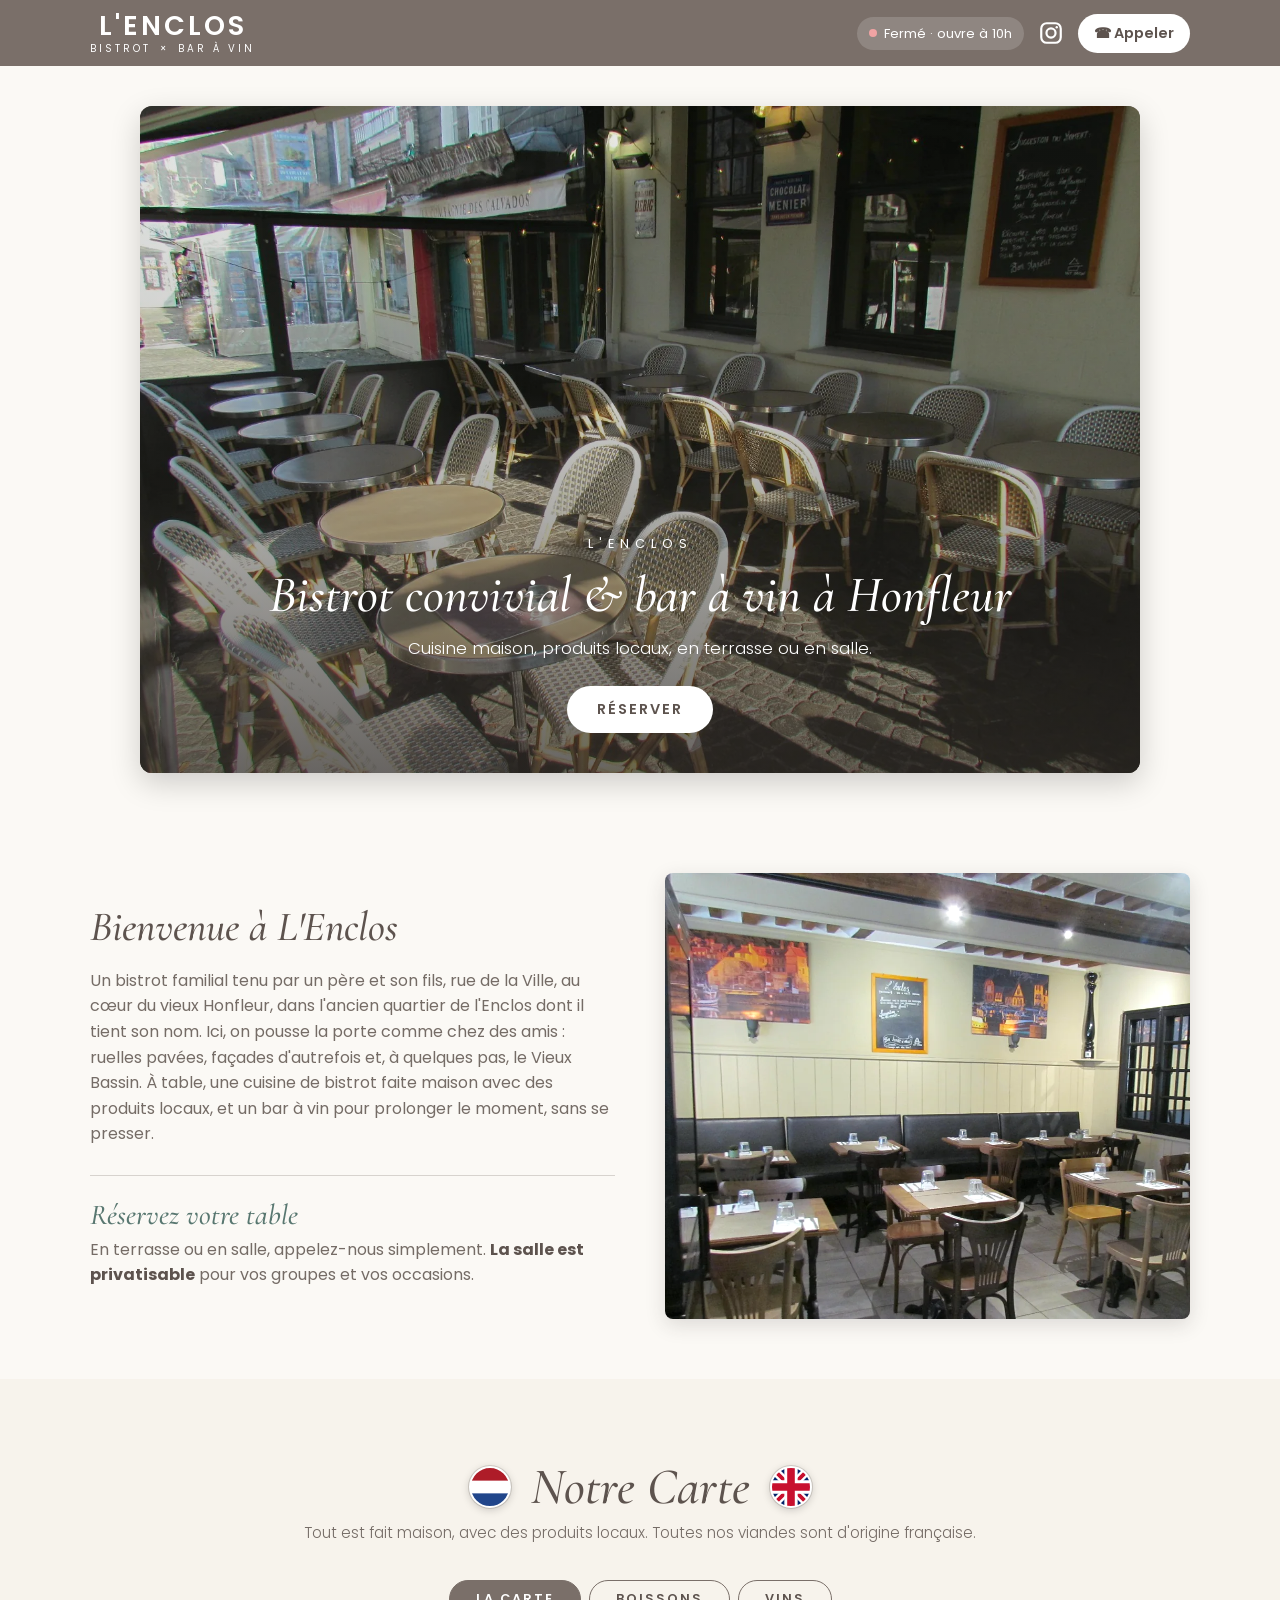
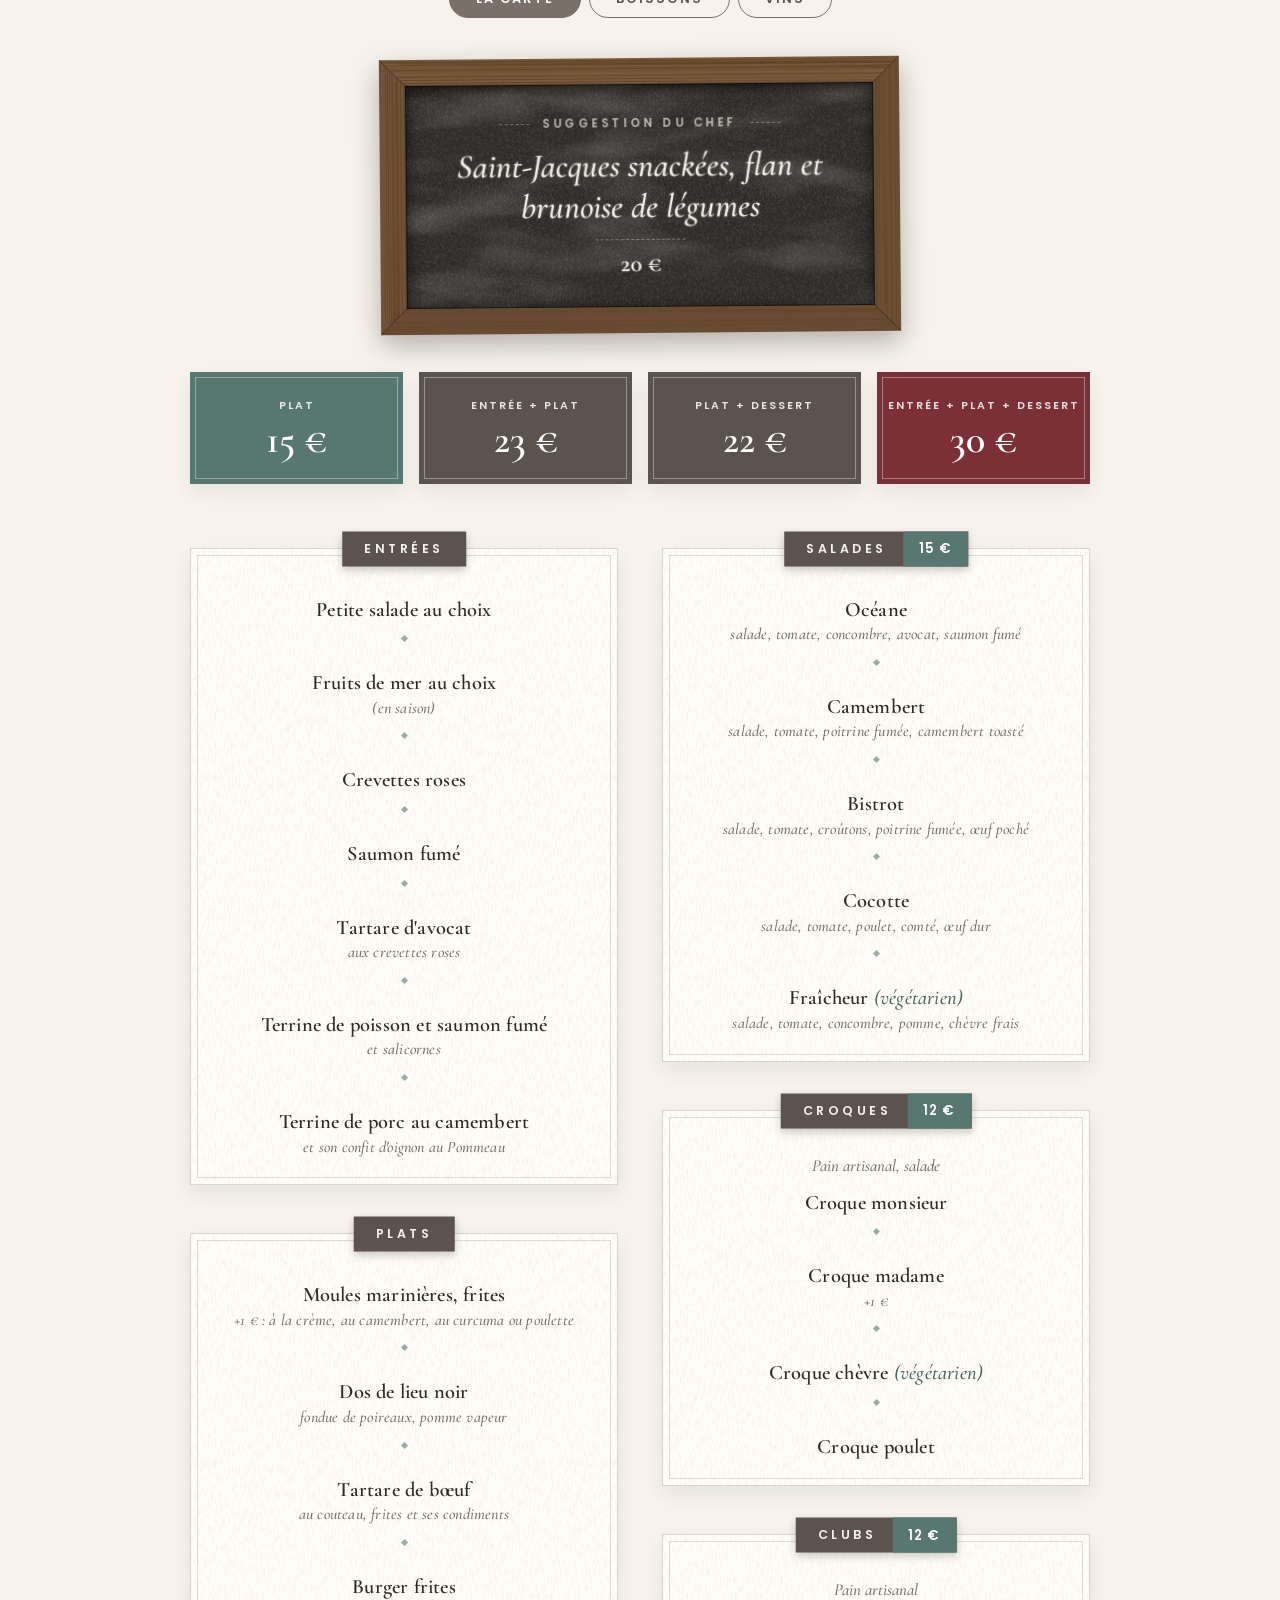
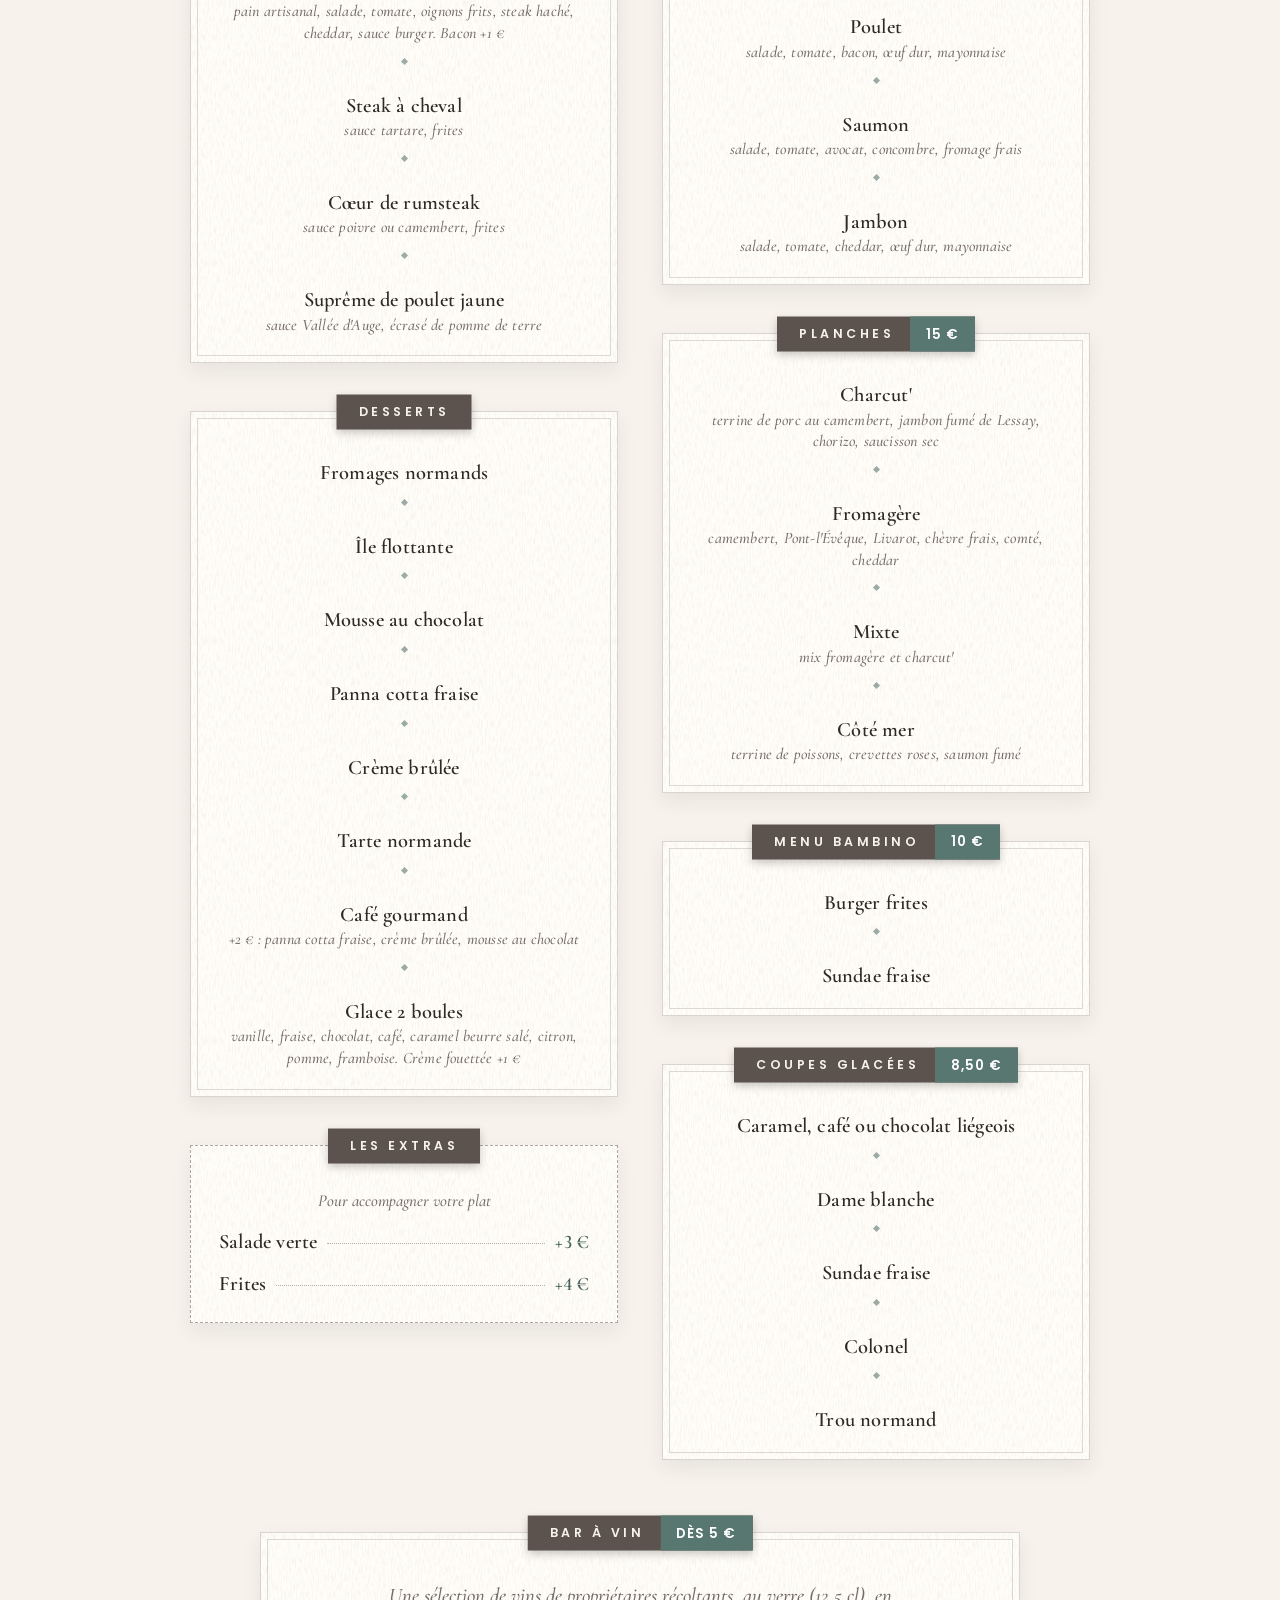
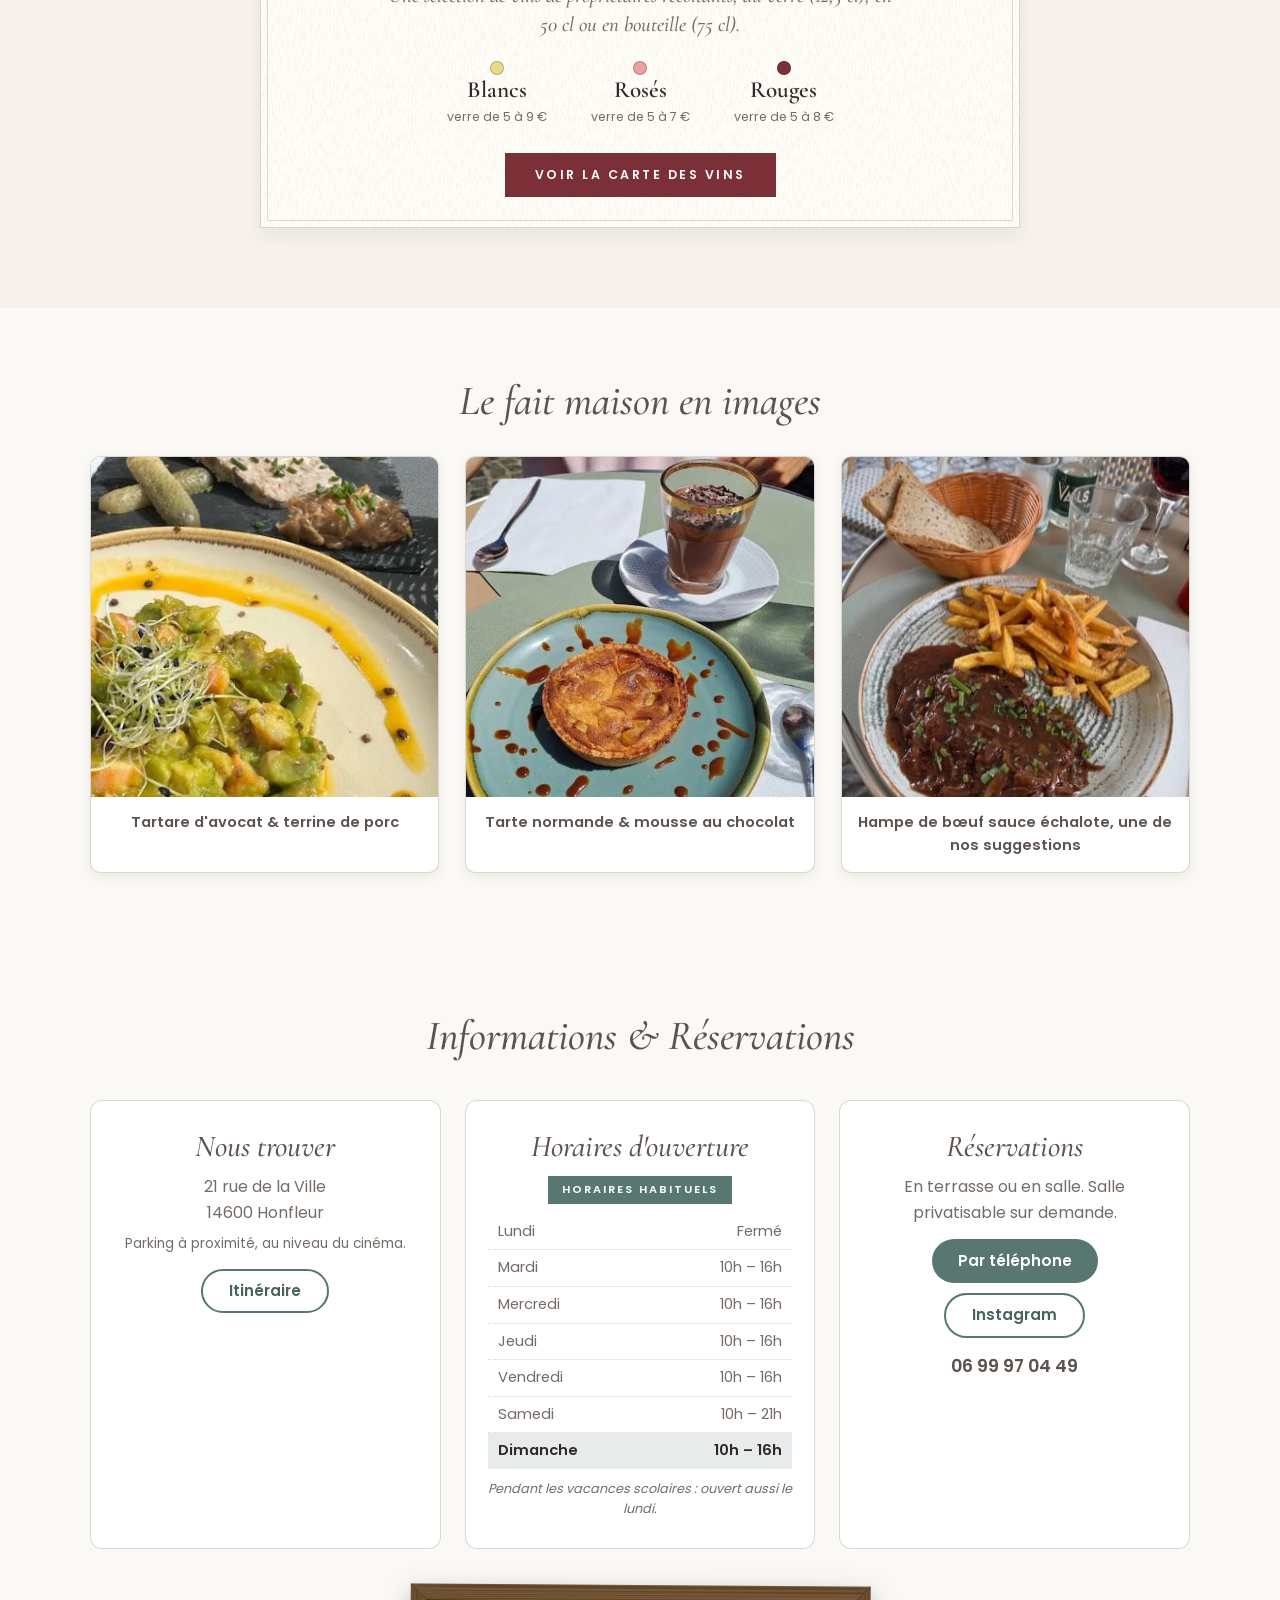
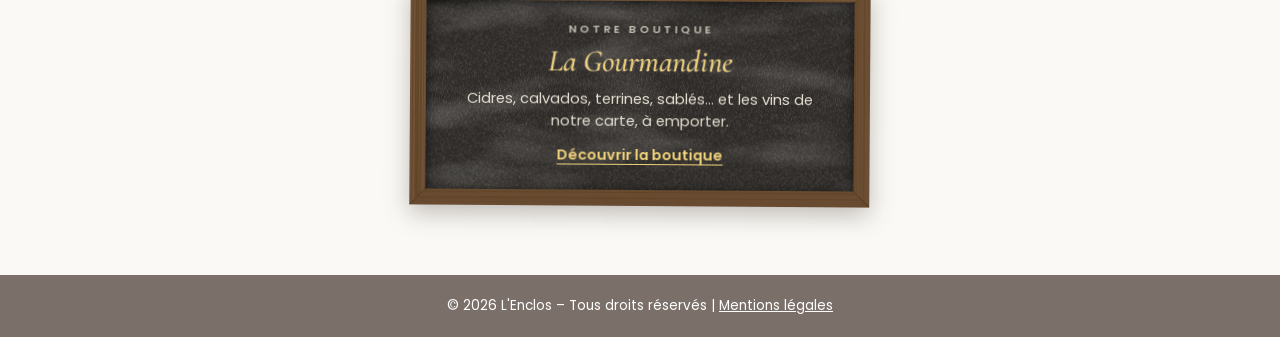
==== commit c04459a1: "Nouvelles photos de la terrasse et de la salle, ardoise La Gourmandine, finitions (sélection, focus," ====
--- a/index.html
+++ b/index.html
@@ -147,7 +147,7 @@
                 </div>
             </div>
             <div class="about-image">
-                <img src="images/salle.webp" alt="La salle intérieure de L'Enclos, bistrot à Honfleur" width="773" height="659" loading="lazy" decoding="async">
+                <img src="images/salle.webp" alt="La salle intérieure de L'Enclos, bistrot à Honfleur" width="1000" height="850" loading="lazy" decoding="async">
             </div>
         </div>
     </section>
@@ -480,6 +480,7 @@
                 </div>
 
                 <p class="vins-note" data-en="All our bottled wines come from independent winegrowers." data-nl="Al onze wijnen op fles komen van onafhankelijke wijnbouwers.">Tous nos vins en bouteille sont de propriétaires récoltants.</p>
+                <p class="vins-note" data-en="You can also take these wines home from <a href='https://lagourmandine-honfleur.fr/'>La Gourmandine</a>, our shop of Norman products, 7 rue des Logettes." data-nl="U kunt deze wijnen ook meenemen bij <a href='https://lagourmandine-honfleur.fr/'>La Gourmandine</a>, onze winkel met Normandische producten, 7 rue des Logettes.">Ces vins sont aussi à emporter à <a href="https://lagourmandine-honfleur.fr/">La Gourmandine</a>, notre boutique de produits normands, 7 rue des Logettes.</p>
             </div>
 
         </div>
@@ -531,6 +532,14 @@
                 <p class="info-contact-details"><a href="tel:0699970449">06 99 97 04 49</a></p>
             </div>
         </div>
+
+        <!-- Boutique voisine : petite ardoise, discrète -->
+        <aside class="voisine" aria-label="La Gourmandine">
+            <p class="voisine-label" data-en="Our shop" data-nl="Onze winkel">Notre boutique</p>
+            <p class="voisine-nom">La Gourmandine</p>
+            <p class="voisine-texte" data-en="Ciders, calvados, terrines, shortbread&hellip; and the wines from our list, to take home." data-nl="Cider, calvados, terrines, zandkoekjes&hellip; en de wijnen van onze kaart, om mee te nemen.">Cidres, calvados, terrines, sablés… et les vins de notre carte, à emporter.</p>
+            <a class="voisine-lien" href="https://lagourmandine-honfleur.fr/" data-en="Visit the shop" data-nl="Naar de winkel">Découvrir la boutique</a>
+        </aside>
     </section>
 
     <!-- FOOTER -->
--- a/style.css
+++ b/style.css
@@ -290,9 +290,9 @@
 
 /* le cadrage écarte les bords de la capture et les clients à droite */
 .hero-img-terrasse {
-    left: -4%;
-    width: 128%;
-    object-position: 50% 62%;
+    left: 0;
+    width: 100%;
+    object-position: 50% 50%;
     opacity: 1;
 }
 
@@ -417,6 +417,7 @@
 .about-image img {
     display: block;
     width: 100%;
+    height: auto;
     border-radius: 8px;
     box-shadow: 0 6px 20px rgba(46, 41, 38, 0.15);
 }
@@ -1315,7 +1316,7 @@
     max-width: 800px;
 }
 
-.legal-page h2 {
+.legal-page h1 {
     font-family: var(--font-title);
     font-style: italic;
     font-weight: 500;
@@ -1329,7 +1330,7 @@
     margin-bottom: 30px;
 }
 
-.legal-block h3 {
+.legal-block h2 {
     font-family: var(--font-title);
     font-style: italic;
     font-weight: 500;
@@ -1446,3 +1447,82 @@
     font-size: 0.8rem !important;
     font-style: italic;
 }
+
+/* ---------- La boutique voisine : petite ardoise, craie jaune beurre ---------- */
+.voisine {
+    position: relative;
+    max-width: 460px;
+    margin: 36px auto 0;
+    padding: 20px 24px 22px;
+    text-align: center;
+    color: #ece6da;
+    background: #2d2a27 url('images/ardoise.svg') center / cover no-repeat;
+    border: 16px solid #6d4f35;
+    border-image: url('images/cadre-bois.svg') 30 / 16px stretch;
+    box-shadow: inset 0 2px 12px rgba(0, 0, 0, 0.65);
+    filter: drop-shadow(0 8px 12px rgba(46, 41, 38, 0.3));
+    transform: rotate(0.4deg);
+}
+
+.voisine-label {
+    font-size: 0.7rem;
+    font-weight: 600;
+    text-transform: uppercase;
+    letter-spacing: 3px;
+    color: #d9d2c4;
+    opacity: 0.85;
+}
+
+.voisine-nom {
+    font-family: var(--font-title);
+    font-style: italic;
+    font-weight: 500;
+    font-size: 1.9rem;
+    line-height: 1.15;
+    margin: 6px 0 8px;
+    color: #f0d27a;
+    text-shadow: 0 0 1.5px rgba(255, 255, 255, 0.4);
+}
+
+.voisine-texte {
+    font-size: 0.92rem;
+    line-height: 1.5;
+    color: #e4ddd0;
+}
+
+.voisine-lien {
+    display: inline-block;
+    margin-top: 12px;
+    color: #f0d27a;
+    font-weight: 600;
+    font-size: 0.9rem;
+    text-decoration: underline;
+    text-underline-offset: 4px;
+}
+
+.voisine-lien:hover {
+    color: #fff;
+}
+
+/* ---------- Finitions : sélection, focus clavier, titres équilibrés ---------- */
+::selection {
+    background: var(--taupe);
+    color: #fff;
+}
+
+:focus-visible {
+    outline: 3px solid var(--sage);
+    outline-offset: 3px;
+}
+
+a, button {
+    -webkit-tap-highlight-color: transparent;
+}
+
+html {
+    scrollbar-color: var(--taupe) #f7f3ec;
+}
+
+h1, h2, h3 {
+    text-wrap: balance;
+}
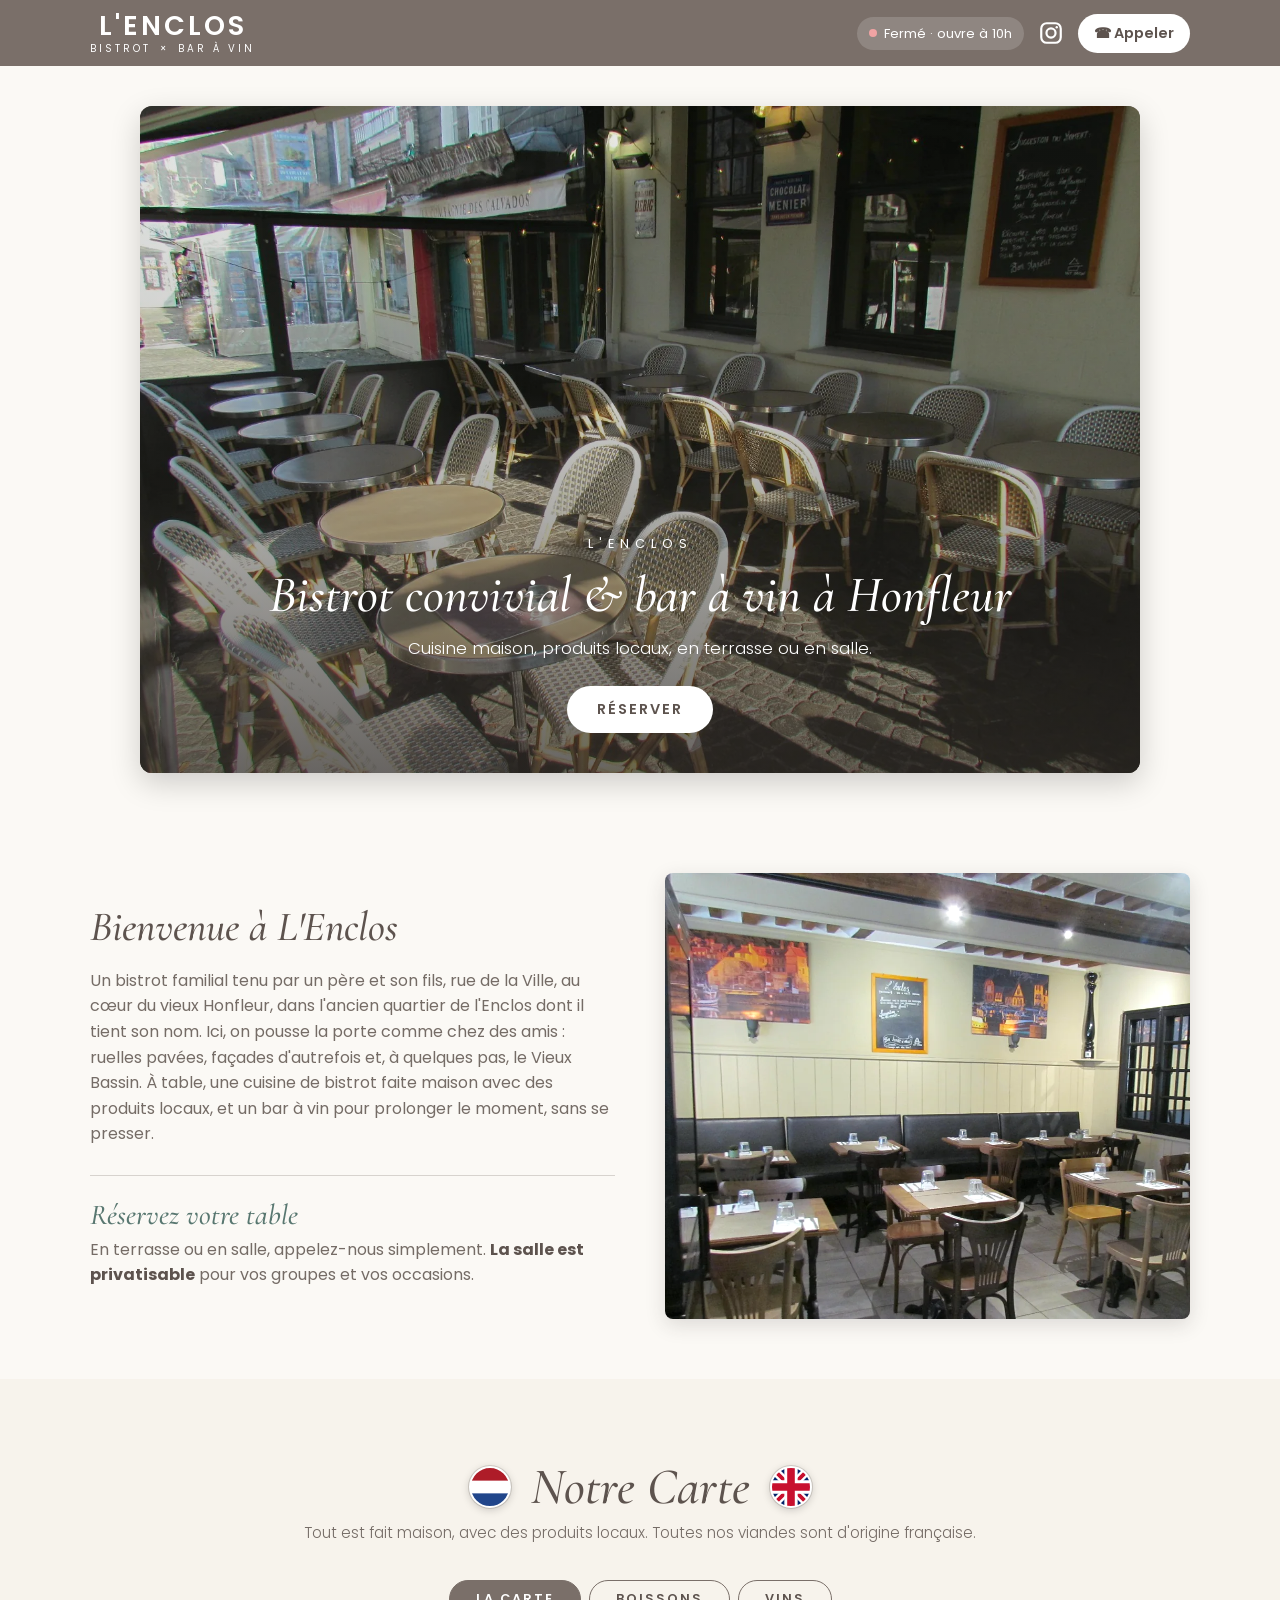
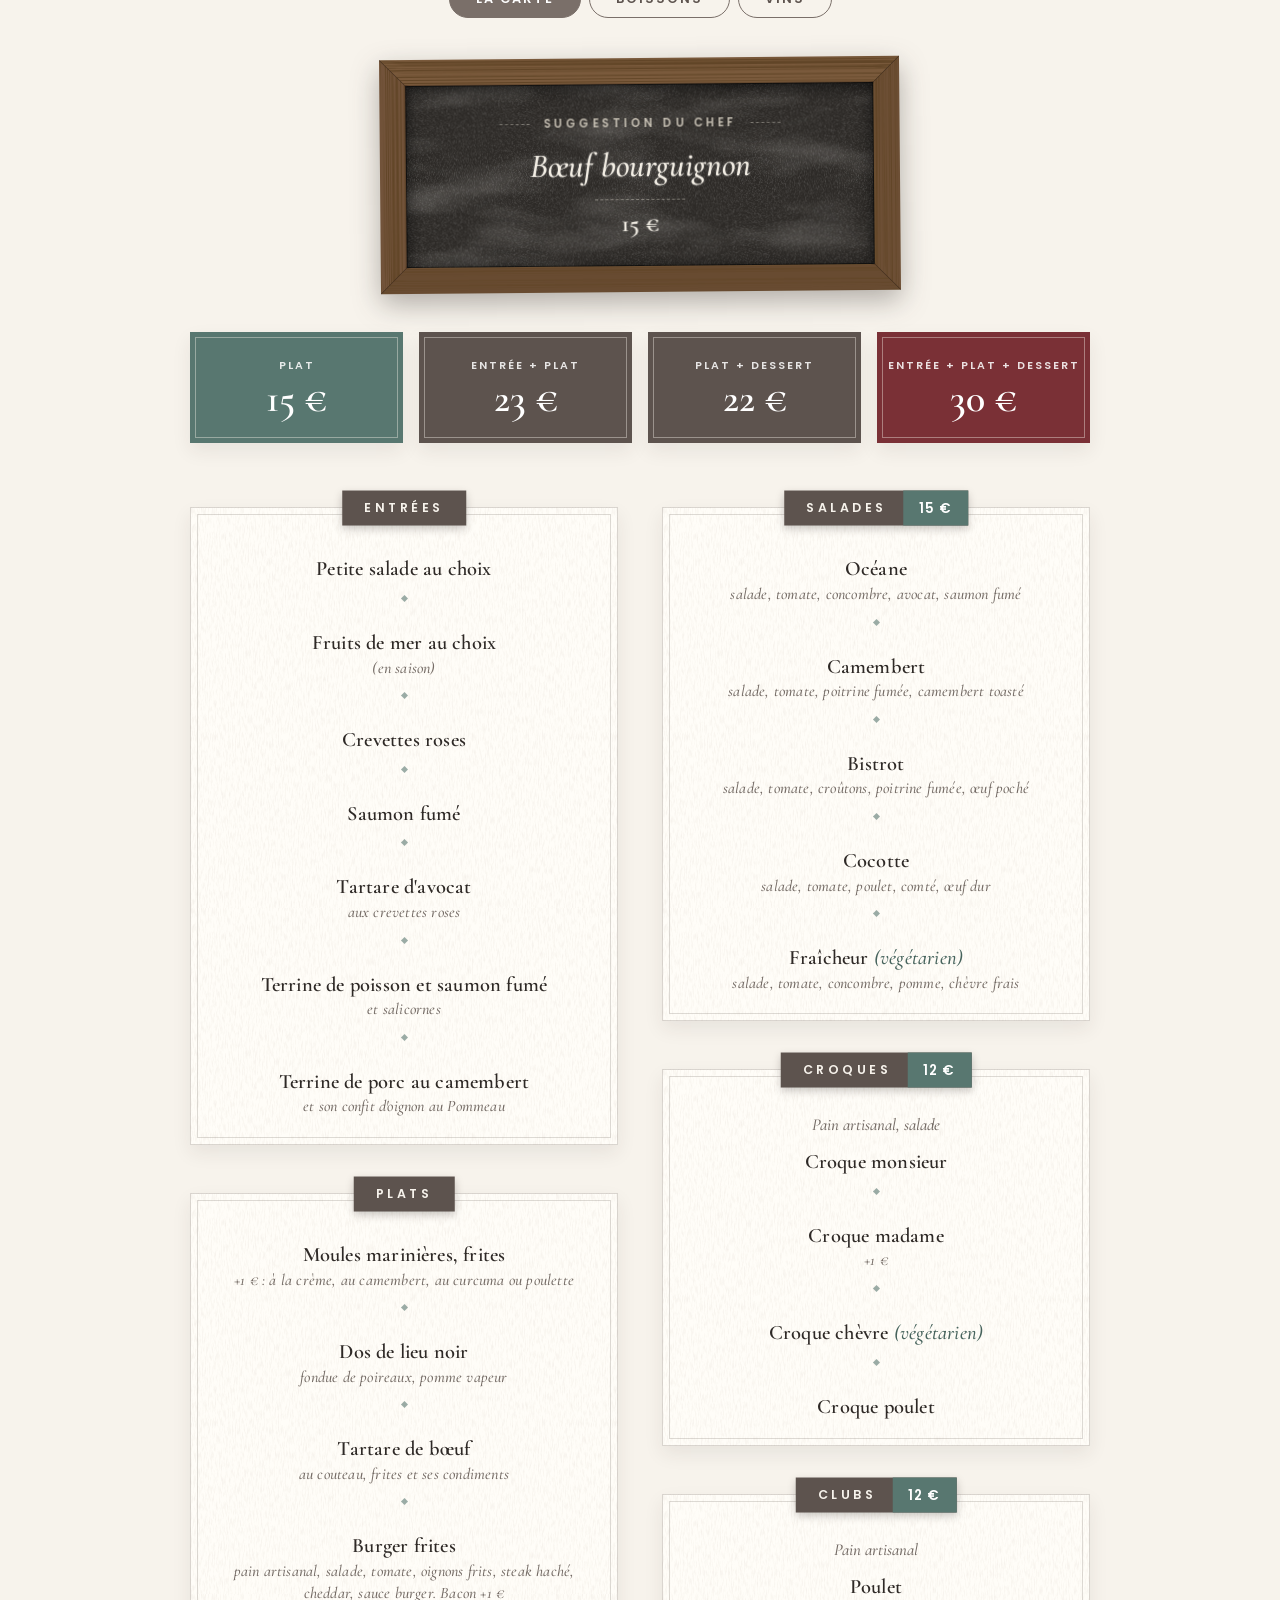
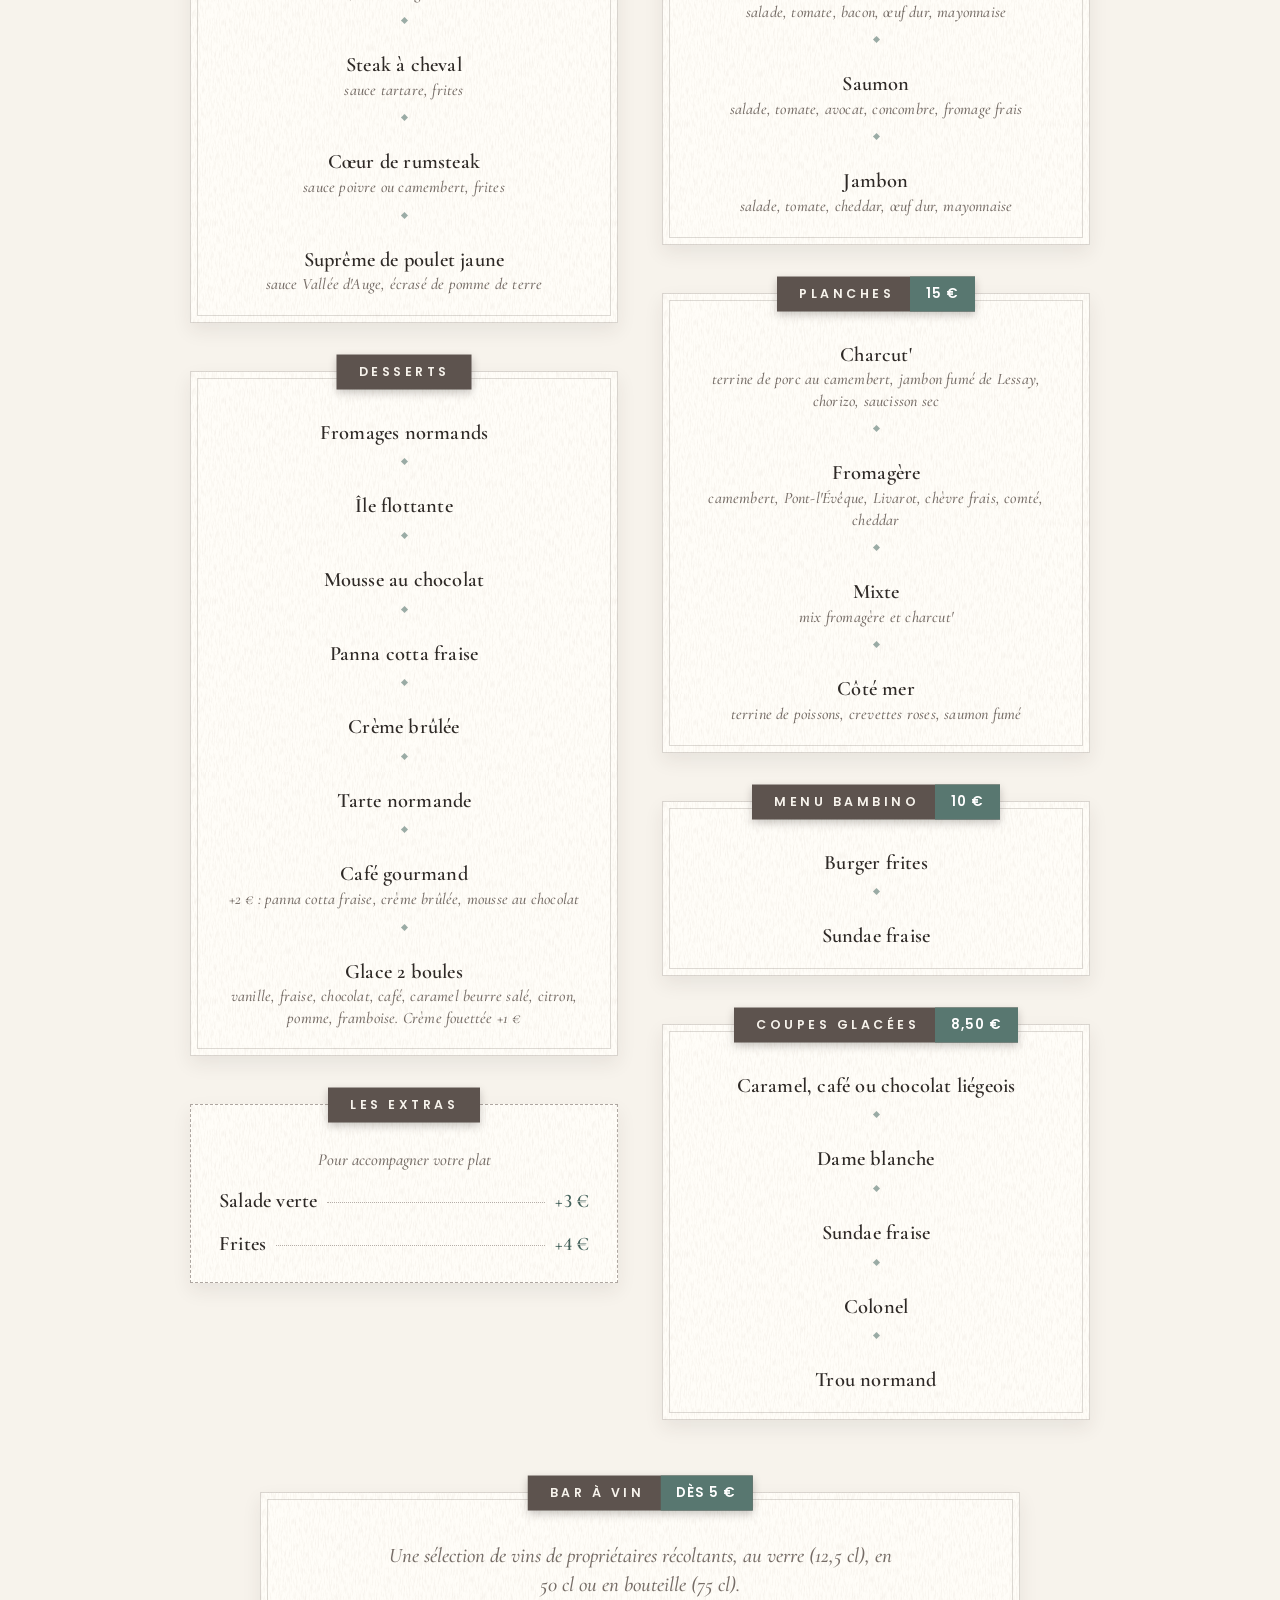
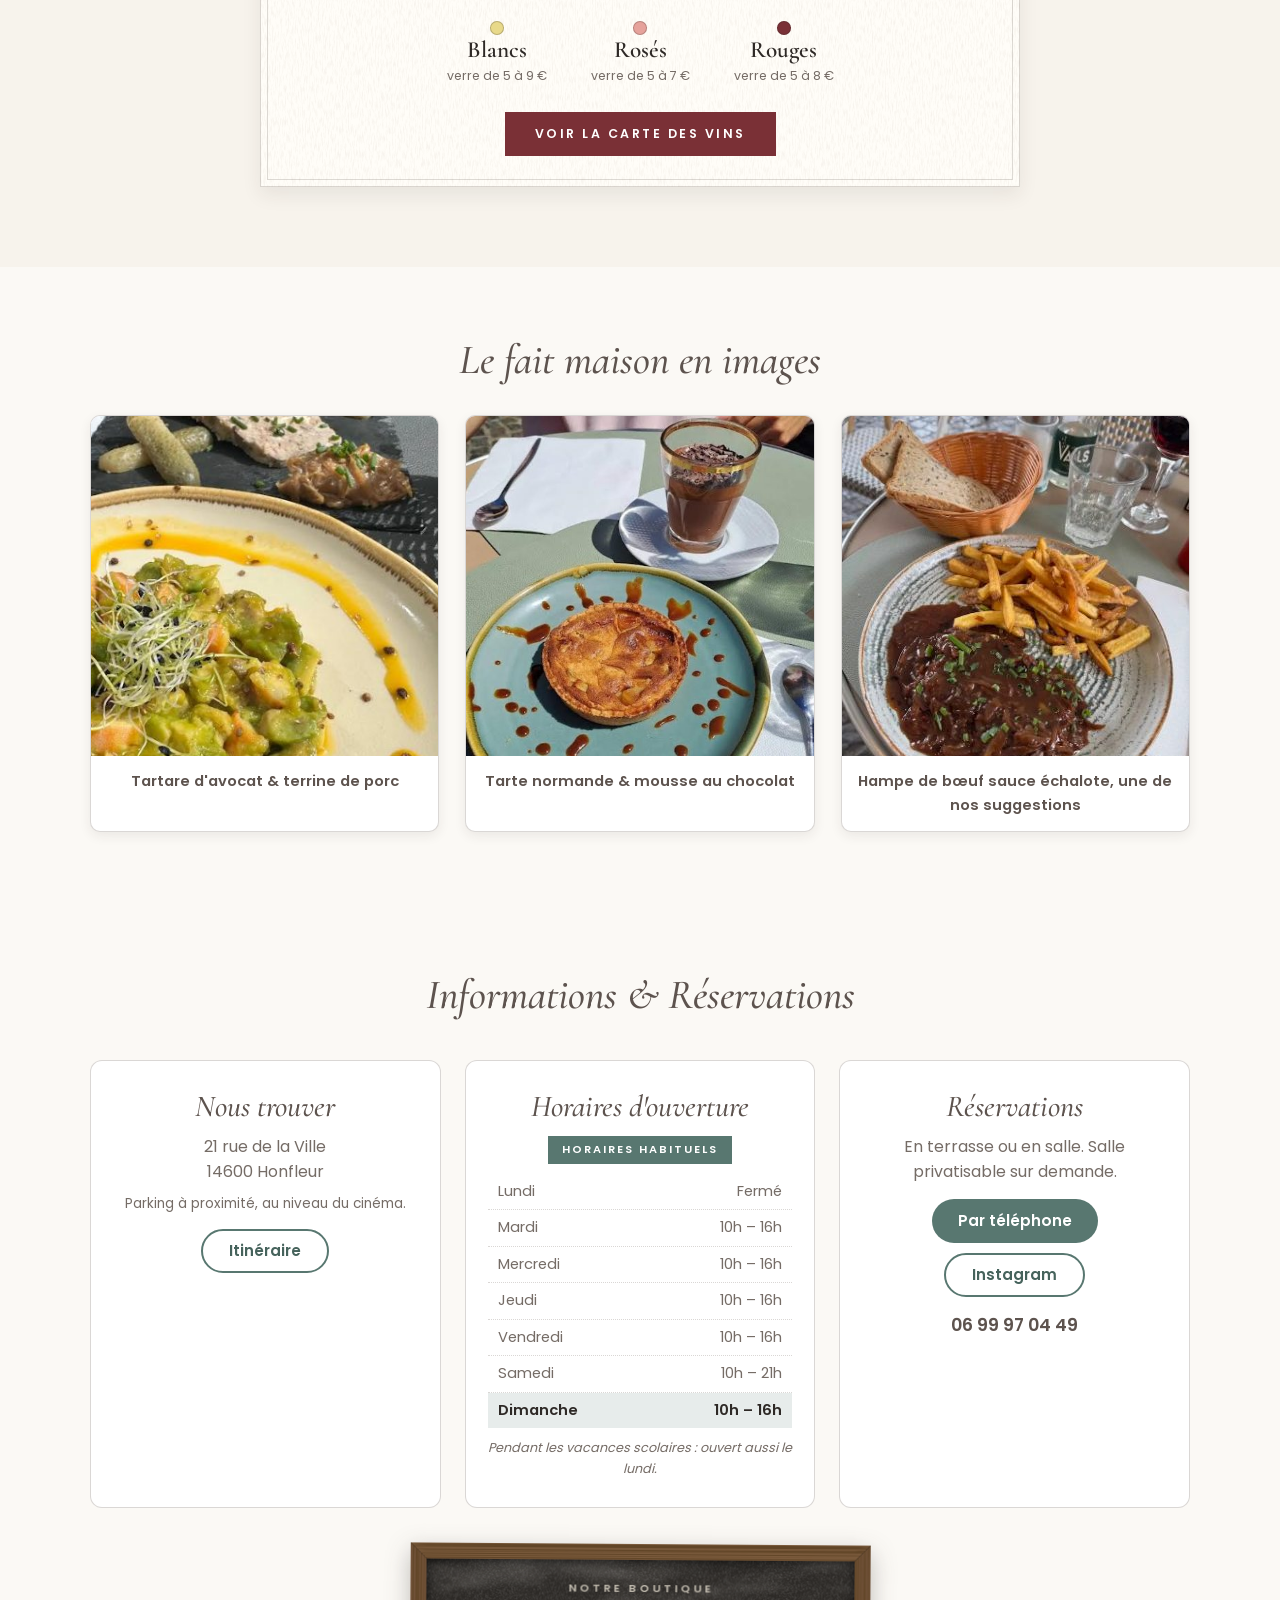
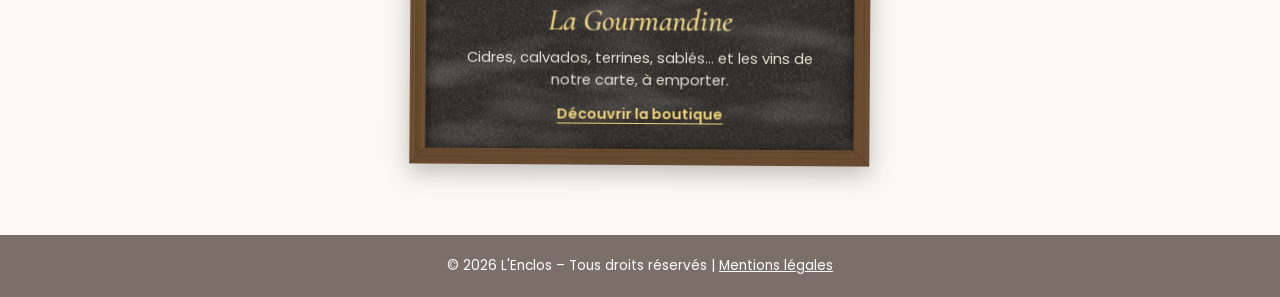
==== commit 456bba6b: "Suggestion du chef : bœuf bourguignon, 15 €" ====
--- a/index.html
+++ b/index.html
@@ -177,8 +177,8 @@
                 <!-- SUGGESTION DU CHEF : à modifier ici (texte et prix) -->
                 <div class="suggestion-card">
                     <p class="suggestion-label" data-en="Chef's suggestion" data-nl="Suggestie van de chef">Suggestion du chef</p>
-                    <p class="suggestion-dish" data-en="Seared scallops, savoury flan and diced vegetables" data-nl="Gebakken sint-jakobsschelpen, hartige flan en groentebrunoise">Saint-Jacques snackées, flan et brunoise de légumes</p>
-                    <p class="suggestion-price">20&nbsp;€</p>
+                    <p class="suggestion-dish" data-en="Beef bourguignon" data-nl="Boeuf bourguignon">Bœuf bourguignon</p>
+                    <p class="suggestion-price">15&nbsp;€</p>
                 </div>
 
                 <!-- FORMULES -->
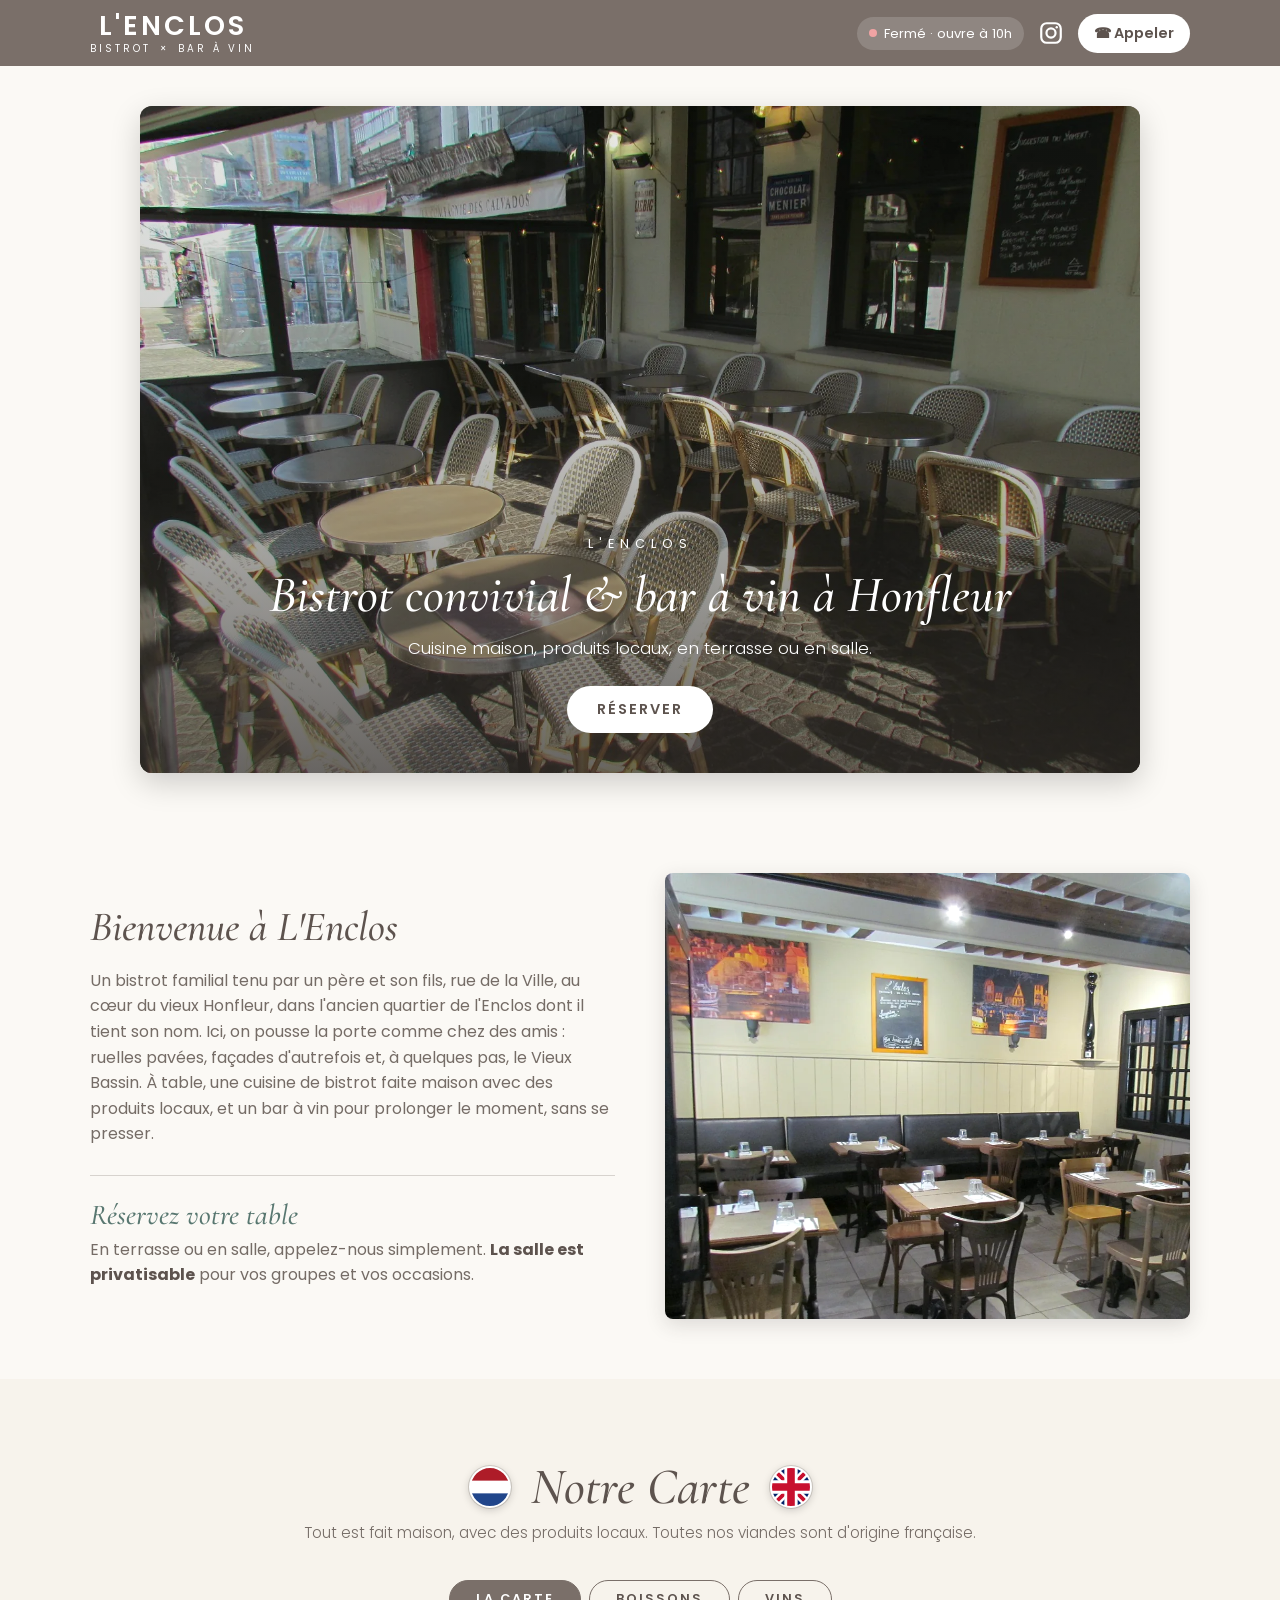
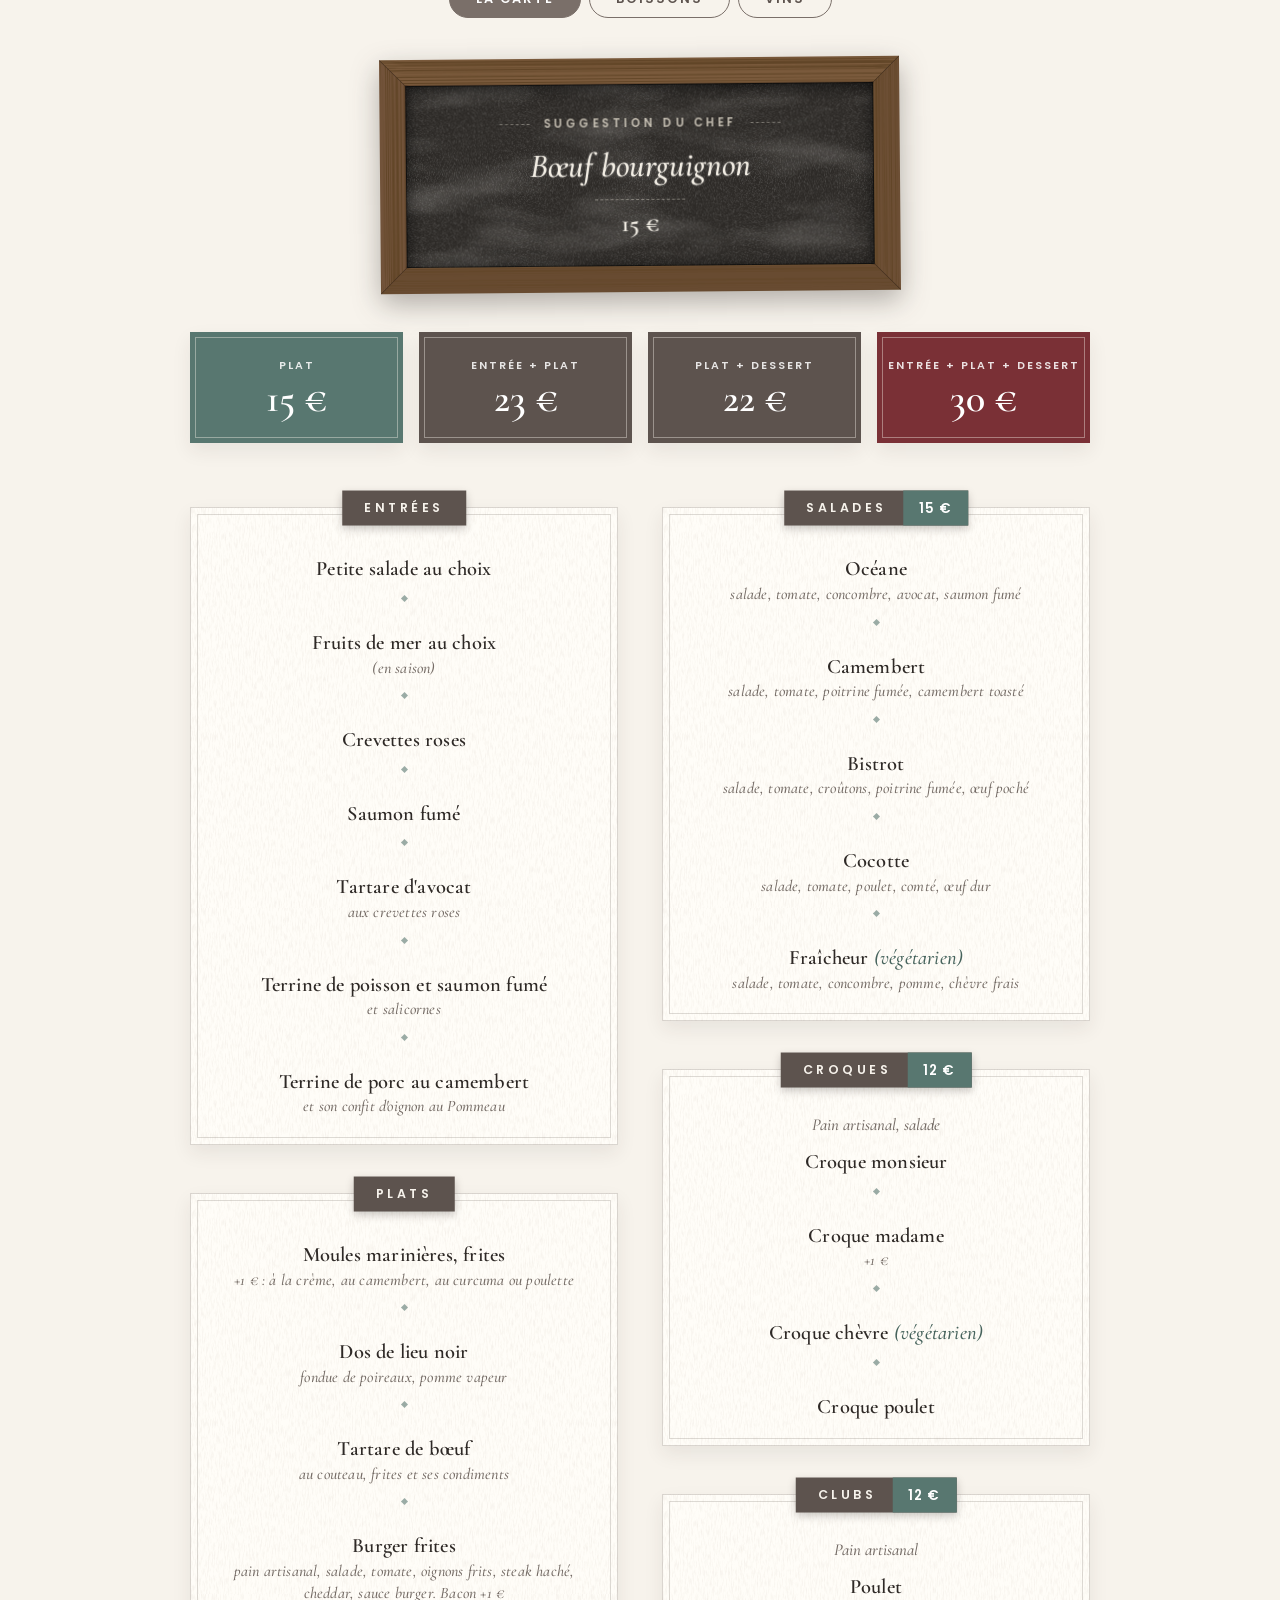
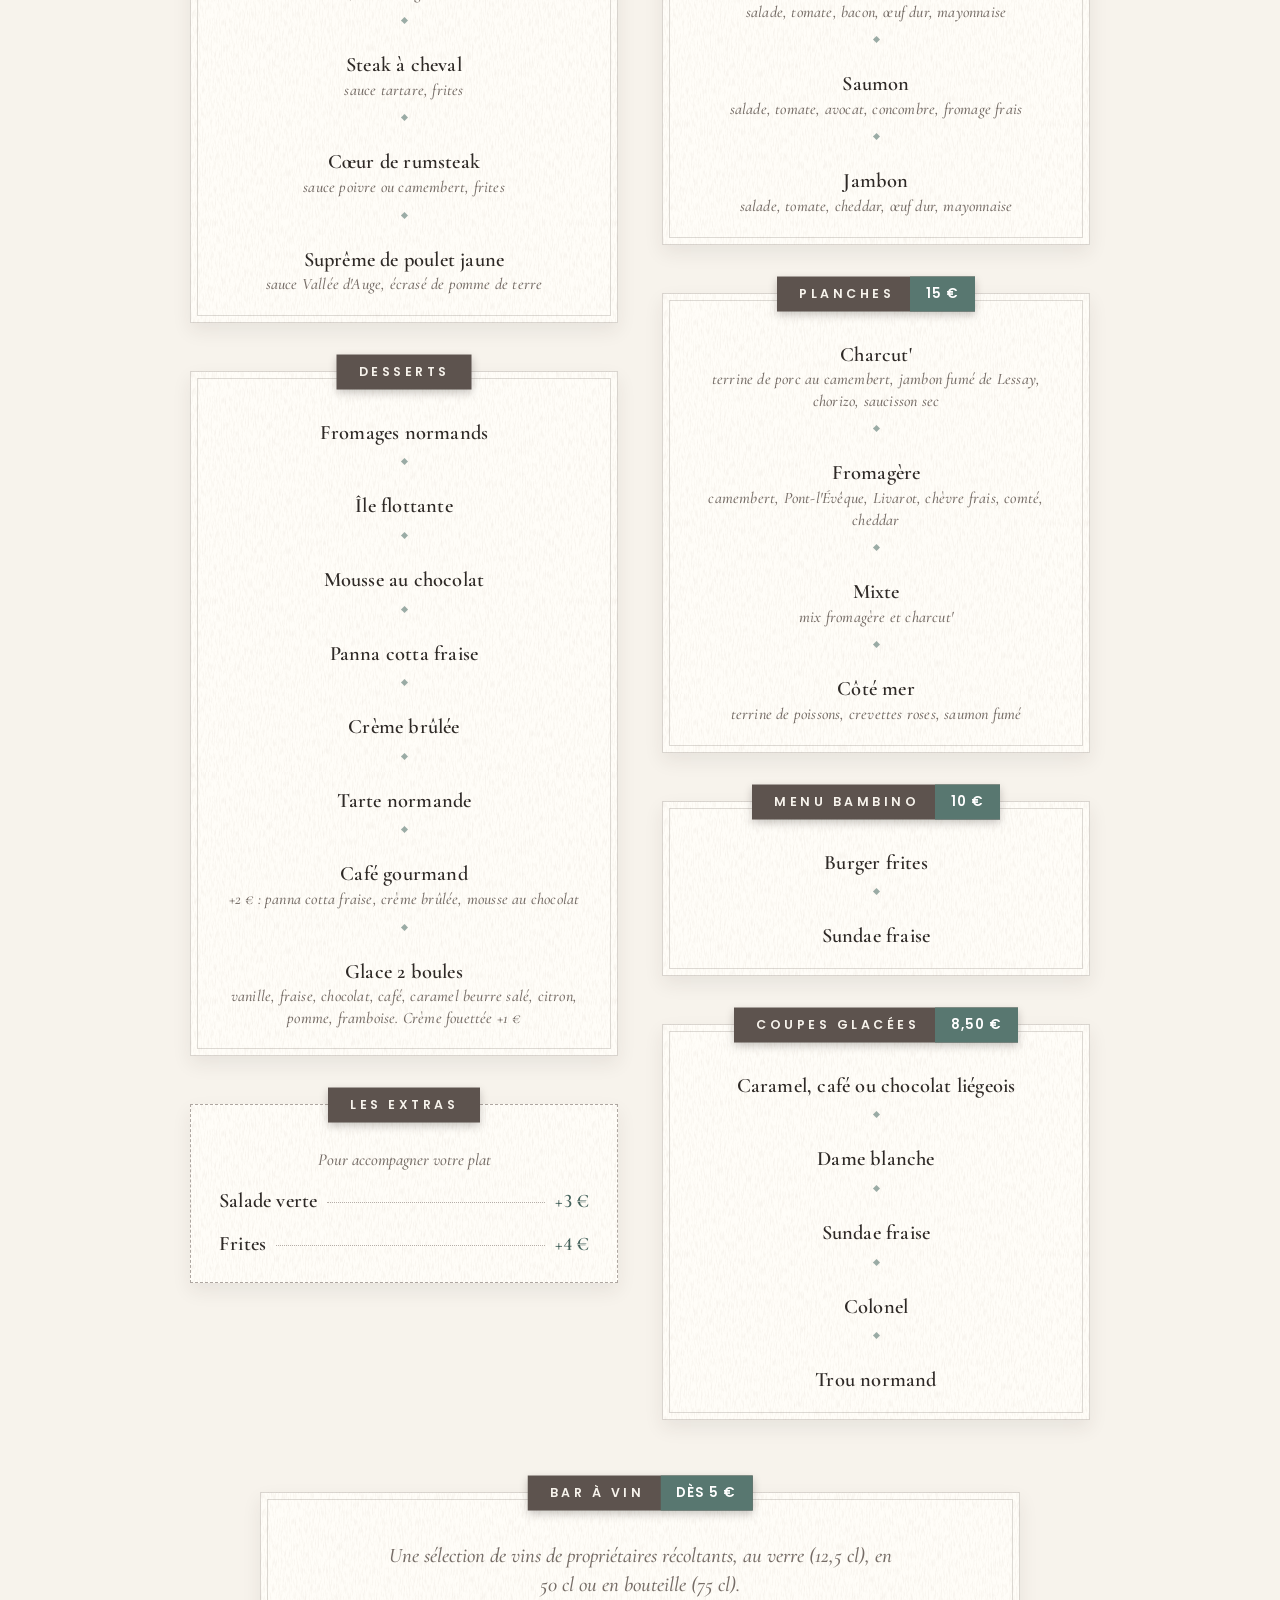
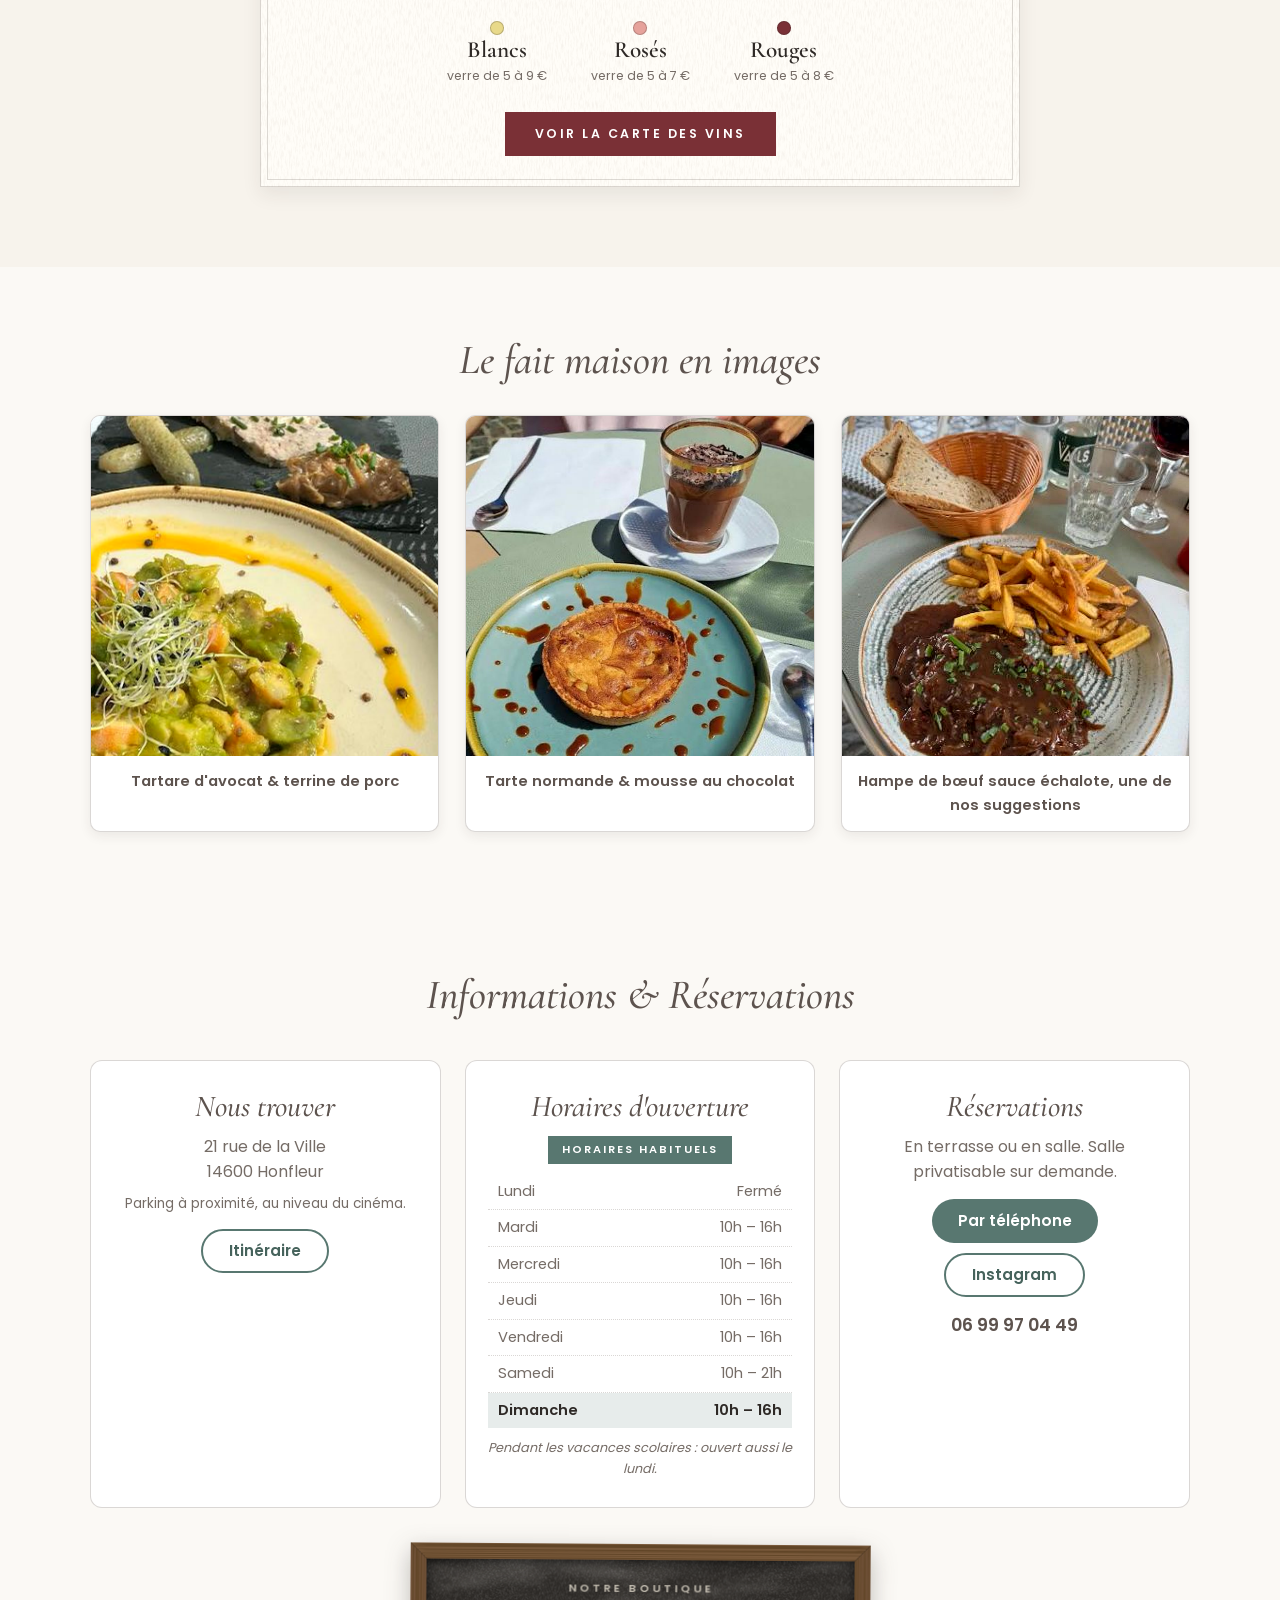
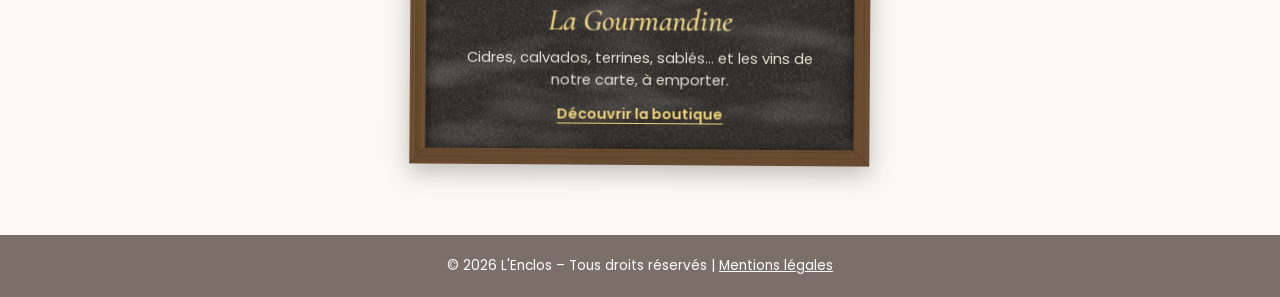
==== commit 4ccdccf8: "Photos des plats retouchées (netteté, couleurs, définition doublée)" ====
--- a/index.html
+++ b/index.html
@@ -491,15 +491,15 @@
         <h2 data-en="Homemade, in pictures" data-nl="Huisgemaakt, in beeld">Le fait maison en images</h2>
         <div class="gallery-grid">
             <div class="gallery-card">
-                <img src="images/tartare-avocat.jpg" alt="Tartare d'avocat et terrine de porc sur ardoise" width="369" height="495" loading="lazy" decoding="async">
+                <img src="images/tartare-avocat.jpg" alt="Tartare d'avocat et terrine de porc sur ardoise" width="738" height="990" loading="lazy" decoding="async">
                 <p data-en="Avocado tartare &amp; pork terrine" data-nl="Avocadotartaar &amp; varkensterrine">Tartare d'avocat &amp; terrine de porc</p>
             </div>
             <div class="gallery-card">
-                <img src="images/tarte-mousse.jpg" alt="Tarte normande au caramel et mousse au chocolat" width="565" height="490" loading="lazy" decoding="async">
+                <img src="images/tarte-mousse.jpg" alt="Tarte normande au caramel et mousse au chocolat" width="1130" height="980" loading="lazy" decoding="async">
                 <p data-en="Norman tart &amp; chocolate mousse" data-nl="Normandische taart &amp; chocolademousse">Tarte normande &amp; mousse au chocolat</p>
             </div>
             <div class="gallery-card">
-                <img src="images/hampe-echalote.jpg" alt="Hampe de bœuf sauce échalote et frites" width="347" height="462" loading="lazy" decoding="async">
+                <img src="images/hampe-echalote.jpg" alt="Hampe de bœuf sauce échalote et frites" width="694" height="924" loading="lazy" decoding="async">
                 <p data-en="Beef skirt, shallot sauce &mdash; one of our suggestions" data-nl="Runderhanger met sjalotsaus &mdash; een van onze suggesties">Hampe de bœuf sauce échalote, une de nos suggestions</p>
             </div>
         </div>
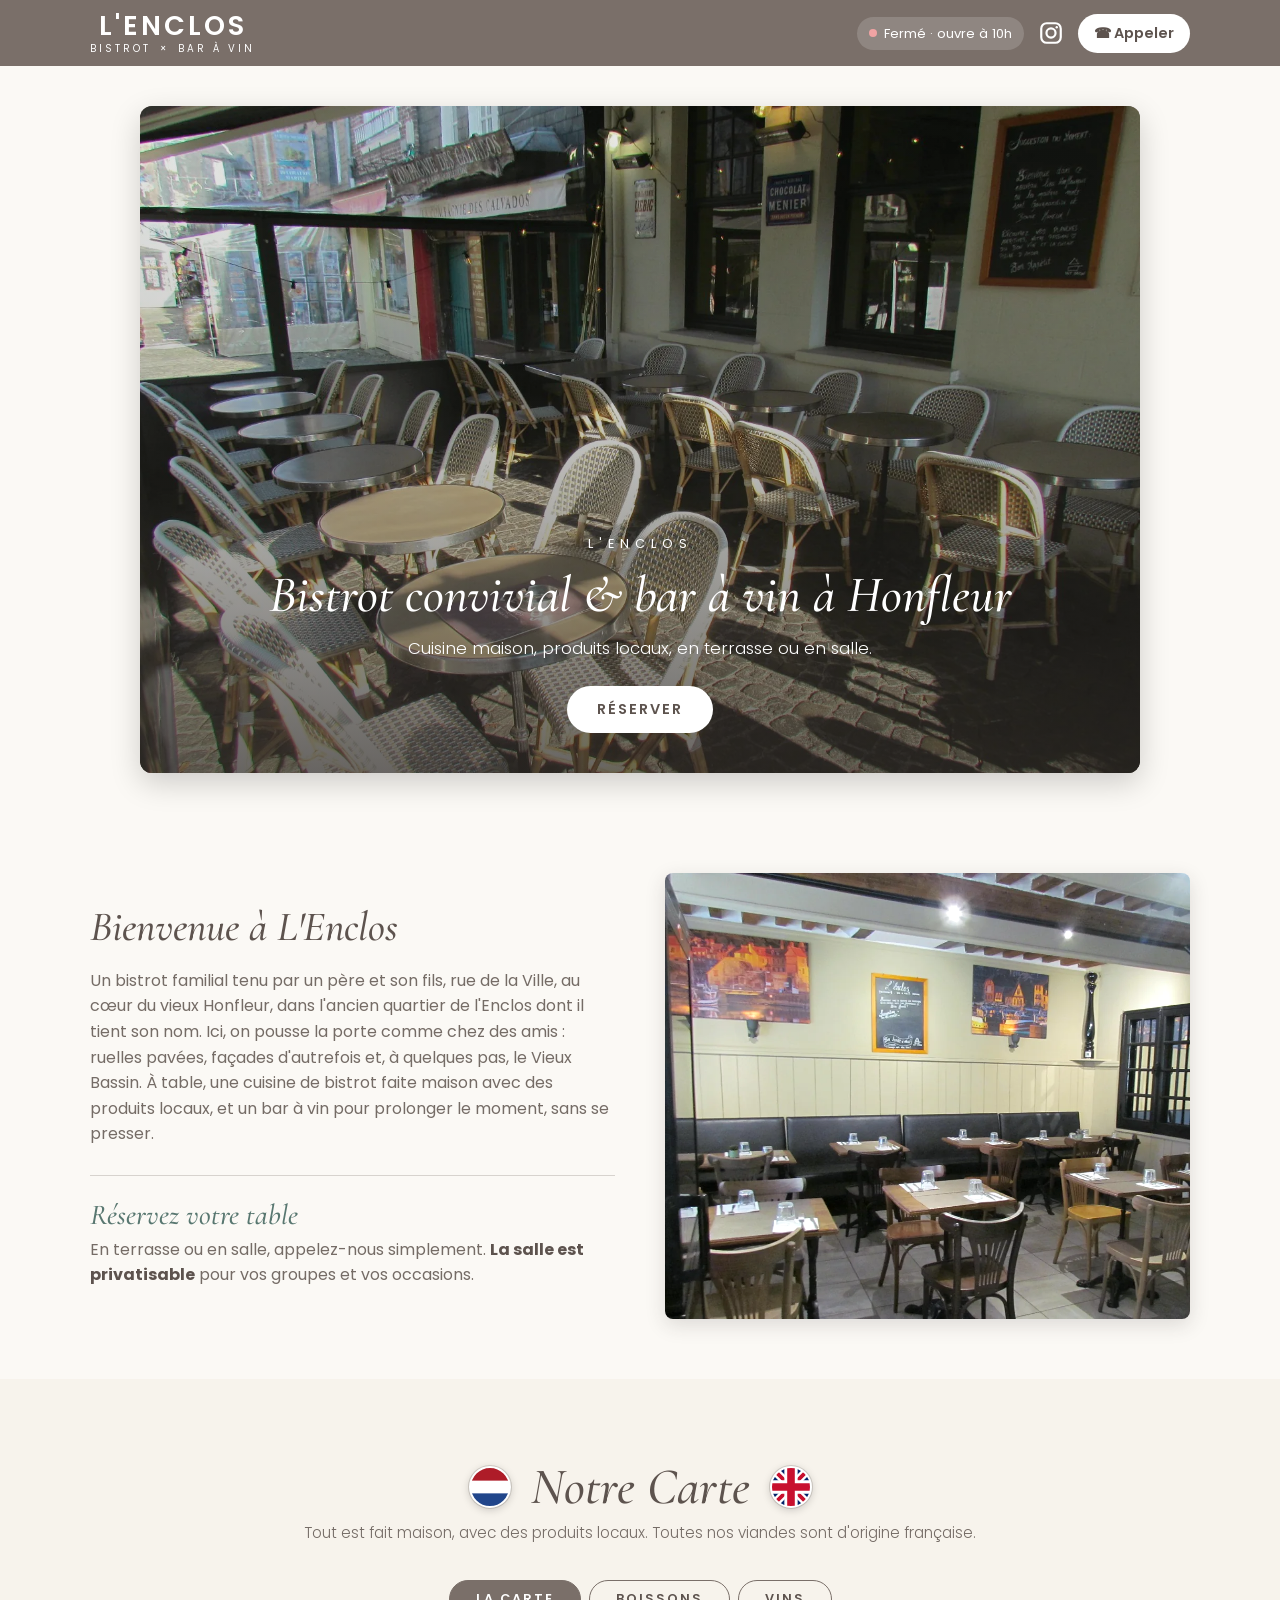
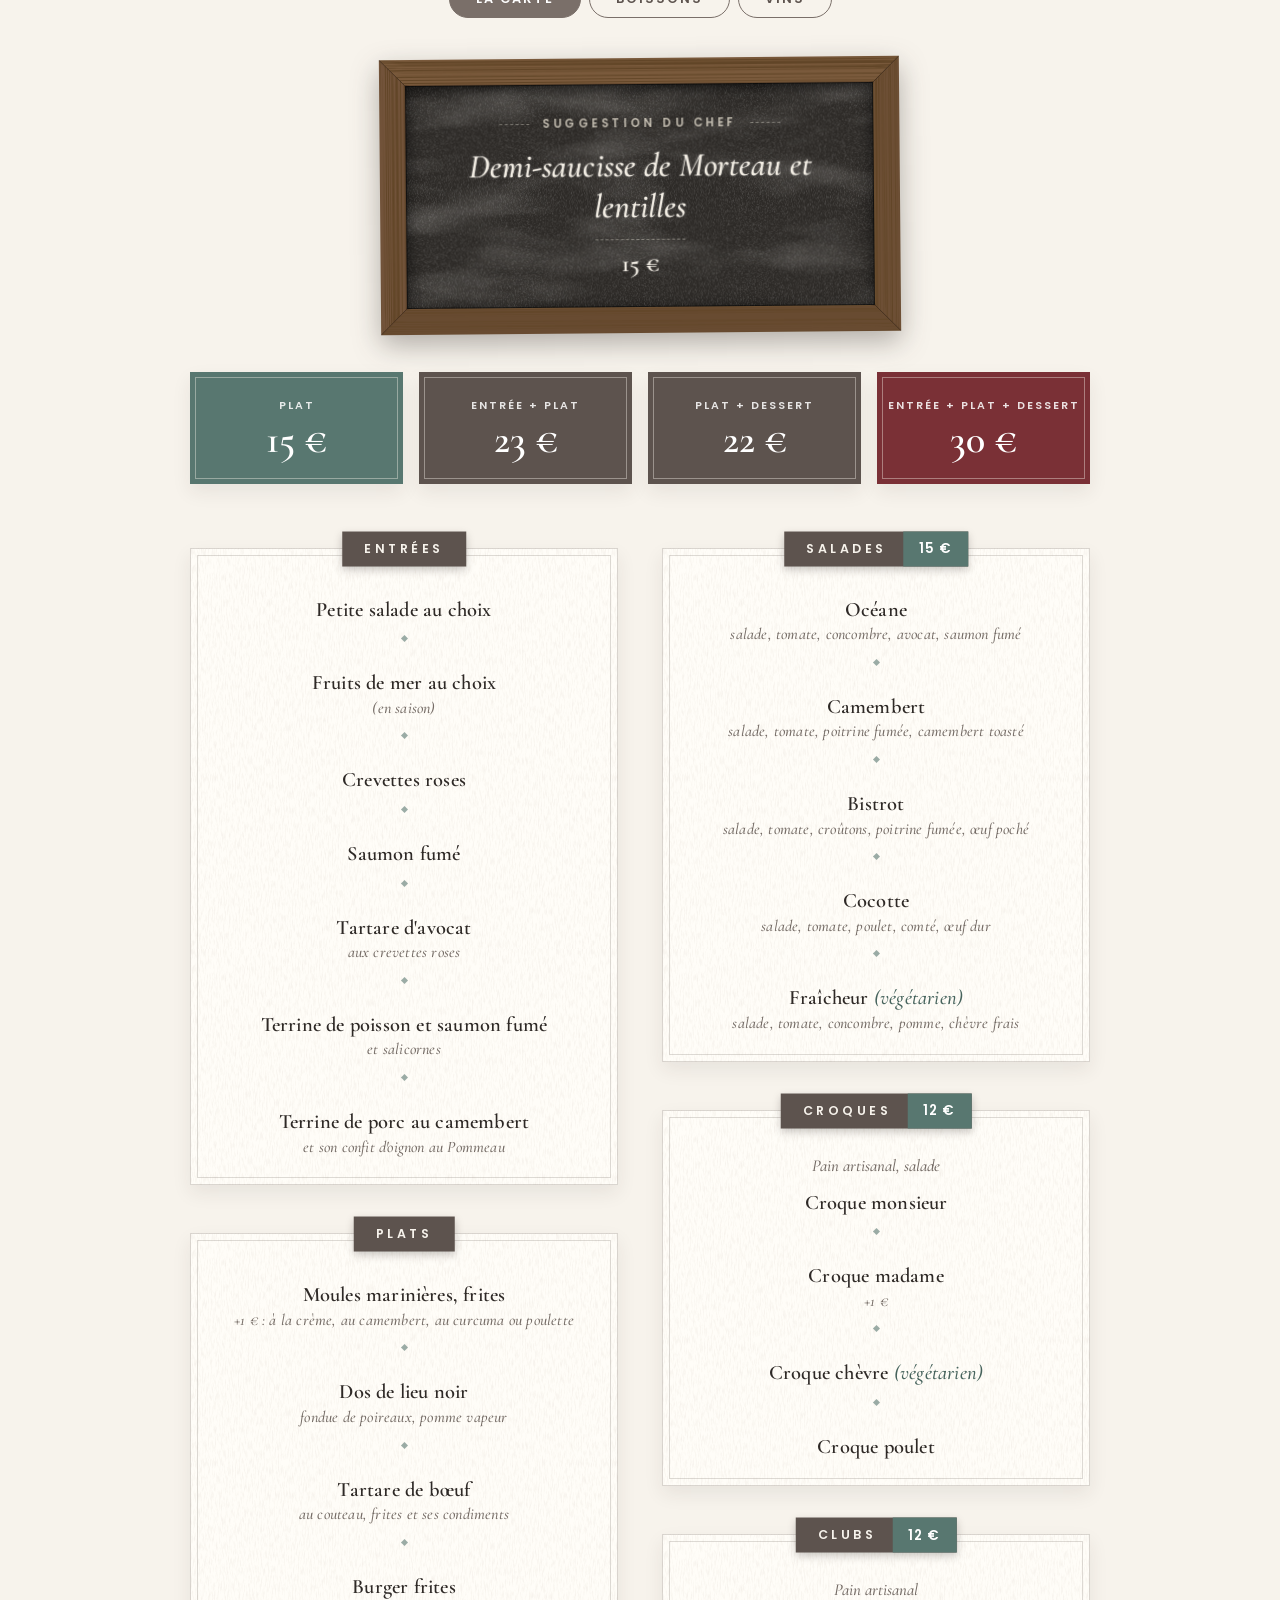
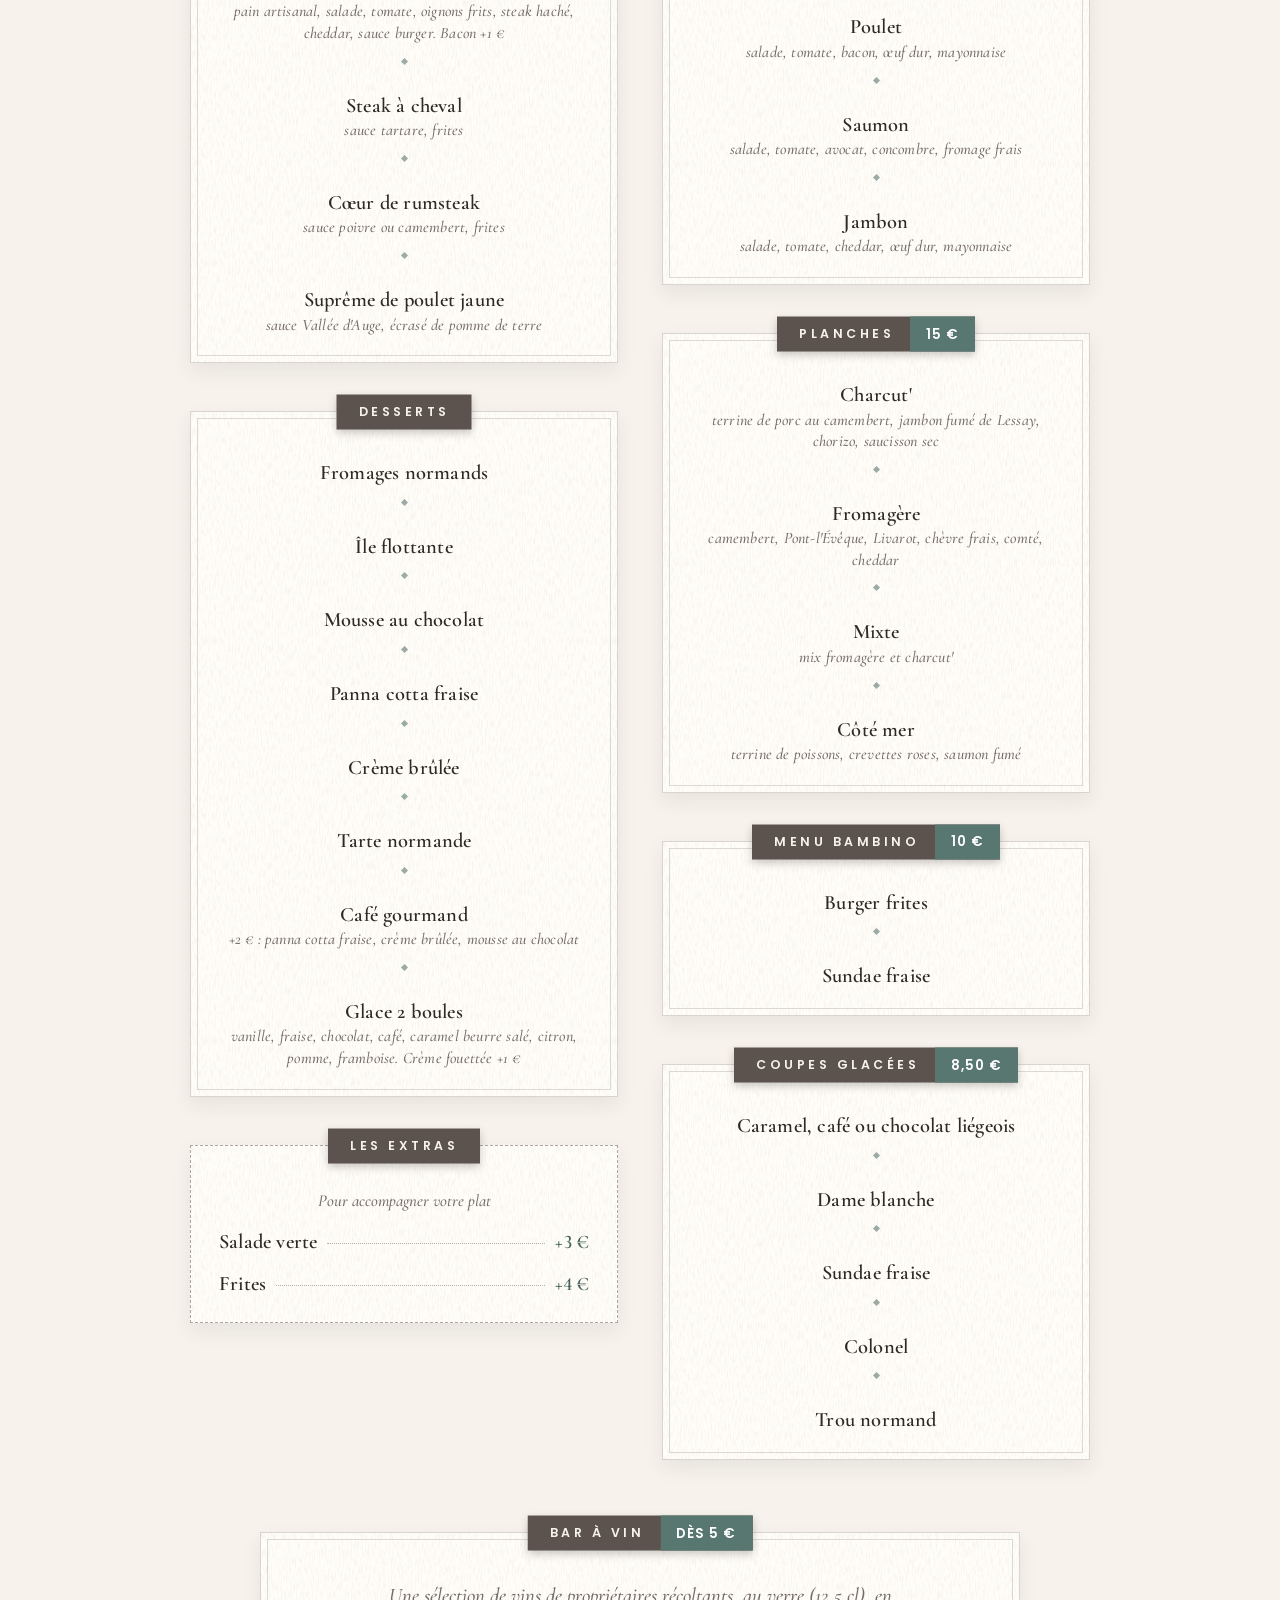
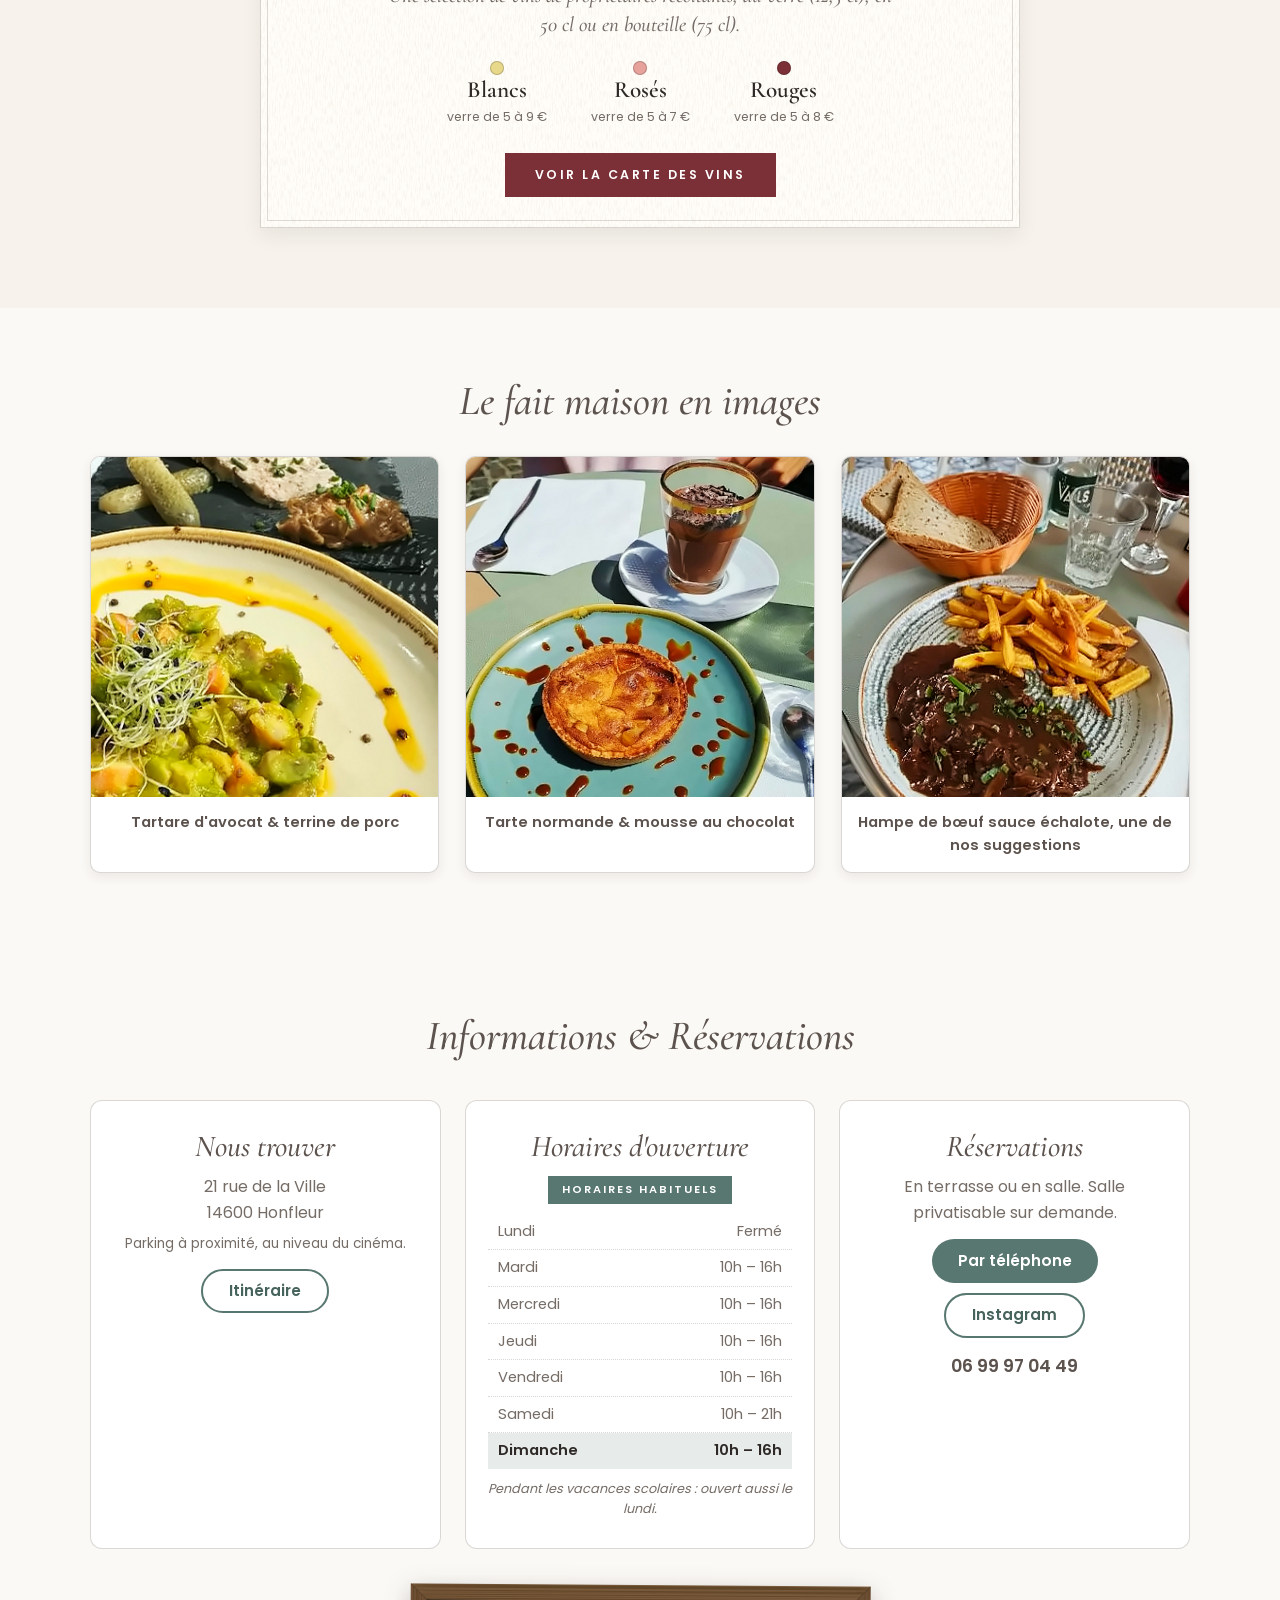
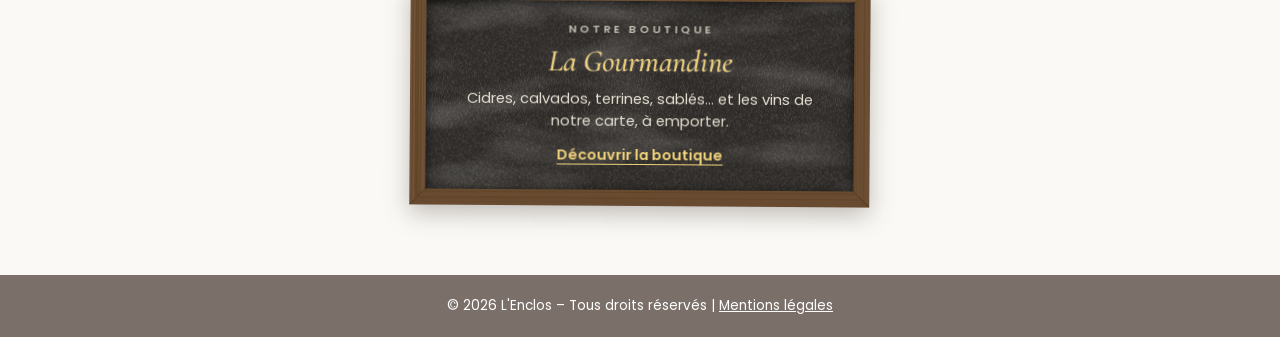
==== commit 7a3b08d0: "Suggestion du chef : demi-saucisse de Morteau et lentilles, 15 €" ====
--- a/index.html
+++ b/index.html
@@ -177,7 +177,7 @@
                 <!-- SUGGESTION DU CHEF : à modifier ici (texte et prix) -->
                 <div class="suggestion-card">
                     <p class="suggestion-label" data-en="Chef's suggestion" data-nl="Suggestie van de chef">Suggestion du chef</p>
-                    <p class="suggestion-dish" data-en="Beef bourguignon" data-nl="Boeuf bourguignon">Bœuf bourguignon</p>
+                    <p class="suggestion-dish" data-en="Half Morteau sausage with lentils" data-nl="Halve Morteau-worst met linzen">Demi-saucisse de Morteau et lentilles</p>
                     <p class="suggestion-price">15&nbsp;€</p>
                 </div>
 
